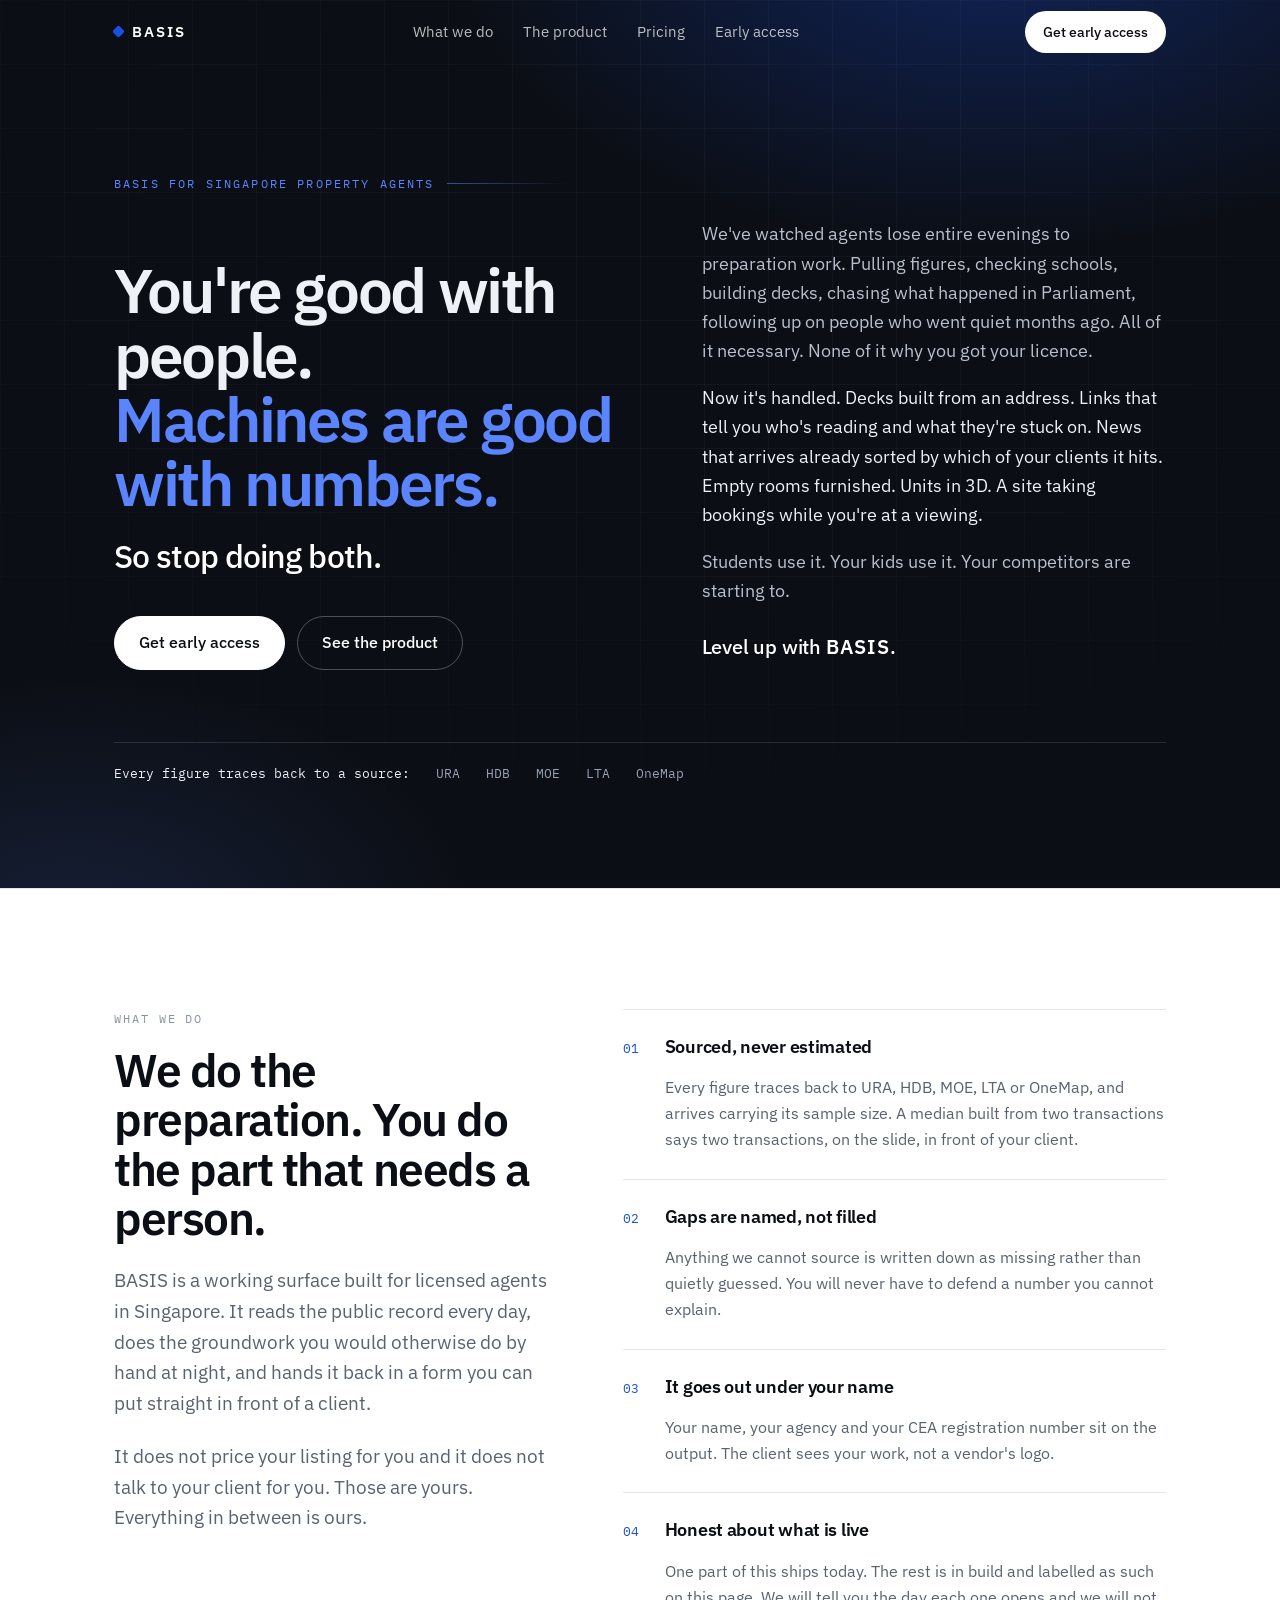
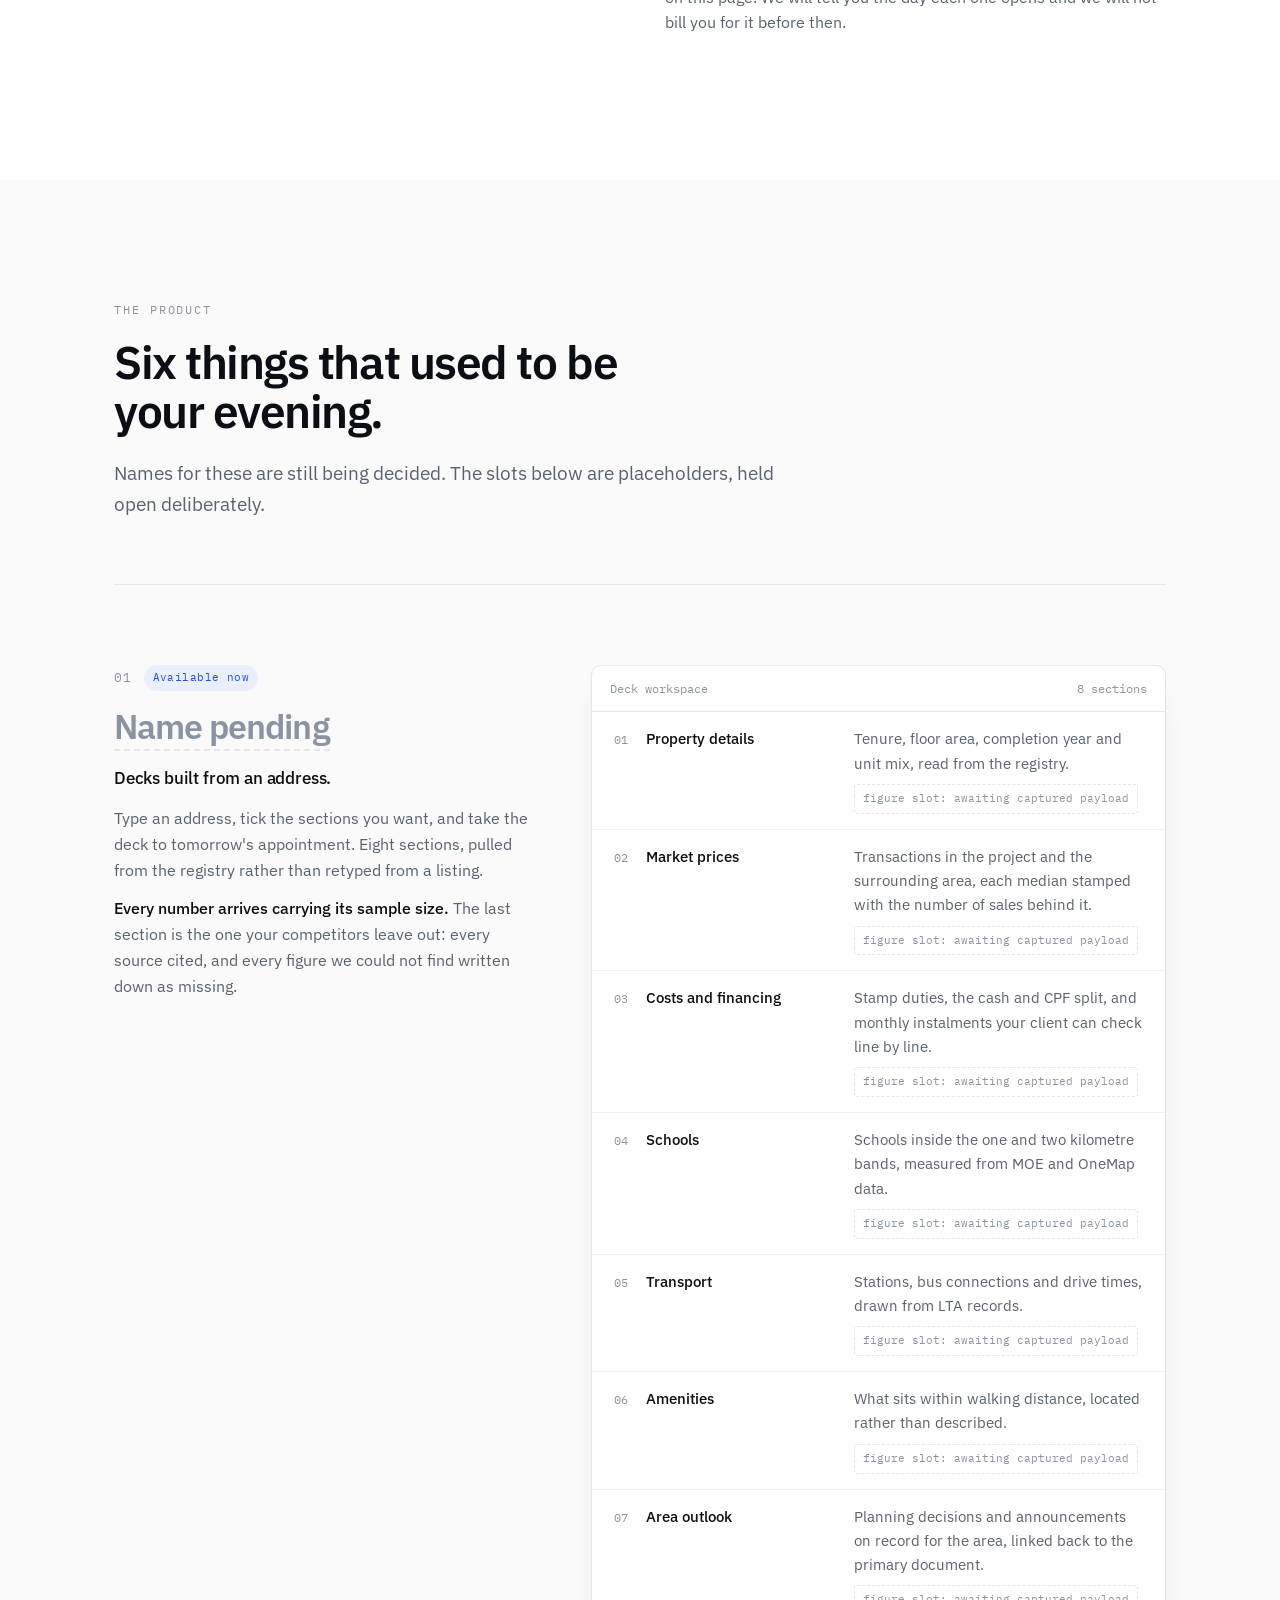
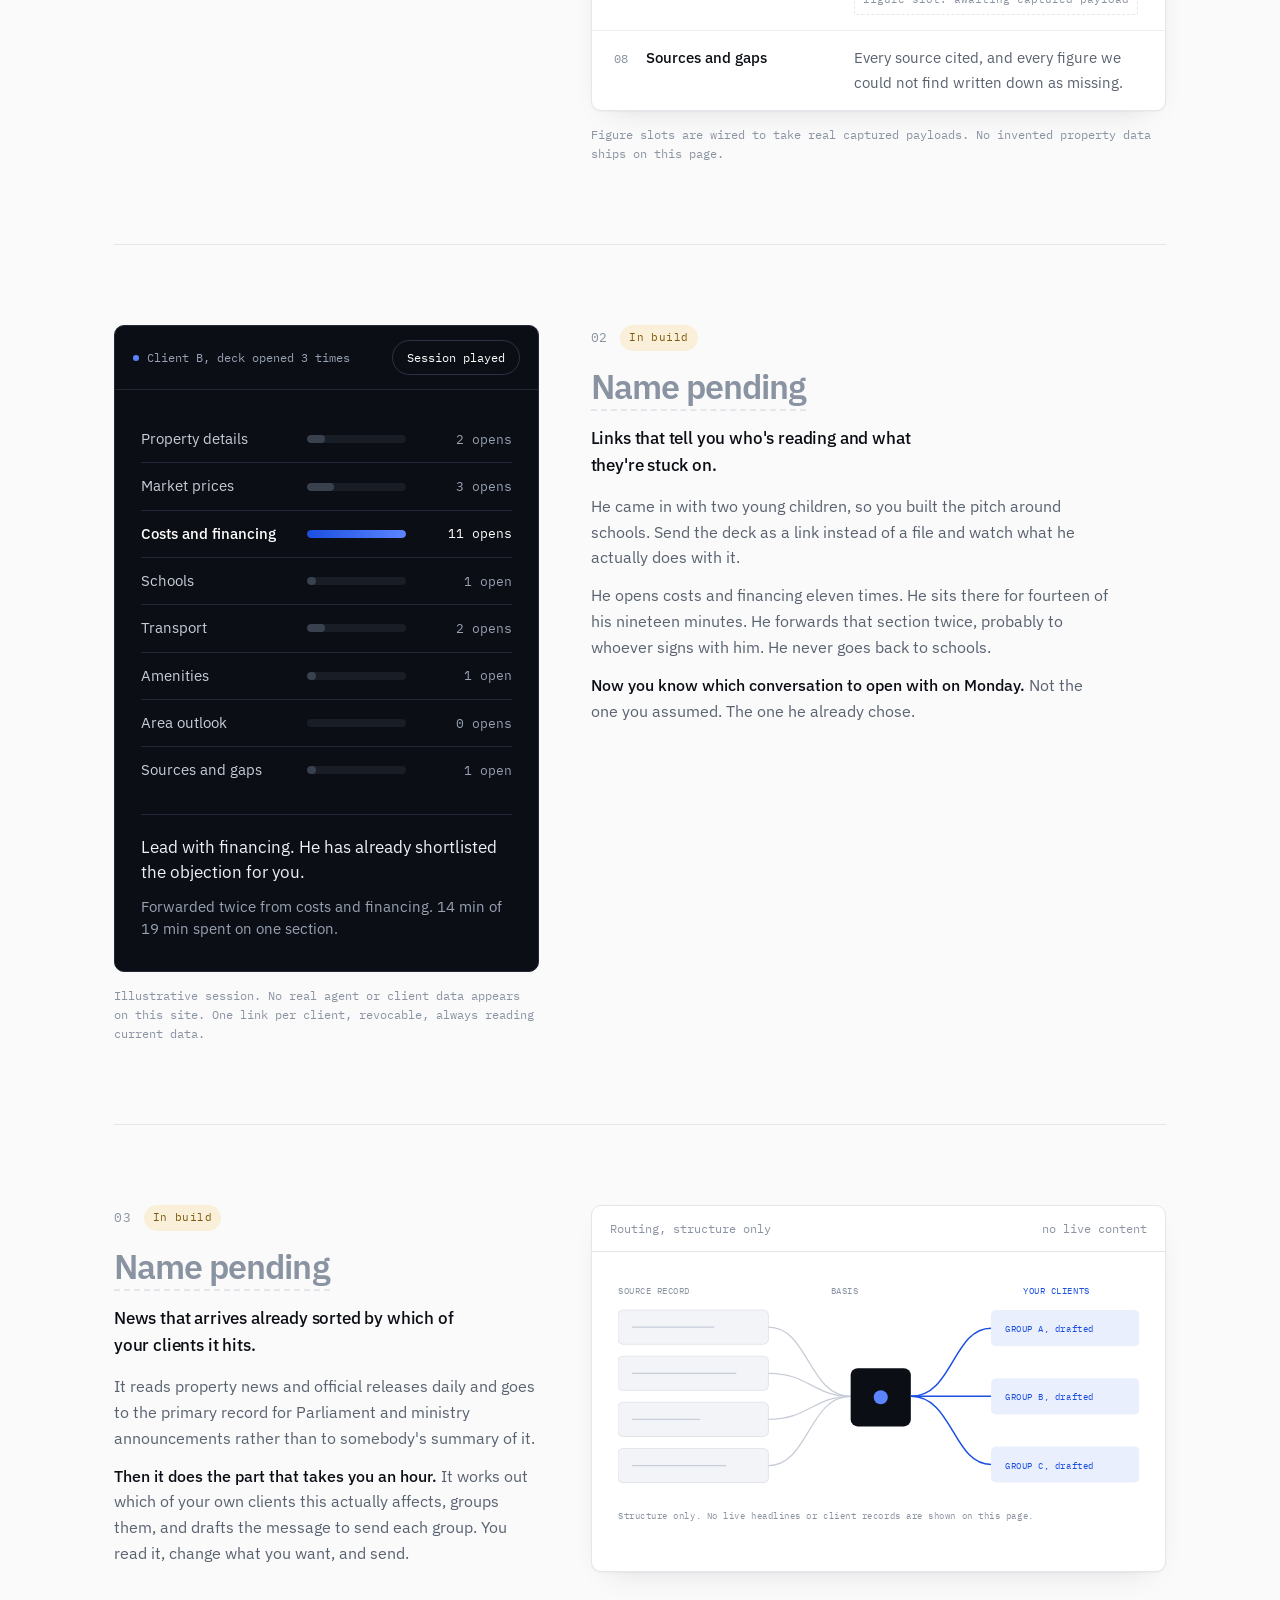
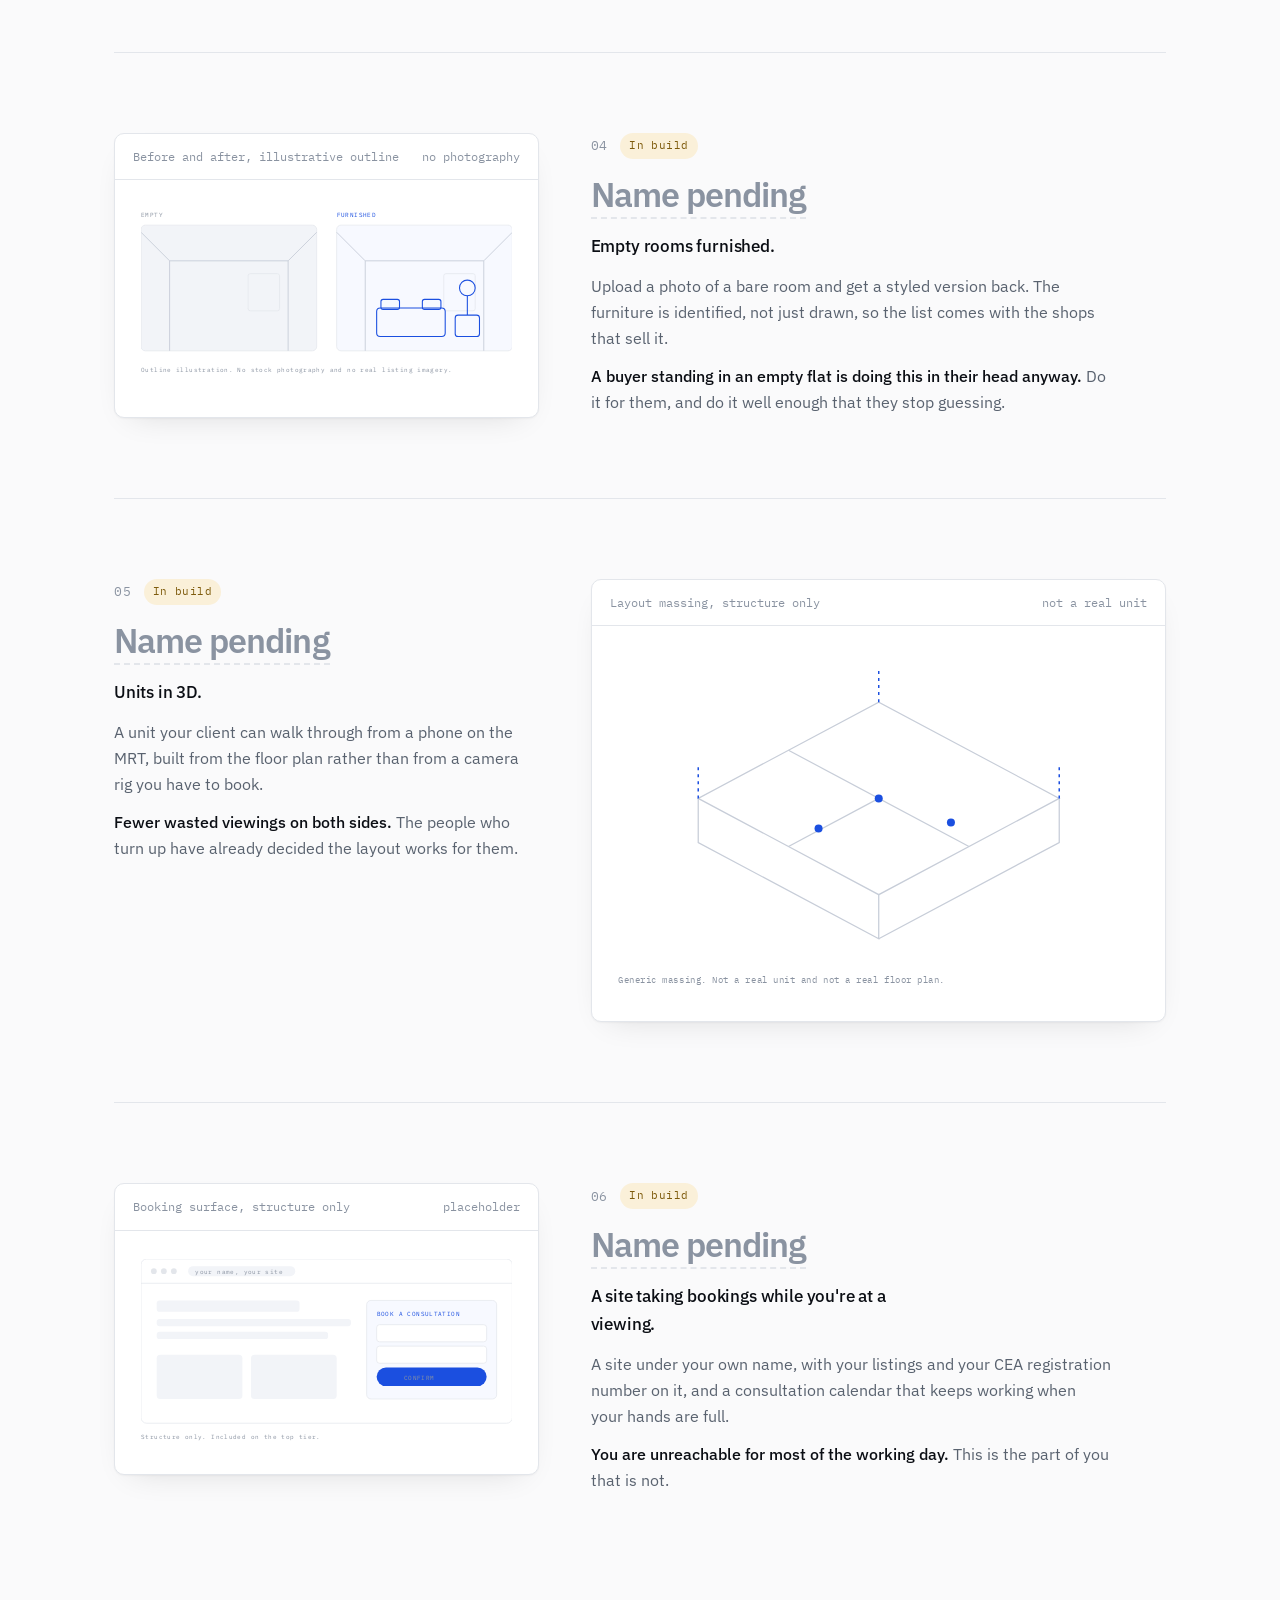
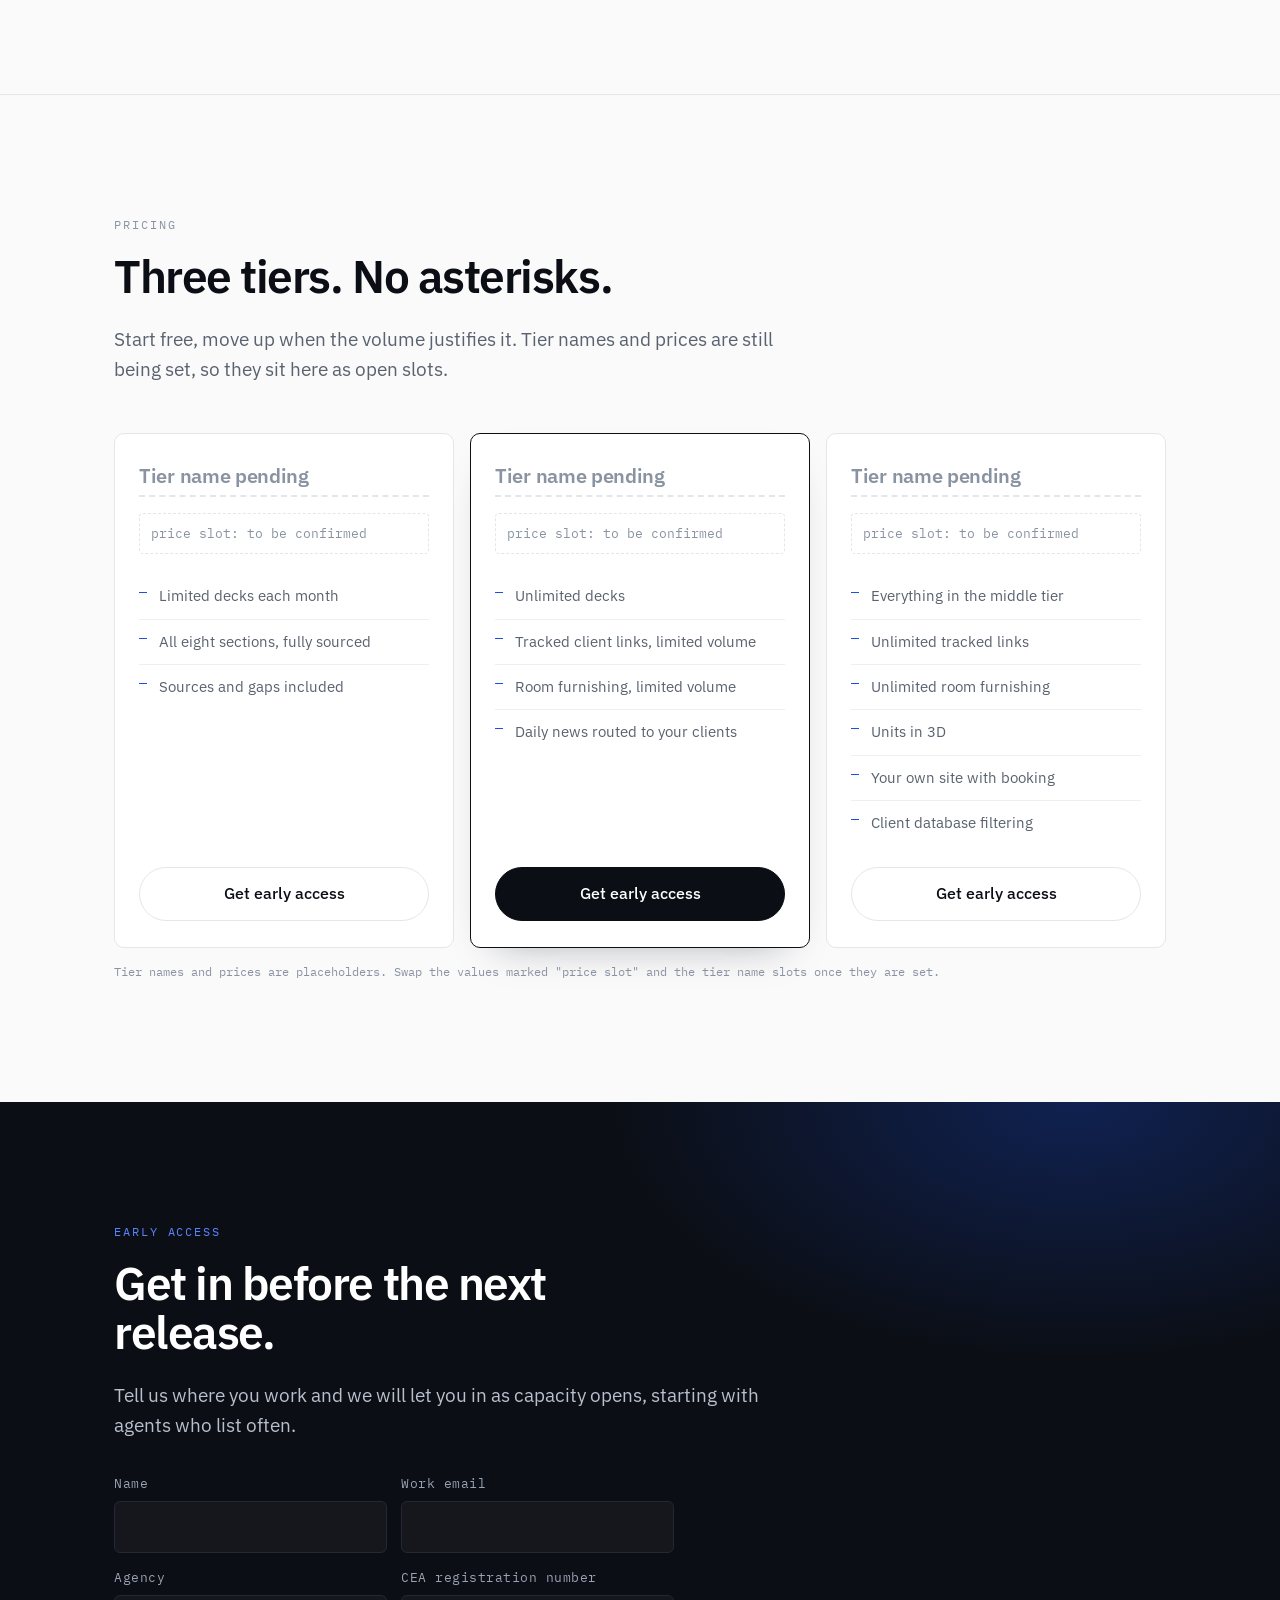
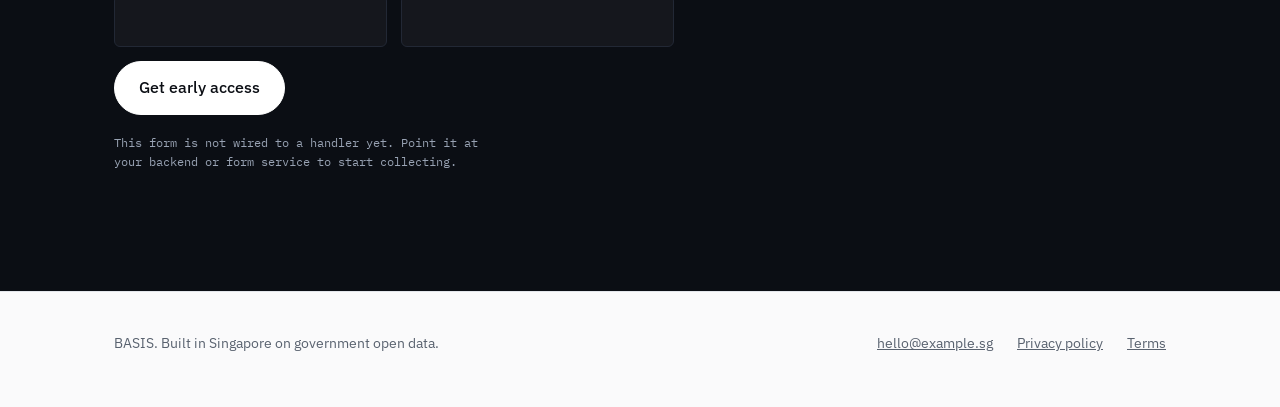
==== index.html @ dba2723b "Rebuild marketing site as BASIS Rename the site to BASIS and drop the feature-length page title, whi" ====
<!DOCTYPE html>
<html lang="en-SG">
<head>
<meta charset="utf-8">
<meta name="viewport" content="width=device-width, initial-scale=1">
<title>BASIS</title>
<meta name="description" content="BASIS handles the preparation work behind property agency in Singapore. Decks built from an address, links that show you what a client reads, news sorted by who it hits.">
<meta property="og:title" content="BASIS">
<meta property="og:description" content="You're good with people. Machines are good with numbers. So stop doing both.">
<meta property="og:type" content="website">
<link rel="preconnect" href="https://fonts.googleapis.com">
<link rel="preconnect" href="https://fonts.gstatic.com" crossorigin>
<link href="https://fonts.googleapis.com/css2?family=IBM+Plex+Mono:wght@400;500&family=IBM+Plex+Sans:wght@400;450;500;600&display=swap" rel="stylesheet">
<style>
:root{
  --paper:#FAFAFB;
  --card:#FFFFFF;
  --ink:#0B0E14;
  --ink-soft:#59626F;
  --ink-faint:#8A93A1;
  --rule:#E3E6EB;
  --rule-soft:#EDEFF3;
  --blue:#1B4FE0;
  --blue-lit:#5B84FF;
  --blue-soft:#EAEFFD;
  --dark:#0B0E14;
  --dark-2:#12161F;
  --dark-rule:#222835;
  --dark-text:#98A2B3;
  --amber:#7E5B0C;
  --amber-soft:#FAF0D9;
  --sans:"IBM Plex Sans",-apple-system,BlinkMacSystemFont,"Segoe UI",sans-serif;
  --mono:"IBM Plex Mono",ui-monospace,"SF Mono",Menlo,monospace;
  --gut:clamp(20px,5vw,64px);
  --wide:1180px;
  --nav-h:64px;
}

*{box-sizing:border-box;}
html{-webkit-text-size-adjust:100%;scroll-behavior:smooth;}
body{
  margin:0;
  background:var(--paper);
  color:var(--ink);
  font-family:var(--sans);
  font-size:17px;
  line-height:1.62;
  -webkit-font-smoothing:antialiased;
  text-rendering:optimizeLegibility;
}
img,svg{max-width:100%;}
a{color:inherit;}
:focus-visible{outline:2px solid var(--blue);outline-offset:3px;border-radius:2px;}
.num{font-family:var(--mono);font-variant-numeric:tabular-nums;font-feature-settings:"tnum" 1;}
.wrap{max-width:var(--wide);margin:0 auto;padding-left:var(--gut);padding-right:var(--gut);}
.sr{position:absolute;width:1px;height:1px;overflow:hidden;clip:rect(0 0 0 0);white-space:nowrap;}

/* ============ nav ============ */
.nav{
  position:fixed;top:0;left:0;right:0;z-index:60;
  height:var(--nav-h);
  transition:background .3s ease,border-color .3s ease,backdrop-filter .3s ease;
  border-bottom:1px solid transparent;
}
.nav-in{display:flex;align-items:center;justify-content:space-between;height:var(--nav-h);gap:20px;}
.mark{
  font-weight:600;letter-spacing:.14em;font-size:.9375rem;
  text-decoration:none;display:inline-flex;align-items:center;gap:9px;
}
.mark i{
  width:9px;height:9px;border-radius:2px;background:var(--blue);
  display:inline-block;transform:rotate(45deg);
}
.nav-links{display:none;gap:30px;font-size:.9375rem;}
.nav-links a{text-decoration:none;opacity:.72;transition:opacity .2s;}
.nav-links a:hover{opacity:1;}
.nav-cta{
  font-size:.875rem;font-weight:500;text-decoration:none;white-space:nowrap;
  padding:9px 17px;border-radius:100px;border:1px solid transparent;
  transition:background .25s,color .25s,border-color .25s;
}
@media(min-width:900px){.nav-links{display:flex;}}

/* nav over the dark banner */
.nav[data-mode="dark"]{color:#fff;}
.nav[data-mode="dark"] .nav-cta{background:#fff;color:var(--dark);}
.nav[data-mode="dark"] .nav-cta:hover{background:var(--blue-lit);color:#fff;}
.nav[data-mode="dark"].stuck{background:rgba(11,14,20,.82);backdrop-filter:saturate(150%) blur(12px);border-bottom-color:var(--dark-rule);}
/* nav over light page */
.nav[data-mode="light"]{
  color:var(--ink);
  background:rgba(250,250,251,.86);
  backdrop-filter:saturate(150%) blur(12px);
  border-bottom-color:var(--rule);
}
.nav[data-mode="light"] .nav-cta{background:var(--ink);color:#fff;}
.nav[data-mode="light"] .nav-cta:hover{background:var(--blue);}

/* ============ banner ============ */
.banner{
  position:relative;overflow:hidden;
  background:var(--dark);color:#EEF1F6;
  padding:calc(var(--nav-h) + clamp(56px,10vw,110px)) 0 clamp(60px,9vw,104px);
  isolation:isolate;
}
.banner::before{
  content:"";position:absolute;inset:0;z-index:-2;
  background:
    radial-gradient(900px 520px at 78% -8%,rgba(27,79,224,.34),transparent 62%),
    radial-gradient(680px 420px at 6% 104%,rgba(91,132,255,.14),transparent 60%);
}
.banner::after{
  content:"";position:absolute;inset:0;z-index:-1;
  background-image:
    linear-gradient(to right,rgba(255,255,255,.035) 1px,transparent 1px),
    linear-gradient(to bottom,rgba(255,255,255,.035) 1px,transparent 1px);
  background-size:64px 64px;
  -webkit-mask-image:radial-gradient(80% 70% at 50% 30%,#000 30%,transparent 100%);
          mask-image:radial-gradient(80% 70% at 50% 30%,#000 30%,transparent 100%);
}
.eyebrow{
  font-family:var(--mono);font-size:.75rem;letter-spacing:.18em;
  text-transform:uppercase;color:var(--blue-lit);margin:0 0 26px;
  display:flex;align-items:center;gap:12px;
}
.eyebrow::after{content:"";height:1px;flex:1;max-width:120px;background:linear-gradient(to right,rgba(91,132,255,.55),transparent);}
@media(max-width:640px){.eyebrow{letter-spacing:.12em;font-size:.6875rem;}.eyebrow::after{display:none;}}

.banner-grid{display:grid;gap:clamp(30px,4.5vw,56px);align-items:end;}
@media(min-width:1000px){
  .banner-grid{grid-template-columns:minmax(0,1.06fr) minmax(0,.94fr);gap:64px;}
}
.banner h1{
  font-size:clamp(2.3rem,5.4vw,3.9rem);
  line-height:1.03;letter-spacing:-.038em;font-weight:600;
  margin:0;max-width:14ch;
}
.banner h1 .b2{display:block;color:var(--blue-lit);}
.stop{
  font-size:clamp(1.375rem,3.1vw,2rem);
  line-height:1.2;letter-spacing:-.028em;font-weight:500;
  margin:22px 0 0;color:#fff;
}
.hook{max-width:56ch;}
@media(min-width:1000px){.hook{padding-bottom:6px;}}
.hook p{
  margin:0 0 18px;color:#B8C0CD;
  font-size:clamp(1rem,1.5vw,1.125rem);line-height:1.62;
}
.hook p:last-child{margin-bottom:0;}
.hook .lift{color:#EEF1F6;}
.hook .close{
  color:#fff;font-weight:500;
  font-size:clamp(1.0625rem,1.8vw,1.25rem);
  letter-spacing:-.01em;margin-top:26px;
}
.hook .close b{font-weight:600;letter-spacing:.06em;}

.banner-actions{display:flex;flex-wrap:wrap;gap:12px;margin-top:clamp(30px,4vw,40px);}
.btn{
  font:inherit;font-size:1rem;font-weight:500;text-decoration:none;
  padding:13px 24px;border-radius:100px;display:inline-block;cursor:pointer;
  border:1px solid var(--ink);background:var(--ink);color:#fff;
  transition:transform .18s ease,background .2s,border-color .2s,color .2s;
}
.btn:hover{transform:translateY(-1px);}
.btn.ghost{background:transparent;color:var(--ink);border-color:var(--rule);}
.btn.ghost:hover{border-color:var(--ink);}
.btn.light{background:#fff;color:var(--dark);border-color:#fff;}
.btn.light:hover{background:var(--blue-lit);border-color:var(--blue-lit);color:#fff;}
.btn.outline-light{background:transparent;color:#fff;border-color:rgba(255,255,255,.28);}
.btn.outline-light:hover{border-color:#fff;}

.sources{
  margin-top:clamp(44px,7vw,72px);padding-top:20px;
  border-top:1px solid rgba(255,255,255,.12);
  display:flex;flex-wrap:wrap;align-items:center;gap:10px 26px;
  font-family:var(--mono);font-size:.8125rem;color:var(--dark-text);
}
.sources b{font-weight:400;color:#EEF1F6;}
.sources span{color:var(--dark-text);}

/* ============ generic section ============ */
.sec{padding:clamp(64px,10vw,120px) 0;border-top:1px solid var(--rule);}
.sec.plain{border-top:0;}
.kicker{
  font-family:var(--mono);font-size:.75rem;letter-spacing:.16em;
  text-transform:uppercase;color:var(--ink-faint);margin:0 0 18px;
}
h2{
  font-size:clamp(1.85rem,4.3vw,2.85rem);
  line-height:1.08;letter-spacing:-.032em;font-weight:600;
  margin:0;max-width:20ch;
}
.lede{font-size:clamp(1.0625rem,1.7vw,1.1875rem);color:var(--ink-soft);max-width:62ch;margin:22px 0 0;}
.lede b{color:var(--ink);font-weight:500;}
.disclaim{font-family:var(--mono);font-size:.75rem;color:var(--ink-faint);margin:14px 0 0;}

.pill{
  font-family:var(--mono);font-size:.6875rem;letter-spacing:.04em;
  padding:4px 9px;border-radius:100px;white-space:nowrap;display:inline-block;
}
.pill.live{background:var(--blue-soft);color:var(--blue);}
.pill.soon{background:var(--amber-soft);color:var(--amber);}

/* ============ what we do ============ */
.what{background:var(--card);border-top:1px solid var(--rule);}
.what-grid{display:grid;gap:clamp(30px,5vw,64px);align-items:start;}
@media(min-width:900px){.what-grid{grid-template-columns:minmax(0,.9fr) minmax(0,1.1fr);}}
.pillars{display:grid;gap:2px;}
.pillar{
  border-top:1px solid var(--rule);padding:22px 0 24px;
  display:grid;gap:8px;grid-template-columns:1fr;
}
@media(min-width:640px){.pillar{grid-template-columns:auto 1fr;gap:8px 26px;align-items:baseline;}}
.pillar-n{font-family:var(--mono);font-size:.8125rem;color:var(--blue);}
.pillar h3{margin:0;font-size:1.125rem;font-weight:600;letter-spacing:-.015em;grid-column:auto;}
@media(min-width:640px){.pillar h3{grid-column:2;}}
.pillar p{margin:6px 0 0;color:var(--ink-soft);font-size:1rem;max-width:56ch;}
@media(min-width:640px){.pillar p{grid-column:2;}}

/* ============ feature layouts ============ */
.layouts{background:var(--paper);}
.layouts-head{margin-bottom:clamp(38px,6vw,64px);}
.feat{
  border-top:1px solid var(--rule);
  padding:clamp(44px,7vw,80px) 0;
  display:grid;gap:clamp(28px,4vw,56px);align-items:start;
}
@media(min-width:960px){
  .feat{grid-template-columns:minmax(0,.85fr) minmax(0,1.15fr);}
  .feat.flip .feat-text{order:2;}
  .feat.flip .feat-vis{order:1;}
}
.feat-text{position:relative;}
@media(min-width:960px){.feat-text{position:sticky;top:calc(var(--nav-h) + 40px);}}
.feat-meta{display:flex;align-items:center;gap:12px;margin-bottom:16px;flex-wrap:wrap;}
.feat-n{font-family:var(--mono);font-size:.8125rem;color:var(--ink-faint);letter-spacing:.06em;}
.feat-name{
  font-size:clamp(1.5rem,3.2vw,2.125rem);
  line-height:1.12;letter-spacing:-.028em;font-weight:600;margin:0;
}
.feat-name[data-name-slot]{
  color:var(--ink-faint);
  border-bottom:2px dashed var(--rule);
  padding-bottom:4px;display:inline-block;
}
.feat-sub{
  margin:14px 0 0;font-size:1.0625rem;font-weight:500;color:var(--ink);
  letter-spacing:-.01em;max-width:34ch;
}
.feat-body{margin:14px 0 0;color:var(--ink-soft);font-size:1rem;max-width:52ch;}
.feat-body + .feat-body{margin-top:12px;}
.feat-body b{color:var(--ink);font-weight:500;}

/* ---- visual shells ---- */
.vis{
  background:var(--card);border:1px solid var(--rule);border-radius:10px;overflow:hidden;
  box-shadow:0 1px 2px rgba(11,14,20,.04),0 12px 32px -18px rgba(11,14,20,.16);
}
.vis-bar{
  padding:13px 18px;border-bottom:1px solid var(--rule);
  font-family:var(--mono);font-size:.75rem;color:var(--ink-faint);
  display:flex;justify-content:space-between;gap:12px;flex-wrap:wrap;align-items:center;
}
.vis-pad{padding:22px 18px 26px;}
@media(min-width:760px){.vis-pad{padding:28px 26px 30px;}}

/* deck outline */
.slot-list{list-style:none;margin:0;padding:0;}
.slot{
  padding:15px 18px;border-bottom:1px solid var(--rule-soft);
  display:grid;grid-template-columns:1fr;gap:5px;
}
@media(min-width:720px){
  .slot{grid-template-columns:auto 19ch 1fr;gap:6px 18px;align-items:baseline;padding:15px 22px;}
}
.slot:last-child{border-bottom:0;}
.slot-n{font-family:var(--mono);font-size:.75rem;color:var(--ink-faint);}
.slot-name{font-weight:500;font-size:.9375rem;}
.slot-desc{color:var(--ink-soft);font-size:.9375rem;margin:0;}
.slot-fig{
  font-family:var(--mono);font-size:.6875rem;color:var(--ink-faint);
  border:1px dashed var(--rule);border-radius:3px;
  padding:5px 8px;margin-top:8px;display:inline-block;
}

/* tracked links dark panel */
.panel{background:var(--dark);color:#E6EAF0;border-radius:10px;overflow:hidden;border:1px solid var(--dark-rule);}
.panel-bar{
  display:flex;align-items:center;justify-content:space-between;gap:14px;
  padding:14px 18px;border-bottom:1px solid var(--dark-rule);
  font-family:var(--mono);font-size:.75rem;color:var(--dark-text);
}
.dot{width:6px;height:6px;border-radius:50%;background:var(--blue-lit);display:inline-block;margin-right:8px;vertical-align:1px;}
.panel-body{padding:20px 18px 24px;}
@media(min-width:760px){.panel-body{padding:26px 26px 30px;}}
.rowset{display:flex;flex-direction:column;}
.row{display:grid;grid-template-columns:1fr;gap:6px;padding:11px 0;border-bottom:1px solid var(--dark-rule);}
@media(min-width:600px){.row{grid-template-columns:15ch 1fr 9ch;align-items:center;gap:16px;}}
.row:last-child{border-bottom:0;}
.row-name{font-size:.9375rem;color:#C6CDD8;}
.track{height:8px;background:#181D26;border-radius:100px;overflow:hidden;}
.fill{display:block;height:100%;width:0;background:#39414F;border-radius:100px;transition:width 1s cubic-bezier(.2,.7,.2,1);}
.row-count{font-family:var(--mono);font-size:.8125rem;color:var(--dark-text);}
@media(min-width:600px){.row-count{text-align:right;}}
.panel.played .fill{width:var(--w);}
.row.key .row-name{color:#fff;font-weight:500;}
.row.key .fill{background:linear-gradient(90deg,var(--blue),var(--blue-lit));}
.row.key .row-count{color:#fff;}
.verdict{
  margin-top:20px;padding-top:20px;border-top:1px solid var(--dark-rule);
  opacity:0;transform:translateY(6px);
  transition:opacity .5s .8s ease,transform .5s .8s ease;
}
.panel.played .verdict{opacity:1;transform:none;}
.verdict p{margin:0;font-size:1.0625rem;line-height:1.5;color:#EDF0F5;max-width:54ch;}
.verdict p + p{margin-top:10px;color:var(--dark-text);font-size:.9375rem;}
.play{
  font:inherit;font-family:var(--mono);font-size:.75rem;
  background:transparent;color:#fff;border:1px solid #2C3444;
  padding:7px 14px;border-radius:100px;cursor:pointer;transition:border-color .2s;
}
.play:hover{border-color:var(--blue-lit);}
.panel.played .play{opacity:.4;}

/* abstract svg visuals */
.figure{display:block;width:100%;height:auto;}
.f-rule{stroke:#E3E6EB;stroke-width:1;}
.f-soft{fill:#F2F4F8;}
.f-line{stroke:#C7CDD8;stroke-width:1.25;fill:none;}
.f-blue{fill:var(--blue);}
.f-blue-line{stroke:var(--blue);stroke-width:1.5;fill:none;}
.f-label{font-family:var(--mono);font-size:9px;fill:#8A93A1;letter-spacing:.06em;}
.f-label.on{fill:var(--blue);}

.dash{
  border:1px dashed var(--rule);border-radius:8px;
  padding:26px 20px;text-align:center;
  font-family:var(--mono);font-size:.75rem;color:var(--ink-faint);
}

/* ============ pricing ============ */
.tiers{display:grid;gap:16px;margin-top:clamp(34px,5vw,48px);}
@media(min-width:900px){.tiers{grid-template-columns:repeat(3,1fr);}}
.tier{
  background:var(--card);border:1px solid var(--rule);border-radius:10px;
  padding:26px 24px;display:flex;flex-direction:column;
}
.tier.feature{border-color:var(--ink);box-shadow:0 18px 40px -26px rgba(11,14,20,.4);}
.tier h3{margin:0;font-size:1.25rem;font-weight:600;letter-spacing:-.015em;}
.tier h3[data-name-slot]{color:var(--ink-faint);border-bottom:2px dashed var(--rule);padding-bottom:3px;display:inline-block;}
.price{
  font-family:var(--mono);font-size:.8125rem;color:var(--ink-faint);
  border:1px dashed var(--rule);border-radius:4px;
  padding:9px 11px;margin:16px 0 20px;
}
.tier ul{list-style:none;margin:0;padding:0;flex:1;}
.tier li{
  font-size:.9375rem;padding:10px 0 10px 20px;position:relative;
  border-top:1px solid var(--rule-soft);color:var(--ink-soft);
}
.tier li:first-child{border-top:0;}
.tier li::before{content:"";position:absolute;left:0;top:18px;width:8px;height:1px;background:var(--blue);}
.tier .btn{margin-top:22px;text-align:center;}

/* ============ waitlist ============ */
.signup{background:var(--dark);color:#EEF1F6;border-top:0;position:relative;overflow:hidden;}
.signup::before{
  content:"";position:absolute;inset:0;
  background:radial-gradient(760px 420px at 84% 0%,rgba(27,79,224,.3),transparent 62%);
}
.signup .wrap{position:relative;}
.signup .kicker{color:var(--blue-lit);}
.signup h2{color:#fff;}
.signup .lede{color:#B8C0CD;}
.form{display:grid;gap:14px;margin-top:32px;max-width:560px;}
@media(min-width:620px){.form{grid-template-columns:1fr 1fr;}}
.field{display:flex;flex-direction:column;gap:7px;}
.field.full{grid-column:1/-1;}
label{font-size:.8125rem;color:var(--dark-text);font-family:var(--mono);letter-spacing:.04em;}
input{
  font:inherit;font-size:1rem;padding:12px 13px;
  border:1px solid var(--dark-rule);border-radius:6px;
  background:rgba(255,255,255,.04);color:#fff;min-height:46px;
  transition:border-color .2s,background .2s;
}
input::placeholder{color:#5C6675;}
input:focus{border-color:var(--blue-lit);background:rgba(255,255,255,.07);}
.form .btn{grid-column:1/-1;justify-self:start;}
.formnote{font-family:var(--mono);font-size:.75rem;color:var(--dark-text);margin:18px 0 0;max-width:56ch;line-height:1.6;}

/* ============ footer ============ */
footer{border-top:1px solid var(--rule);padding:40px 0 52px;font-size:.875rem;color:var(--ink-soft);}
.foot{display:flex;flex-wrap:wrap;gap:16px 28px;justify-content:space-between;align-items:center;}
.foot a{color:var(--ink-soft);}
.foot nav{display:flex;flex-wrap:wrap;gap:14px 24px;}

/* ============ reveal ============ */
.rv{opacity:0;transform:translateY(14px);transition:opacity .7s cubic-bezier(.2,.7,.2,1),transform .7s cubic-bezier(.2,.7,.2,1);}
.rv.in{opacity:1;transform:none;}

@media(prefers-reduced-motion:reduce){
  html{scroll-behavior:auto;}
  .fill,.verdict,.rv,.btn{transition:none;}
  .rv{opacity:1;transform:none;}
}
</style>
</head>
<body>

<header class="nav" id="nav" data-mode="dark">
  <div class="wrap nav-in">
    <a class="mark" href="#top"><i></i>BASIS</a>
    <nav class="nav-links">
      <a href="#what">What we do</a>
      <a href="#layouts">The product</a>
      <a href="#pricing">Pricing</a>
      <a href="#waitlist">Early access</a>
    </nav>
    <a class="nav-cta" href="#waitlist">Get early access</a>
  </div>
</header>

<main id="top">

  <!-- ============ BANNER ============ -->
  <section class="banner">
    <div class="wrap">
      <p class="eyebrow">BASIS for Singapore property agents</p>

      <div class="banner-grid">
        <div>
          <h1>You're good with people.<span class="b2">Machines are good with numbers.</span></h1>
          <p class="stop">So stop doing both.</p>
          <div class="banner-actions">
            <a class="btn light" href="#waitlist">Get early access</a>
            <a class="btn outline-light" href="#layouts">See the product</a>
          </div>
        </div>

        <div class="hook">
          <p>We've watched agents lose entire evenings to preparation work. Pulling figures, checking schools, building decks, chasing what happened in Parliament, following up on people who went quiet months ago. All of it necessary. None of it why you got your licence.</p>
          <p class="lift">Now it's handled. Decks built from an address. Links that tell you who's reading and what they're stuck on. News that arrives already sorted by which of your clients it hits. Empty rooms furnished. Units in 3D. A site taking bookings while you're at a viewing.</p>
          <p>Students use it. Your kids use it. Your competitors are starting to.</p>
          <p class="close">Level up with <b>BASIS</b>.</p>
        </div>
      </div>

      <div class="sources">
        <b>Every figure traces back to a source:</b>
        <span>URA</span><span>HDB</span><span>MOE</span><span>LTA</span><span>OneMap</span>
      </div>
    </div>
  </section>

  <!-- ============ WHAT WE DO ============ -->
  <section class="sec what" id="what">
    <div class="wrap what-grid">
      <div class="rv">
        <p class="kicker">What we do</p>
        <h2>We do the preparation. You do the part that needs a person.</h2>
        <p class="lede">BASIS is a working surface built for licensed agents in Singapore. It reads the public record every day, does the groundwork you would otherwise do by hand at night, and hands it back in a form you can put straight in front of a client.</p>
        <p class="lede">It does not price your listing for you and it does not talk to your client for you. Those are yours. Everything in between is ours.</p>
      </div>

      <div class="pillars rv">
        <div class="pillar">
          <span class="pillar-n">01</span>
          <h3>Sourced, never estimated</h3>
          <p>Every figure traces back to URA, HDB, MOE, LTA or OneMap, and arrives carrying its sample size. A median built from two transactions says two transactions, on the slide, in front of your client.</p>
        </div>
        <div class="pillar">
          <span class="pillar-n">02</span>
          <h3>Gaps are named, not filled</h3>
          <p>Anything we cannot source is written down as missing rather than quietly guessed. You will never have to defend a number you cannot explain.</p>
        </div>
        <div class="pillar">
          <span class="pillar-n">03</span>
          <h3>It goes out under your name</h3>
          <p>Your name, your agency and your CEA registration number sit on the output. The client sees your work, not a vendor's logo.</p>
        </div>
        <div class="pillar">
          <span class="pillar-n">04</span>
          <h3>Honest about what is live</h3>
          <p>One part of this ships today. The rest is in build and labelled as such on this page. We will tell you the day each one opens and we will not bill you for it before then.</p>
        </div>
      </div>
    </div>
  </section>

  <!-- ============ LAYOUTS / FEATURES ============ -->
  <section class="sec layouts plain" id="layouts">
    <div class="wrap">
      <div class="layouts-head rv">
        <p class="kicker">The product</p>
        <h2>Six things that used to be your evening.</h2>
        <p class="lede">Names for these are still being decided. The slots below are placeholders, held open deliberately.</p>
      </div>
    </div>

    <!-- 01 -->
    <div class="wrap">
      <article class="feat rv">
        <div class="feat-text">
          <div class="feat-meta">
            <span class="feat-n">01</span>
            <span class="pill live">Available now</span>
          </div>
          <h3 class="feat-name" data-name-slot>Name pending</h3>
          <p class="feat-sub">Decks built from an address.</p>
          <p class="feat-body">Type an address, tick the sections you want, and take the deck to tomorrow's appointment. Eight sections, pulled from the registry rather than retyped from a listing.</p>
          <p class="feat-body"><b>Every number arrives carrying its sample size.</b> The last section is the one your competitors leave out: every source cited, and every figure we could not find written down as missing.</p>
        </div>
        <div class="feat-vis">
          <div class="vis">
            <div class="vis-bar">
              <span>Deck workspace</span>
              <span>8 sections</span>
            </div>
            <ol class="slot-list">
              <li class="slot"><span class="slot-n">01</span><span class="slot-name">Property details</span><p class="slot-desc">Tenure, floor area, completion year and unit mix, read from the registry.<span class="slot-fig">figure slot: awaiting captured payload</span></p></li>
              <li class="slot"><span class="slot-n">02</span><span class="slot-name">Market prices</span><p class="slot-desc">Transactions in the project and the surrounding area, each median stamped with the number of sales behind it.<span class="slot-fig">figure slot: awaiting captured payload</span></p></li>
              <li class="slot"><span class="slot-n">03</span><span class="slot-name">Costs and financing</span><p class="slot-desc">Stamp duties, the cash and CPF split, and monthly instalments your client can check line by line.<span class="slot-fig">figure slot: awaiting captured payload</span></p></li>
              <li class="slot"><span class="slot-n">04</span><span class="slot-name">Schools</span><p class="slot-desc">Schools inside the one and two kilometre bands, measured from MOE and OneMap data.<span class="slot-fig">figure slot: awaiting captured payload</span></p></li>
              <li class="slot"><span class="slot-n">05</span><span class="slot-name">Transport</span><p class="slot-desc">Stations, bus connections and drive times, drawn from LTA records.<span class="slot-fig">figure slot: awaiting captured payload</span></p></li>
              <li class="slot"><span class="slot-n">06</span><span class="slot-name">Amenities</span><p class="slot-desc">What sits within walking distance, located rather than described.<span class="slot-fig">figure slot: awaiting captured payload</span></p></li>
              <li class="slot"><span class="slot-n">07</span><span class="slot-name">Area outlook</span><p class="slot-desc">Planning decisions and announcements on record for the area, linked back to the primary document.<span class="slot-fig">figure slot: awaiting captured payload</span></p></li>
              <li class="slot"><span class="slot-n">08</span><span class="slot-name">Sources and gaps</span><p class="slot-desc">Every source cited, and every figure we could not find written down as missing.</p></li>
            </ol>
          </div>
          <p class="disclaim">Figure slots are wired to take real captured payloads. No invented property data ships on this page.</p>
        </div>
      </article>
    </div>

    <!-- 02 -->
    <div class="wrap">
      <article class="feat flip rv">
        <div class="feat-text">
          <div class="feat-meta">
            <span class="feat-n">02</span>
            <span class="pill soon">In build</span>
          </div>
          <h3 class="feat-name" data-name-slot>Name pending</h3>
          <p class="feat-sub">Links that tell you who's reading and what they're stuck on.</p>
          <p class="feat-body">He came in with two young children, so you built the pitch around schools. Send the deck as a link instead of a file and watch what he actually does with it.</p>
          <p class="feat-body">He opens costs and financing eleven times. He sits there for fourteen of his nineteen minutes. He forwards that section twice, probably to whoever signs with him. He never goes back to schools.</p>
          <p class="feat-body"><b>Now you know which conversation to open with on Monday.</b> Not the one you assumed. The one he already chose.</p>
        </div>
        <div class="feat-vis">
          <div class="panel" id="panel">
            <div class="panel-bar">
              <span><span class="dot"></span>Client B, deck opened 3 times</span>
              <button class="play" id="play" type="button">Play the session</button>
            </div>
            <div class="panel-body">
              <div class="rowset">
                <div class="row"><span class="row-name">Property details</span><span class="track"><i class="fill" style="--w:18%"></i></span><span class="row-count">2 opens</span></div>
                <div class="row"><span class="row-name">Market prices</span><span class="track"><i class="fill" style="--w:27%"></i></span><span class="row-count">3 opens</span></div>
                <div class="row key"><span class="row-name">Costs and financing</span><span class="track"><i class="fill" style="--w:100%"></i></span><span class="row-count">11 opens</span></div>
                <div class="row"><span class="row-name">Schools</span><span class="track"><i class="fill" style="--w:9%"></i></span><span class="row-count">1 open</span></div>
                <div class="row"><span class="row-name">Transport</span><span class="track"><i class="fill" style="--w:18%"></i></span><span class="row-count">2 opens</span></div>
                <div class="row"><span class="row-name">Amenities</span><span class="track"><i class="fill" style="--w:9%"></i></span><span class="row-count">1 open</span></div>
                <div class="row"><span class="row-name">Area outlook</span><span class="track"><i class="fill" style="--w:0%"></i></span><span class="row-count">0 opens</span></div>
                <div class="row"><span class="row-name">Sources and gaps</span><span class="track"><i class="fill" style="--w:9%"></i></span><span class="row-count">1 open</span></div>
              </div>
              <div class="verdict">
                <p>Lead with financing. He has already shortlisted the objection for you.</p>
                <p>Forwarded twice from costs and financing. 14 min of 19 min spent on one section.</p>
              </div>
            </div>
          </div>
          <p class="disclaim">Illustrative session. No real agent or client data appears on this site. One link per client, revocable, always reading current data.</p>
        </div>
      </article>
    </div>

    <!-- 03 -->
    <div class="wrap">
      <article class="feat rv">
        <div class="feat-text">
          <div class="feat-meta">
            <span class="feat-n">03</span>
            <span class="pill soon">In build</span>
          </div>
          <h3 class="feat-name" data-name-slot>Name pending</h3>
          <p class="feat-sub">News that arrives already sorted by which of your clients it hits.</p>
          <p class="feat-body">It reads property news and official releases daily and goes to the primary record for Parliament and ministry announcements rather than to somebody's summary of it.</p>
          <p class="feat-body"><b>Then it does the part that takes you an hour.</b> It works out which of your own clients this actually affects, groups them, and drafts the message to send each group. You read it, change what you want, and send.</p>
        </div>
        <div class="feat-vis">
          <div class="vis">
            <div class="vis-bar"><span>Routing, structure only</span><span>no live content</span></div>
            <div class="vis-pad">
              <svg class="figure" viewBox="0 0 520 260" role="img" aria-label="Diagram: incoming announcements are routed into client groups">
                <text class="f-label" x="0" y="14">SOURCE RECORD</text>
                <text class="f-label" x="212" y="14">BASIS</text>
                <text class="f-label on" x="404" y="14">YOUR CLIENTS</text>

                <rect class="f-soft" x="0" y="30" width="150" height="34" rx="5"/>
                <rect x="0" y="30" width="150" height="34" rx="5" class="f-rule" fill="none"/>
                <rect class="f-soft" x="0" y="76" width="150" height="34" rx="5"/>
                <rect x="0" y="76" width="150" height="34" rx="5" class="f-rule" fill="none"/>
                <rect class="f-soft" x="0" y="122" width="150" height="34" rx="5"/>
                <rect x="0" y="122" width="150" height="34" rx="5" class="f-rule" fill="none"/>
                <rect class="f-soft" x="0" y="168" width="150" height="34" rx="5"/>
                <rect x="0" y="168" width="150" height="34" rx="5" class="f-rule" fill="none"/>
                <line class="f-line" x1="14" y1="47" x2="96" y2="47"/>
                <line class="f-line" x1="14" y1="93" x2="118" y2="93"/>
                <line class="f-line" x1="14" y1="139" x2="82" y2="139"/>
                <line class="f-line" x1="14" y1="185" x2="108" y2="185"/>

                <path class="f-line" d="M150 47 C 190 47, 190 116, 232 116"/>
                <path class="f-line" d="M150 93 C 190 93, 195 116, 232 116"/>
                <path class="f-line" d="M150 139 C 190 139, 195 116, 232 116"/>
                <path class="f-line" d="M150 185 C 190 185, 190 116, 232 116"/>

                <rect x="232" y="88" width="60" height="58" rx="7" fill="#0B0E14"/>
                <circle cx="262" cy="117" r="7" fill="#5B84FF"/>

                <path class="f-blue-line" d="M292 116 C 334 116, 334 48, 372 48"/>
                <path class="f-blue-line" d="M292 116 C 334 116, 334 116, 372 116"/>
                <path class="f-blue-line" d="M292 116 C 334 116, 334 184, 372 184"/>

                <rect x="372" y="30" width="148" height="36" rx="5" fill="#EAEFFD"/>
                <text class="f-label on" x="386" y="52">GROUP A, drafted</text>
                <rect x="372" y="98" width="148" height="36" rx="5" fill="#EAEFFD"/>
                <text class="f-label on" x="386" y="120">GROUP B, drafted</text>
                <rect x="372" y="166" width="148" height="36" rx="5" fill="#EAEFFD"/>
                <text class="f-label on" x="386" y="188">GROUP C, drafted</text>

                <text class="f-label" x="0" y="238">Structure only. No live headlines or client records are shown on this page.</text>
              </svg>
            </div>
          </div>
        </div>
      </article>
    </div>

    <!-- 04 -->
    <div class="wrap">
      <article class="feat flip rv">
        <div class="feat-text">
          <div class="feat-meta">
            <span class="feat-n">04</span>
            <span class="pill soon">In build</span>
          </div>
          <h3 class="feat-name" data-name-slot>Name pending</h3>
          <p class="feat-sub">Empty rooms furnished.</p>
          <p class="feat-body">Upload a photo of a bare room and get a styled version back. The furniture is identified, not just drawn, so the list comes with the shops that sell it.</p>
          <p class="feat-body"><b>A buyer standing in an empty flat is doing this in their head anyway.</b> Do it for them, and do it well enough that they stop guessing.</p>
        </div>
        <div class="feat-vis">
          <div class="vis">
            <div class="vis-bar"><span>Before and after, illustrative outline</span><span>no photography</span></div>
            <div class="vis-pad">
              <svg class="figure" viewBox="0 0 520 250" role="img" aria-label="Diagram: an empty room outline beside the same room with furniture outlined">
                <text class="f-label" x="0" y="12">EMPTY</text>
                <rect class="f-soft" x="0" y="24" width="246" height="176" rx="6"/>
                <rect x="0" y="24" width="246" height="176" rx="6" class="f-rule" fill="none"/>
                <path class="f-line" d="M40 200 L40 74 L206 74 L206 200"/>
                <path class="f-line" d="M40 74 L0 34 M206 74 L246 34"/>
                <rect class="f-rule" fill="none" x="150" y="92" width="44" height="52" rx="3"/>

                <text class="f-label on" x="274" y="12">FURNISHED</text>
                <rect x="274" y="24" width="246" height="176" rx="6" fill="#F7F9FF"/>
                <rect x="274" y="24" width="246" height="176" rx="6" class="f-rule" fill="none"/>
                <path class="f-line" d="M314 200 L314 74 L480 74 L480 200"/>
                <path class="f-line" d="M314 74 L274 34 M480 74 L520 34"/>
                <rect class="f-rule" fill="none" x="424" y="92" width="44" height="52" rx="3"/>
                <rect class="f-blue-line" x="330" y="140" width="96" height="40" rx="5"/>
                <rect class="f-blue-line" x="336" y="128" width="26" height="14" rx="3"/>
                <rect class="f-blue-line" x="394" y="128" width="26" height="14" rx="3"/>
                <rect class="f-blue-line" x="440" y="150" width="34" height="30" rx="4"/>
                <circle cx="457" cy="112" r="11" class="f-blue-line"/>
                <line class="f-blue-line" x1="457" y1="123" x2="457" y2="150"/>

                <text class="f-label" x="0" y="230">Outline illustration. No stock photography and no real listing imagery.</text>
              </svg>
            </div>
          </div>
        </div>
      </article>
    </div>

    <!-- 05 -->
    <div class="wrap">
      <article class="feat rv">
        <div class="feat-text">
          <div class="feat-meta">
            <span class="feat-n">05</span>
            <span class="pill soon">In build</span>
          </div>
          <h3 class="feat-name" data-name-slot>Name pending</h3>
          <p class="feat-sub">Units in 3D.</p>
          <p class="feat-body">A unit your client can walk through from a phone on the MRT, built from the floor plan rather than from a camera rig you have to book.</p>
          <p class="feat-body"><b>Fewer wasted viewings on both sides.</b> The people who turn up have already decided the layout works for them.</p>
        </div>
        <div class="feat-vis">
          <div class="vis">
            <div class="vis-bar"><span>Layout massing, structure only</span><span>not a real unit</span></div>
            <div class="vis-pad">
              <svg class="figure" viewBox="0 0 520 336" role="img" aria-label="Diagram: an isometric wireframe of a generic unit layout">
                <g transform="translate(80,48)">
                  <path class="f-line" d="M0 96 L180 0 L360 96 L180 192 Z"/>
                  <path class="f-line" d="M0 96 L0 140 L180 236 L180 192"/>
                  <path class="f-line" d="M360 96 L360 140 L180 236"/>
                  <path class="f-line" d="M90 48 L270 144"/>
                  <path class="f-line" d="M180 96 L90 144"/>
                  <path class="f-blue-line" d="M180 0 L180 -34 M0 96 L0 62 M360 96 L360 62" stroke-dasharray="3 4"/>
                  <circle class="f-blue" cx="180" cy="96" r="4"/>
                  <circle class="f-blue" cx="120" cy="126" r="4"/>
                  <circle class="f-blue" cx="252" cy="120" r="4"/>
                </g>
                <text class="f-label" x="0" y="328">Generic massing. Not a real unit and not a real floor plan.</text>
              </svg>
            </div>
          </div>
        </div>
      </article>
    </div>

    <!-- 06 -->
    <div class="wrap">
      <article class="feat flip rv">
        <div class="feat-text">
          <div class="feat-meta">
            <span class="feat-n">06</span>
            <span class="pill soon">In build</span>
          </div>
          <h3 class="feat-name" data-name-slot>Name pending</h3>
          <p class="feat-sub">A site taking bookings while you're at a viewing.</p>
          <p class="feat-body">A site under your own name, with your listings and your CEA registration number on it, and a consultation calendar that keeps working when your hands are full.</p>
          <p class="feat-body"><b>You are unreachable for most of the working day.</b> This is the part of you that is not.</p>
        </div>
        <div class="feat-vis">
          <div class="vis">
            <div class="vis-bar"><span>Booking surface, structure only</span><span>placeholder</span></div>
            <div class="vis-pad">
              <svg class="figure" viewBox="0 0 520 260" role="img" aria-label="Diagram: a website frame with a booking column">
                <rect x="0" y="0" width="520" height="230" rx="8" class="f-rule" fill="#FFFFFF"/>
                <line class="f-rule" x1="0" y1="34" x2="520" y2="34"/>
                <circle cx="18" cy="17" r="4" fill="#E3E6EB"/><circle cx="32" cy="17" r="4" fill="#E3E6EB"/><circle cx="46" cy="17" r="4" fill="#E3E6EB"/>
                <rect x="66" y="10" width="150" height="14" rx="7" fill="#F2F4F8"/>
                <text class="f-label" x="76" y="21">your name, your site</text>

                <rect class="f-soft" x="22" y="58" width="200" height="16" rx="4"/>
                <rect class="f-soft" x="22" y="84" width="272" height="10" rx="4"/>
                <rect class="f-soft" x="22" y="102" width="240" height="10" rx="4"/>
                <rect class="f-soft" x="22" y="134" width="120" height="62" rx="5"/>
                <rect class="f-soft" x="154" y="134" width="120" height="62" rx="5"/>

                <rect x="316" y="58" width="182" height="138" rx="6" fill="#F7F9FF"/>
                <rect x="316" y="58" width="182" height="138" rx="6" class="f-rule" fill="none"/>
                <text class="f-label on" x="330" y="80">BOOK A CONSULTATION</text>
                <rect x="330" y="92" width="154" height="24" rx="4" fill="#FFFFFF" class="f-rule"/>
                <rect x="330" y="122" width="154" height="24" rx="4" fill="#FFFFFF" class="f-rule"/>
                <rect x="330" y="152" width="154" height="26" rx="13" fill="#1B4FE0"/>
                <text class="f-label" x="368" y="169" fill="#FFFFFF">CONFIRM</text>

                <text class="f-label" x="0" y="252">Structure only. Included on the top tier.</text>
              </svg>
            </div>
          </div>
        </div>
      </article>
    </div>
  </section>

  <!-- ============ PRICING ============ -->
  <section class="sec" id="pricing">
    <div class="wrap">
      <div class="rv">
        <p class="kicker">Pricing</p>
        <h2>Three tiers. No asterisks.</h2>
        <p class="lede">Start free, move up when the volume justifies it. Tier names and prices are still being set, so they sit here as open slots.</p>
      </div>

      <div class="tiers rv">
        <div class="tier">
          <h3 data-name-slot>Tier name pending</h3>
          <p class="price">price slot: to be confirmed</p>
          <ul>
            <li>Limited decks each month</li>
            <li>All eight sections, fully sourced</li>
            <li>Sources and gaps included</li>
          </ul>
          <a class="btn ghost" href="#waitlist">Get early access</a>
        </div>
        <div class="tier feature">
          <h3 data-name-slot>Tier name pending</h3>
          <p class="price">price slot: to be confirmed</p>
          <ul>
            <li>Unlimited decks</li>
            <li>Tracked client links, limited volume</li>
            <li>Room furnishing, limited volume</li>
            <li>Daily news routed to your clients</li>
          </ul>
          <a class="btn" href="#waitlist">Get early access</a>
        </div>
        <div class="tier">
          <h3 data-name-slot>Tier name pending</h3>
          <p class="price">price slot: to be confirmed</p>
          <ul>
            <li>Everything in the middle tier</li>
            <li>Unlimited tracked links</li>
            <li>Unlimited room furnishing</li>
            <li>Units in 3D</li>
            <li>Your own site with booking</li>
            <li>Client database filtering</li>
          </ul>
          <a class="btn ghost" href="#waitlist">Get early access</a>
        </div>
      </div>
      <p class="disclaim">Tier names and prices are placeholders. Swap the values marked "price slot" and the tier name slots once they are set.</p>
    </div>
  </section>

  <!-- ============ WAITLIST ============ -->
  <section class="sec signup" id="waitlist">
    <div class="wrap">
      <p class="kicker">Early access</p>
      <h2>Get in before the next release.</h2>
      <p class="lede">Tell us where you work and we will let you in as capacity opens, starting with agents who list often.</p>

      <form class="form" id="waitlistForm">
        <div class="field">
          <label for="name">Name</label>
          <input id="name" name="name" type="text" autocomplete="name" required>
        </div>
        <div class="field">
          <label for="email">Work email</label>
          <input id="email" name="email" type="email" autocomplete="email" required>
        </div>
        <div class="field">
          <label for="agency">Agency</label>
          <input id="agency" name="agency" type="text" autocomplete="organization">
        </div>
        <div class="field">
          <label for="cea">CEA registration number</label>
          <input id="cea" name="cea" type="text" inputmode="latin">
        </div>
        <button class="btn light" type="submit">Get early access</button>
      </form>
      <p class="formnote" id="formnote">This form is not wired to a handler yet. Point it at your backend or form service to start collecting.</p>
    </div>
  </section>

</main>

<footer>
  <div class="wrap foot">
    <span>BASIS. Built in Singapore on government open data.</span>
    <nav>
      <a href="mailto:hello@example.sg">hello@example.sg</a>
      <a href="/privacy">Privacy policy</a>
      <a href="/terms">Terms</a>
    </nav>
  </div>
</footer>

<script>
(function(){
  var reduce = window.matchMedia('(prefers-reduced-motion: reduce)').matches;

  /* nav: dark over the banner, light once past it */
  var nav = document.getElementById('nav');
  var banner = document.querySelector('.banner');
  function paintNav(){
    var y = window.scrollY || window.pageYOffset;
    var edge = banner.offsetHeight - 72;
    nav.dataset.mode = y > edge ? 'light' : 'dark';
    nav.classList.toggle('stuck', y > 8);
  }
  paintNav();
  window.addEventListener('scroll', paintNav, {passive:true});
  window.addEventListener('resize', paintNav);

  /* reveal on scroll */
  var items = document.querySelectorAll('.rv');
  if (reduce || !('IntersectionObserver' in window)) {
    items.forEach(function(el){ el.classList.add('in'); });
  } else {
    var rio = new IntersectionObserver(function(entries){
      entries.forEach(function(e){
        if (e.isIntersecting) { e.target.classList.add('in'); rio.unobserve(e.target); }
      });
    }, {threshold:.12, rootMargin:'0px 0px -8% 0px'});
    items.forEach(function(el){ rio.observe(el); });
  }

  /* tracked links session playback */
  var panel = document.getElementById('panel');
  var play  = document.getElementById('play');
  function run(){
    panel.classList.add('played');
    play.textContent = 'Session played';
    play.setAttribute('aria-disabled','true');
  }
  play.addEventListener('click', run);
  if (reduce) { run(); }
  else if ('IntersectionObserver' in window) {
    var io = new IntersectionObserver(function(entries){
      entries.forEach(function(e){
        if (e.isIntersecting) { run(); io.disconnect(); }
      });
    }, {threshold:.35});
    io.observe(panel);
  }

  document.getElementById('waitlistForm').addEventListener('submit', function(e){
    e.preventDefault();
    document.getElementById('formnote').textContent =
      'No handler connected yet. Point this form at your backend or form service to start collecting.';
  });
})();
</script>
</body>
</html>
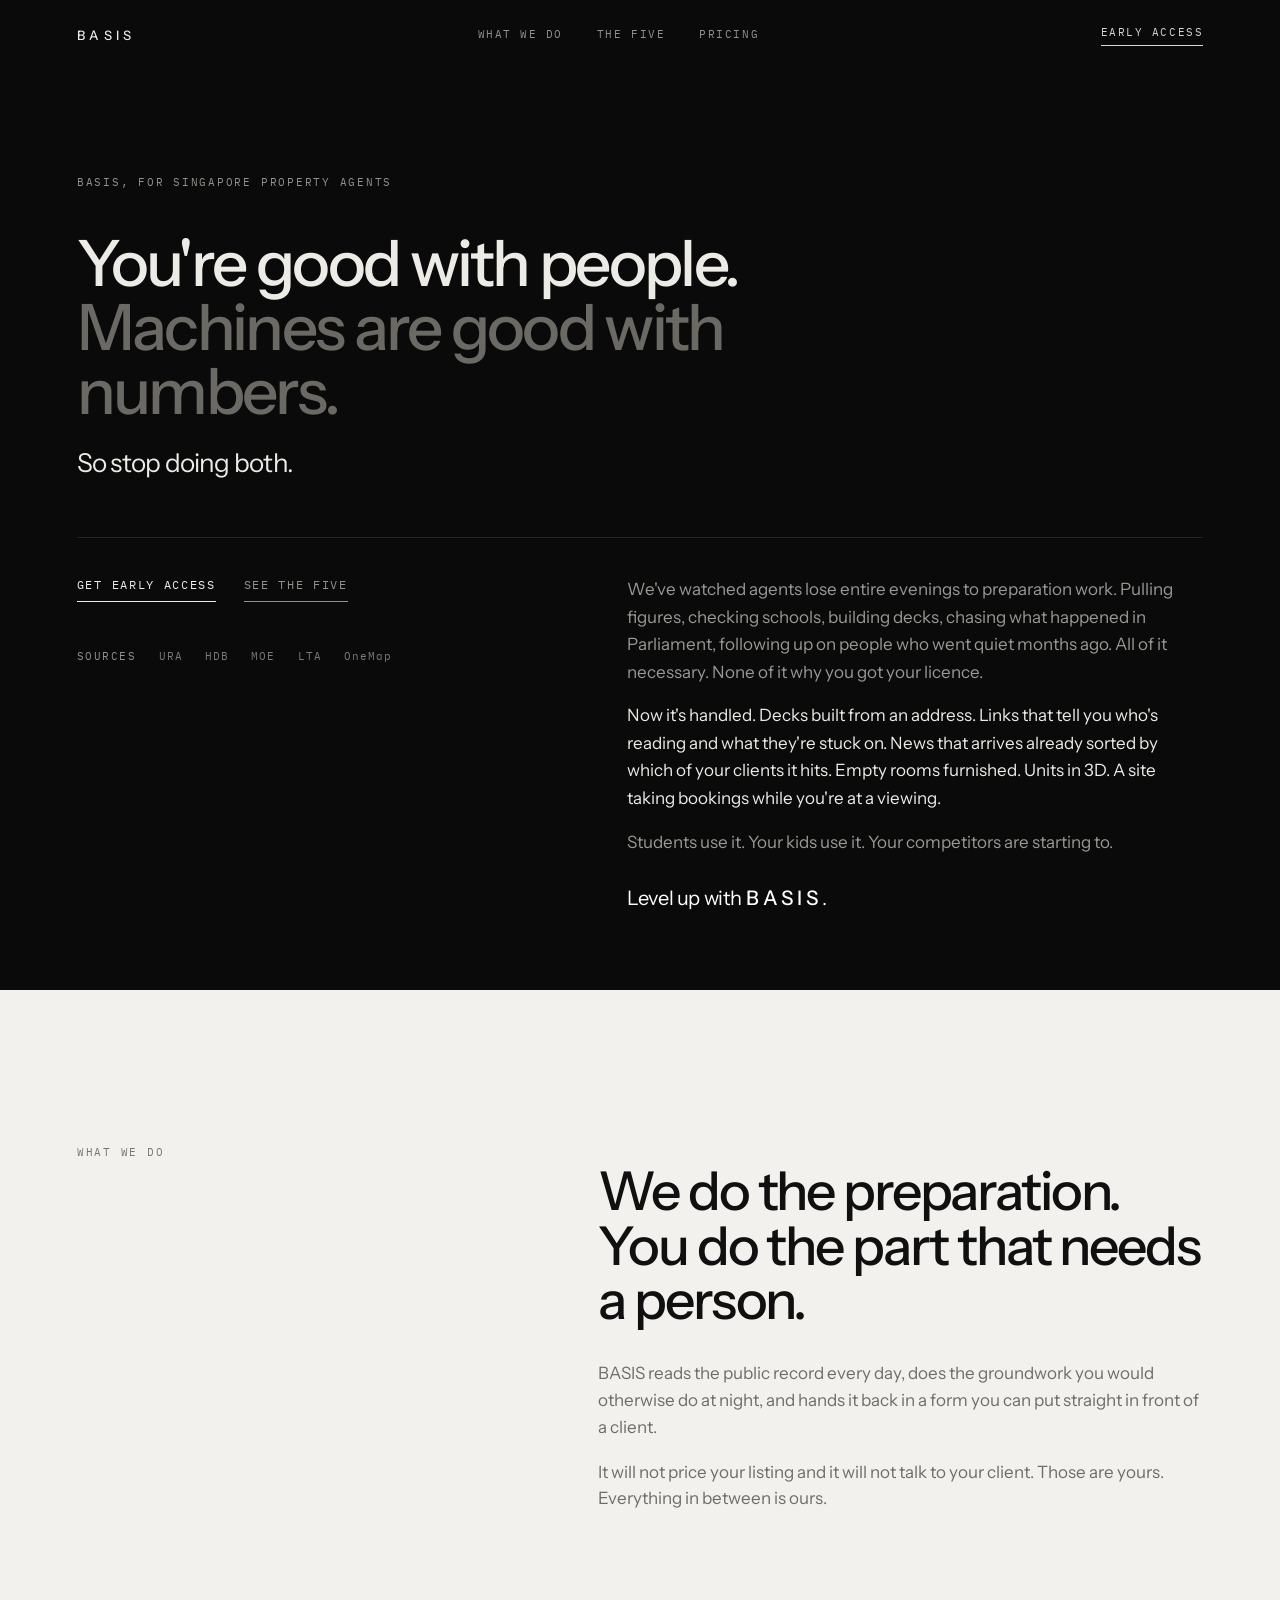
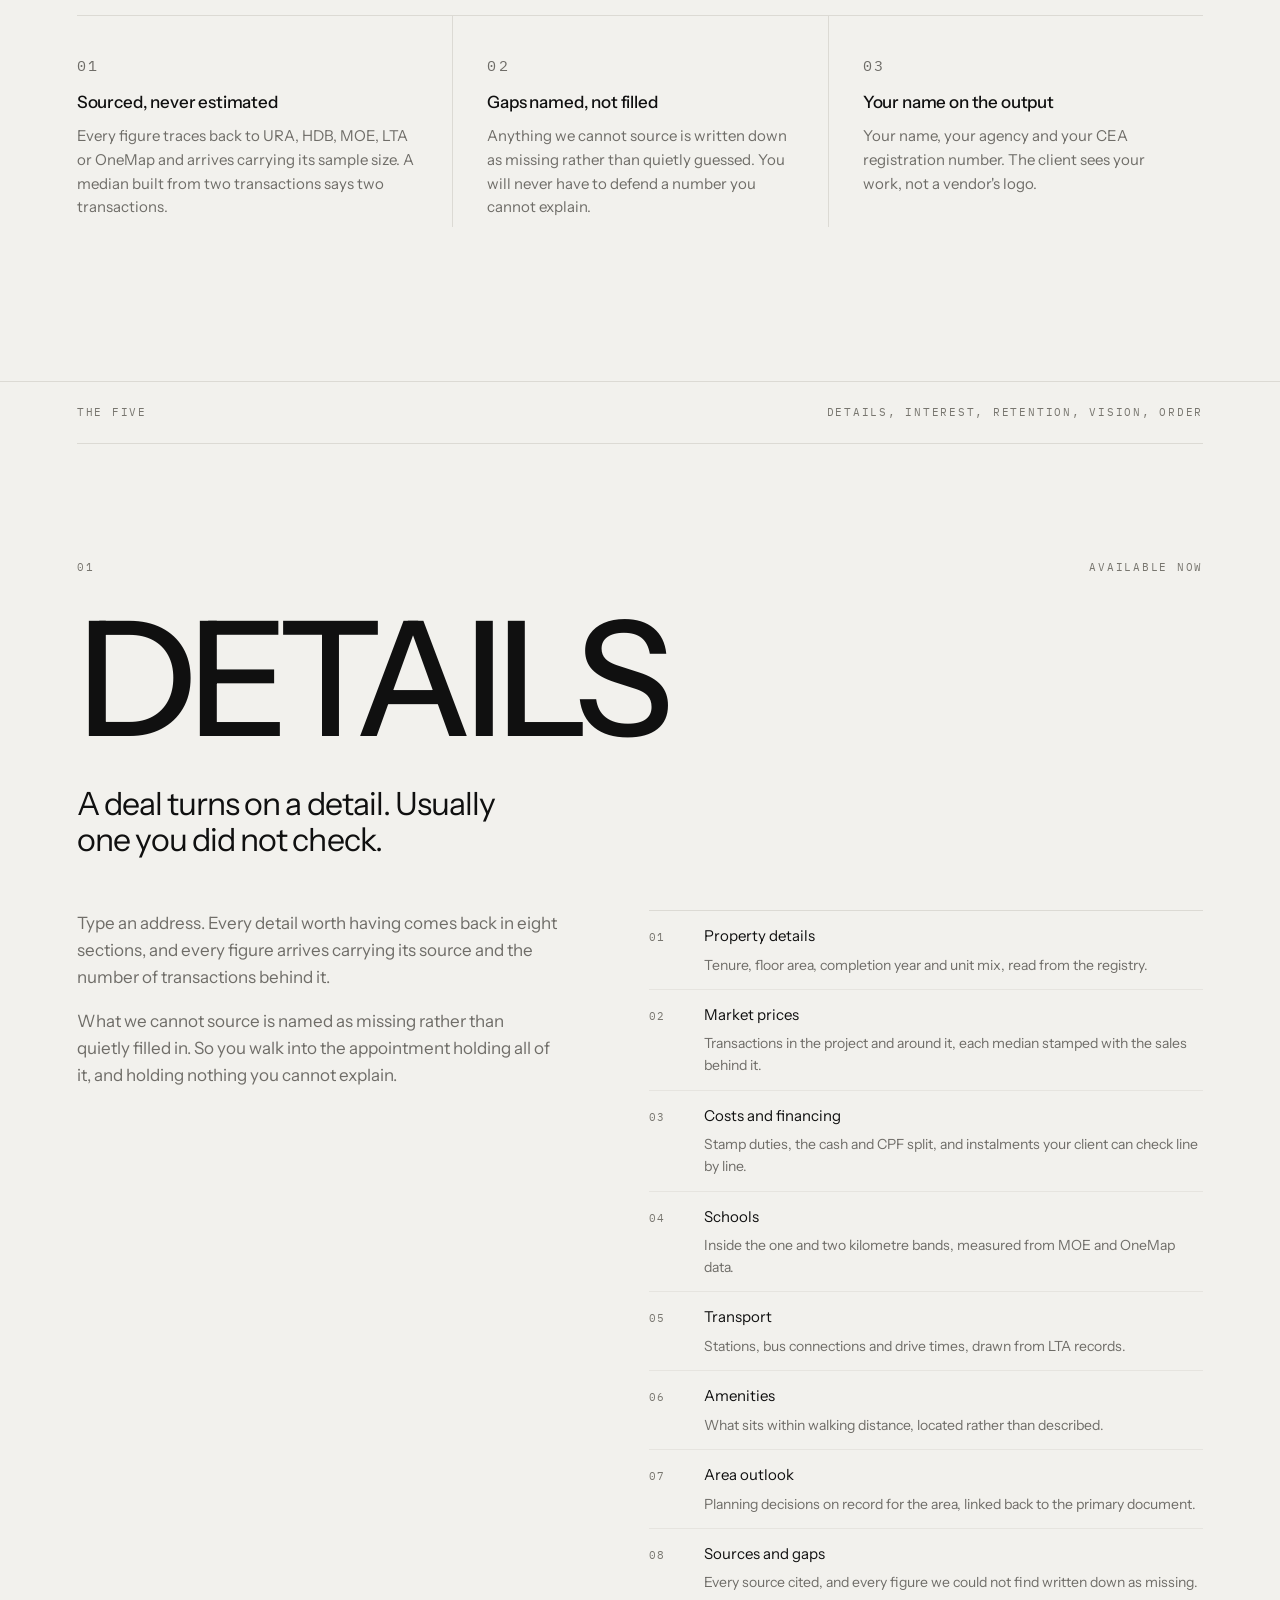
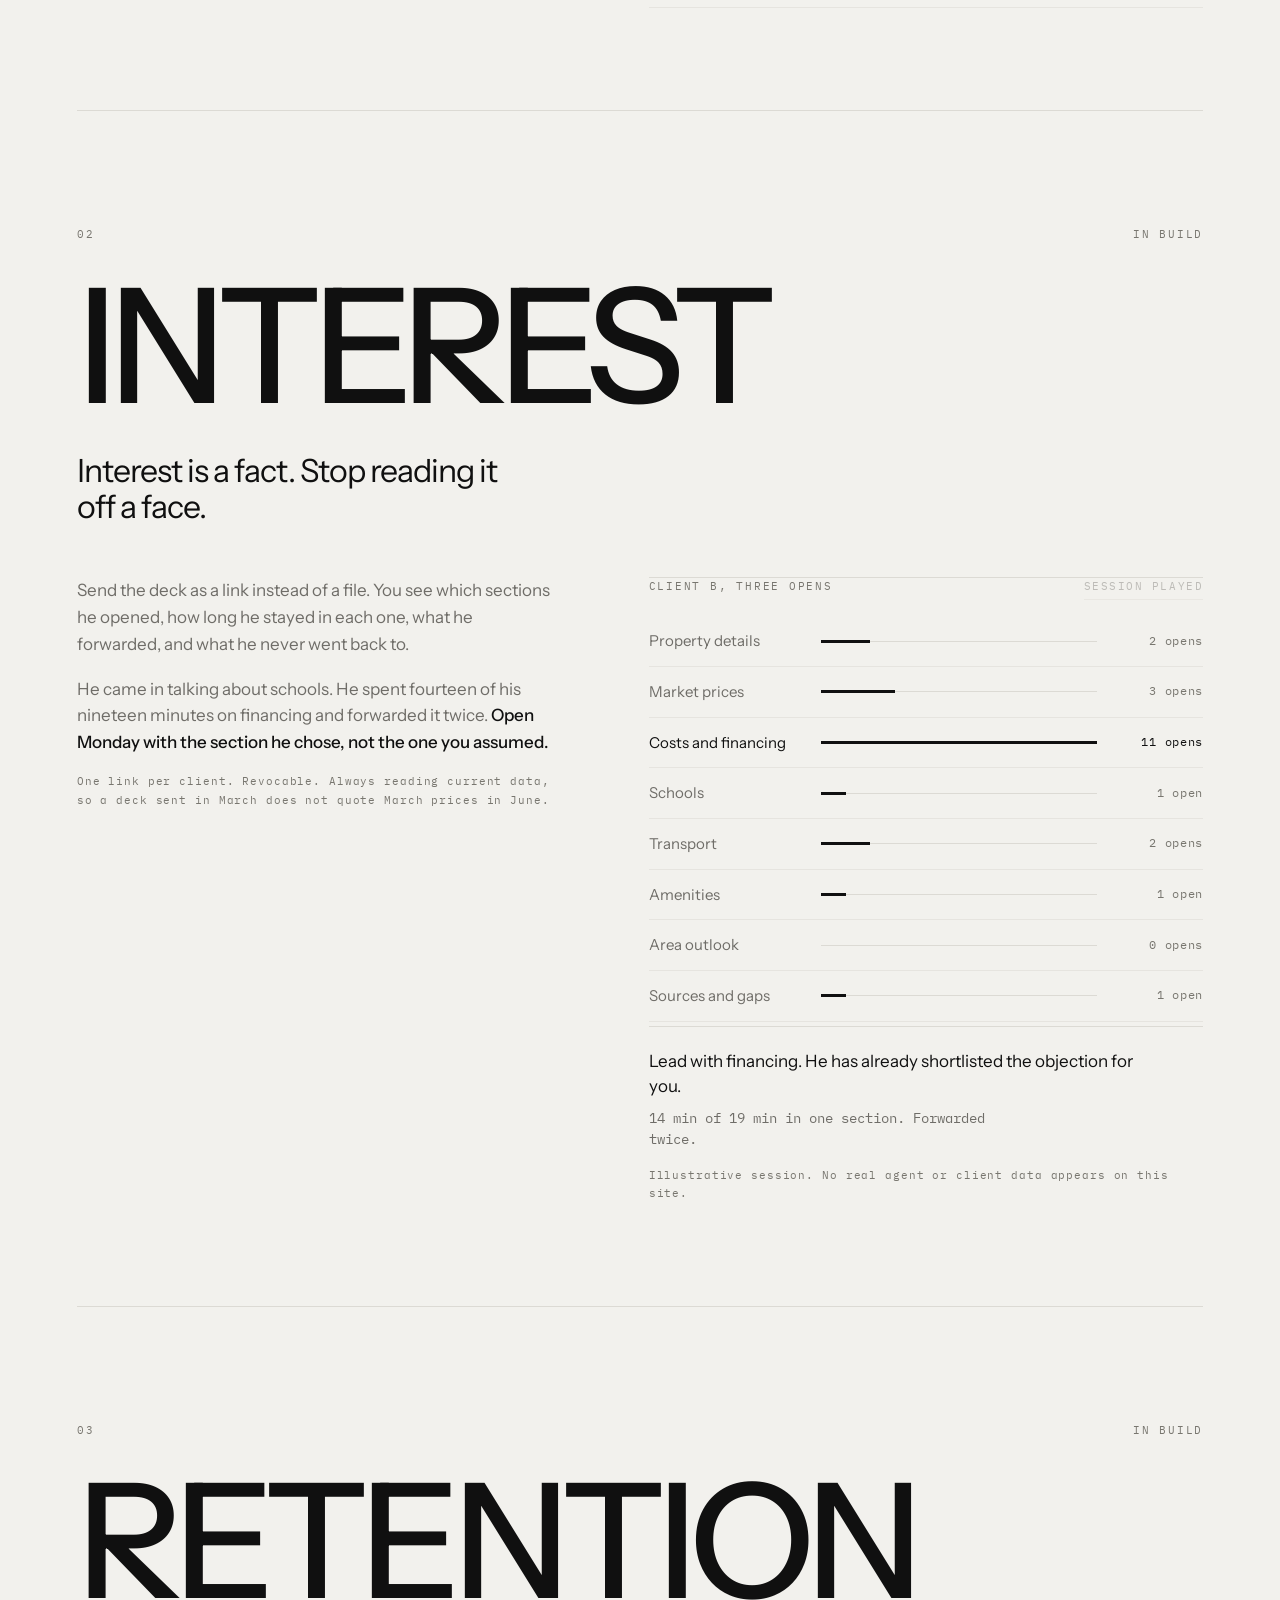
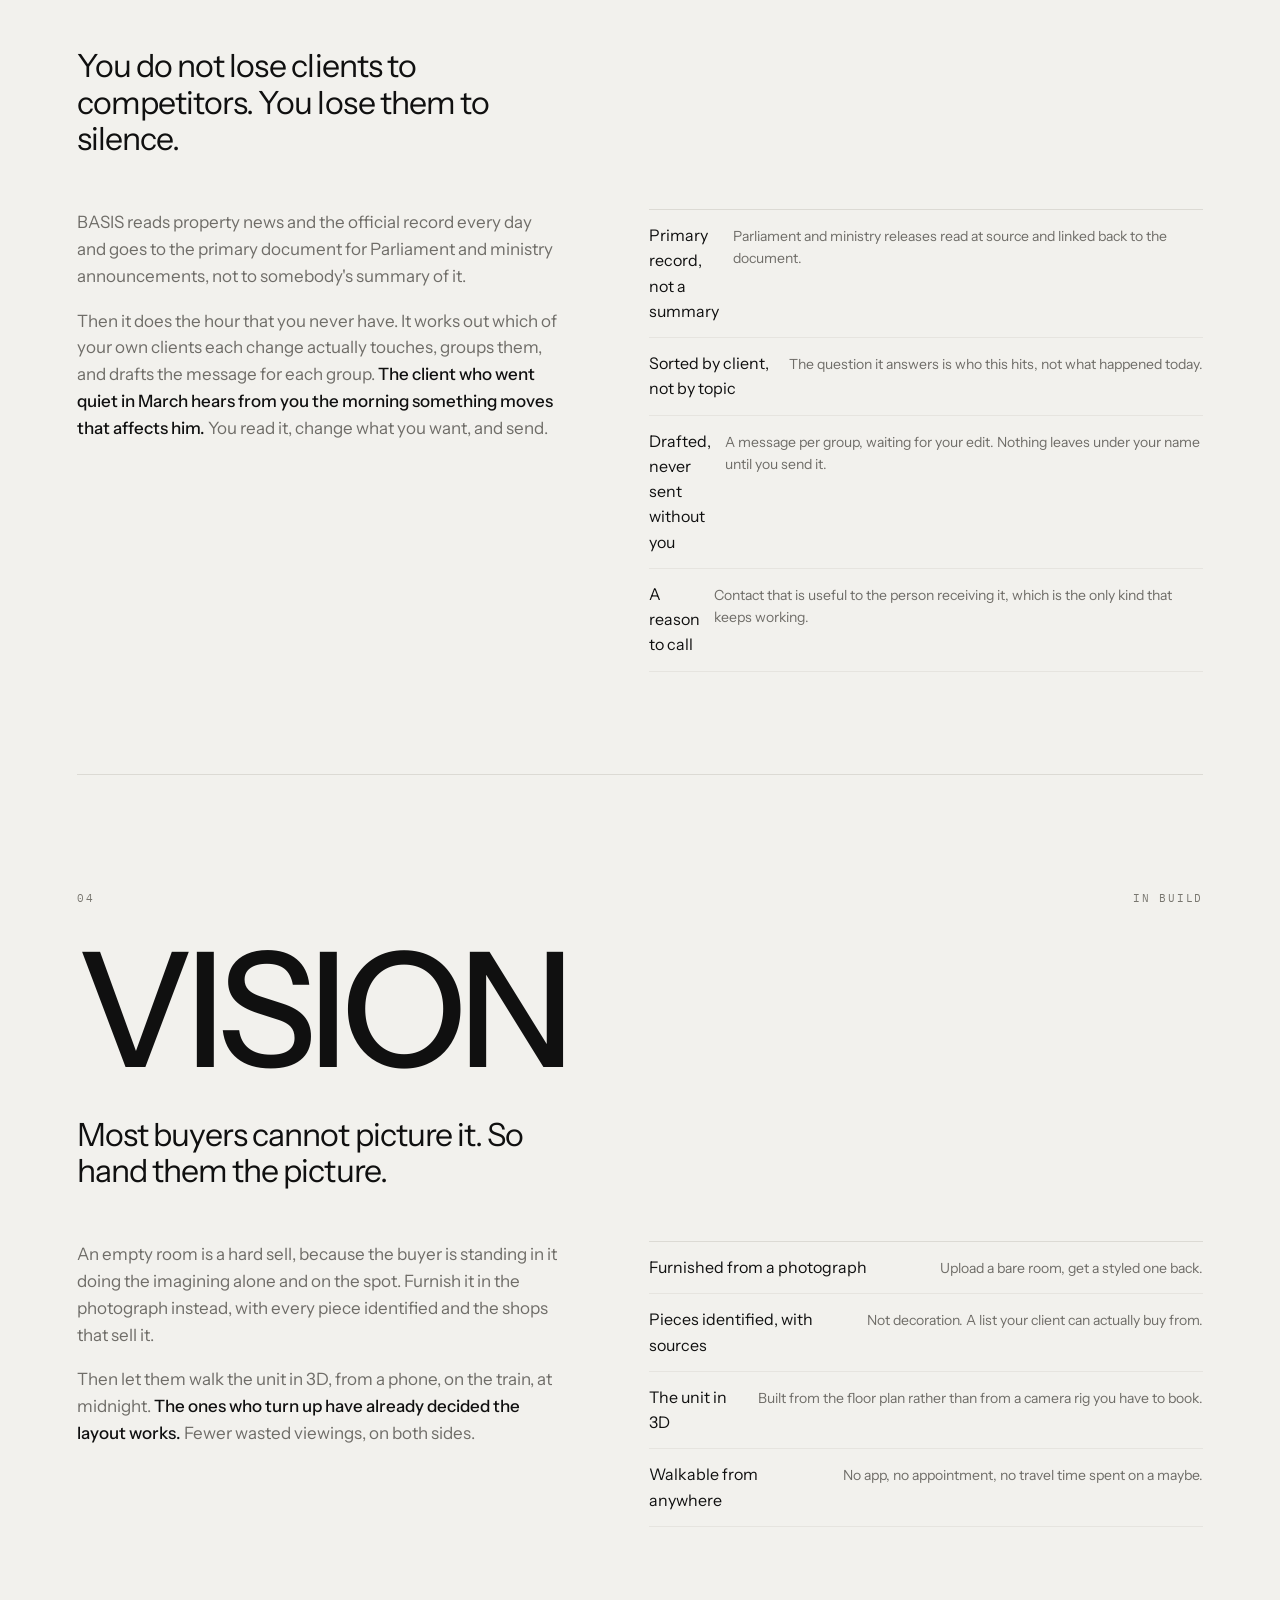
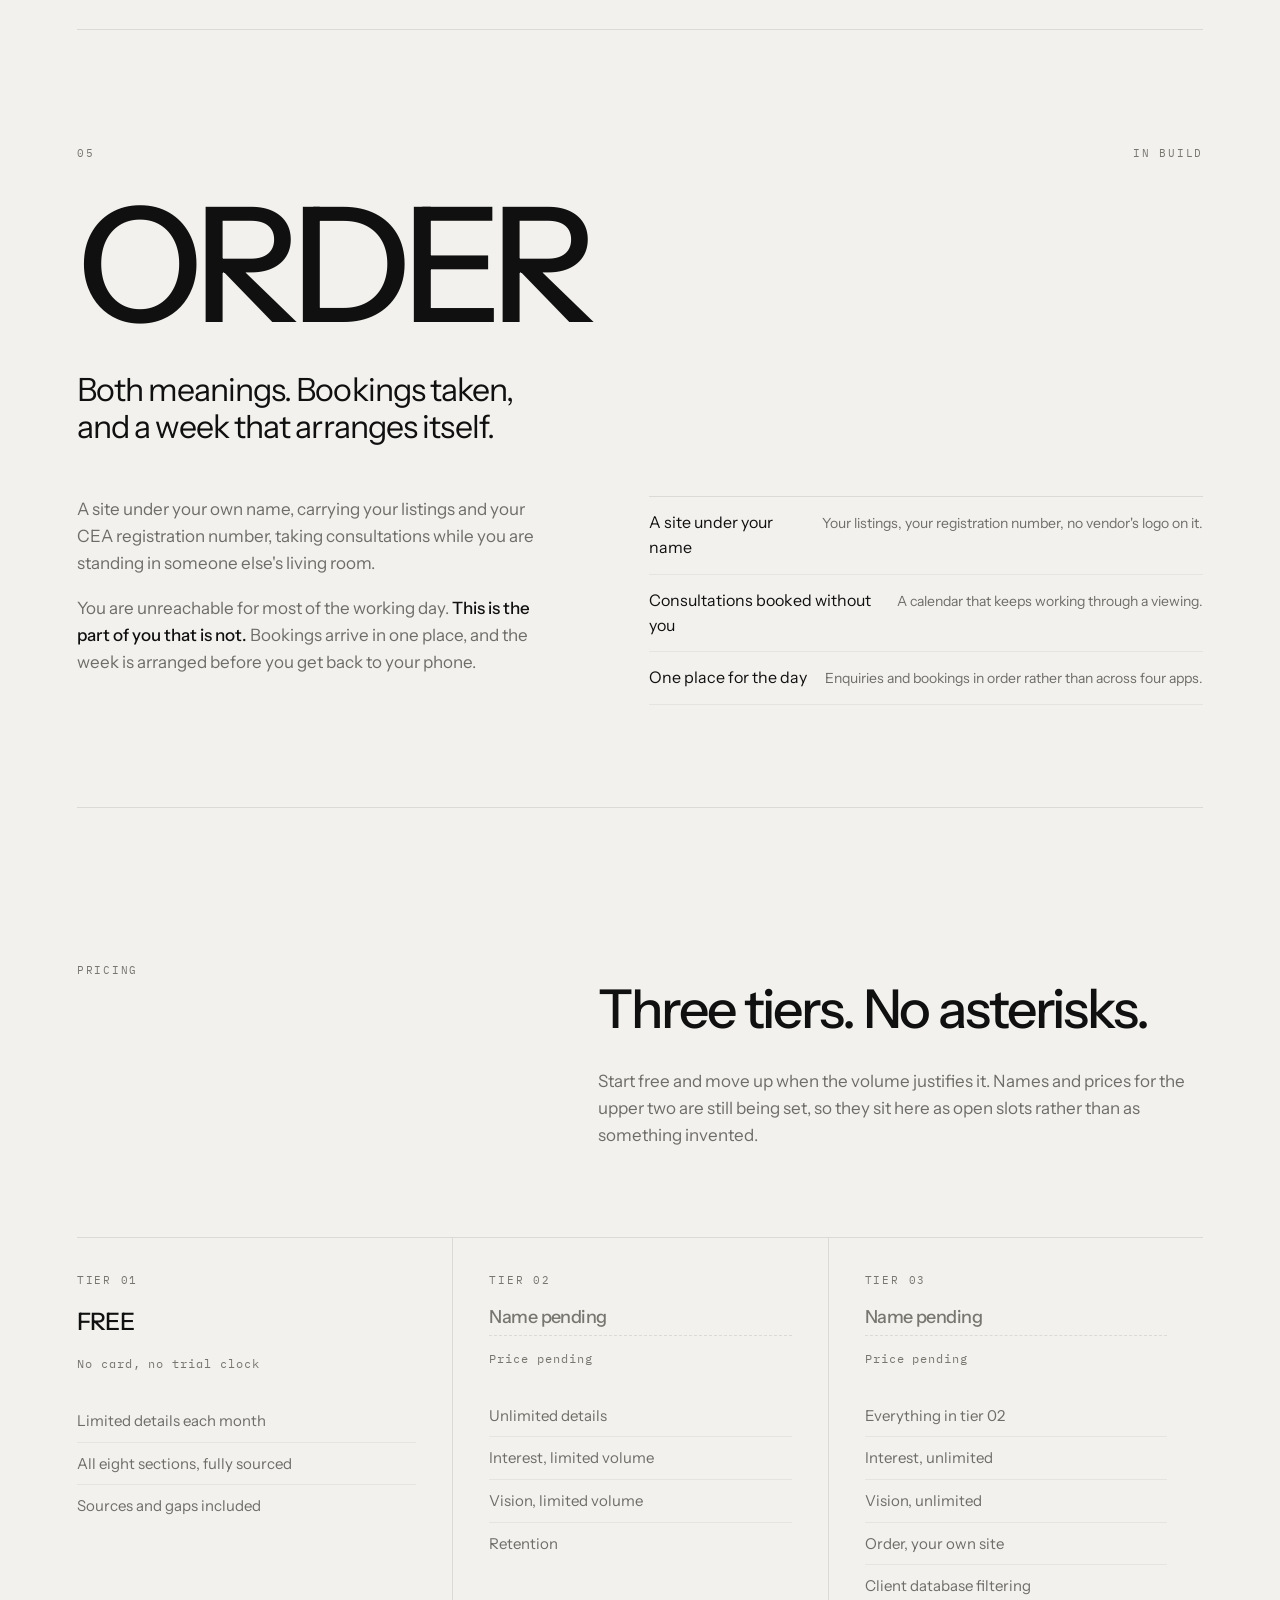
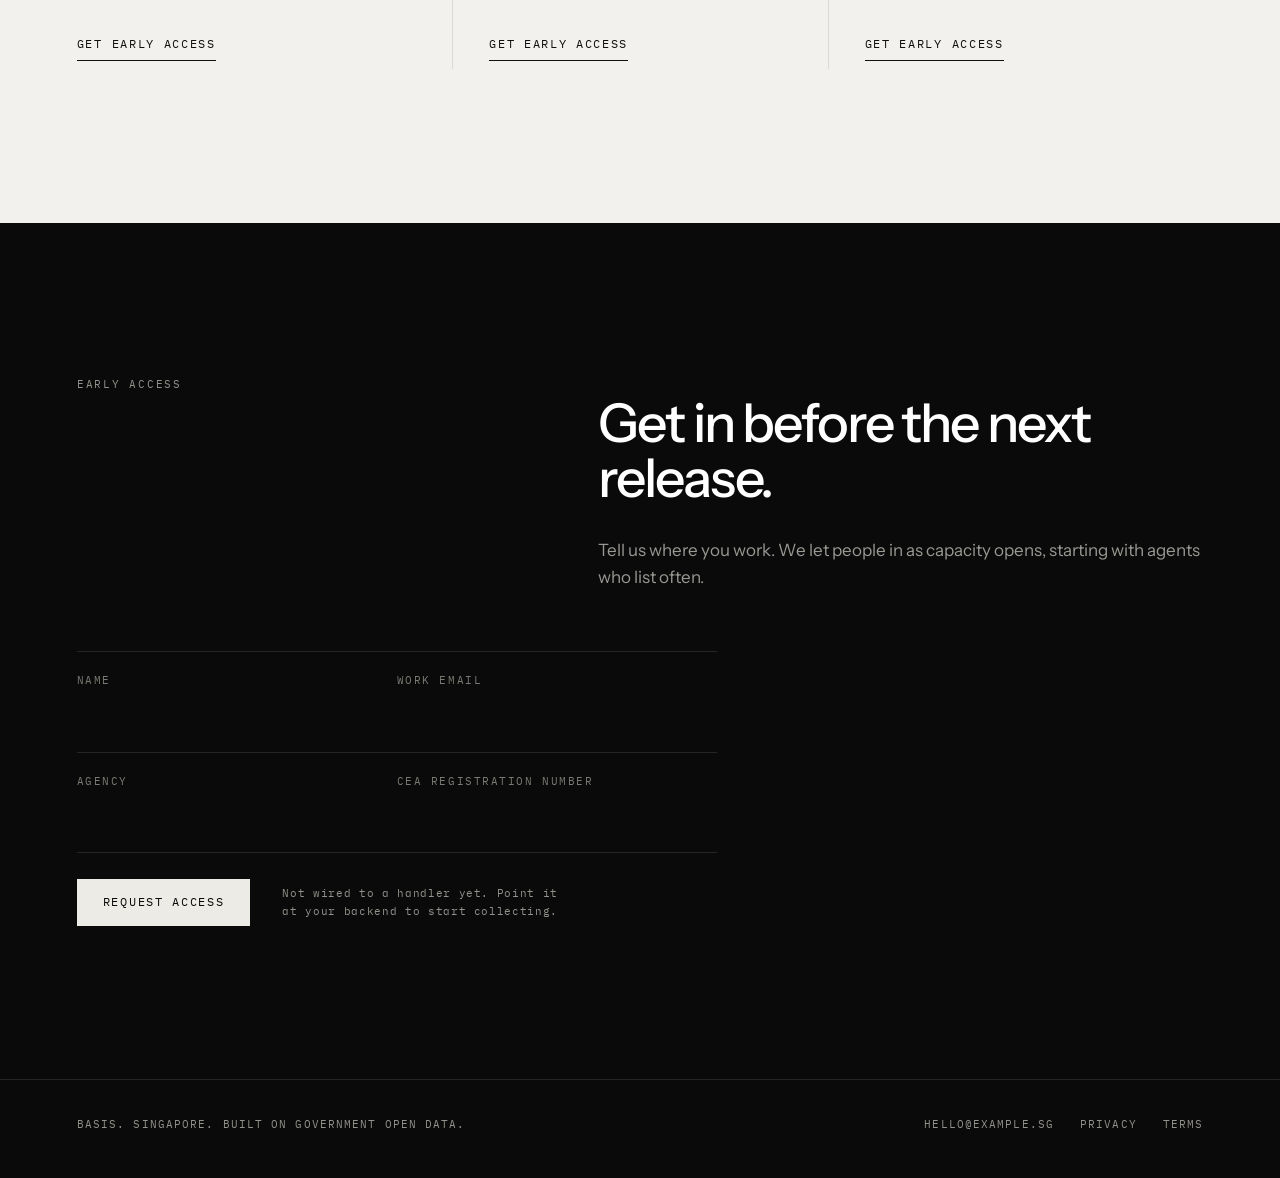
==== commit 2607ef71: "Name the five features and rebuild the page as minimalist Replace the six placeholder feature slots " ====
--- a/index.html
+++ b/index.html
@@ -4,405 +4,291 @@
 <meta charset="utf-8">
 <meta name="viewport" content="width=device-width, initial-scale=1">
 <title>BASIS</title>
-<meta name="description" content="BASIS handles the preparation work behind property agency in Singapore. Decks built from an address, links that show you what a client reads, news sorted by who it hits.">
+<meta name="description" content="BASIS handles the preparation behind property agency in Singapore. Details, interest, retention, vision, order.">
 <meta property="og:title" content="BASIS">
 <meta property="og:description" content="You're good with people. Machines are good with numbers. So stop doing both.">
 <meta property="og:type" content="website">
 <link rel="preconnect" href="https://fonts.googleapis.com">
 <link rel="preconnect" href="https://fonts.gstatic.com" crossorigin>
-<link href="https://fonts.googleapis.com/css2?family=IBM+Plex+Mono:wght@400;500&family=IBM+Plex+Sans:wght@400;450;500;600&display=swap" rel="stylesheet">
+<link href="https://fonts.googleapis.com/css2?family=IBM+Plex+Mono:wght@400&family=Instrument+Sans:wght@400;500;600&display=swap" rel="stylesheet">
 <style>
 :root{
-  --paper:#FAFAFB;
-  --card:#FFFFFF;
-  --ink:#0B0E14;
-  --ink-soft:#59626F;
-  --ink-faint:#8A93A1;
-  --rule:#E3E6EB;
-  --rule-soft:#EDEFF3;
-  --blue:#1B4FE0;
-  --blue-lit:#5B84FF;
-  --blue-soft:#EAEFFD;
-  --dark:#0B0E14;
-  --dark-2:#12161F;
-  --dark-rule:#222835;
-  --dark-text:#98A2B3;
-  --amber:#7E5B0C;
-  --amber-soft:#FAF0D9;
-  --sans:"IBM Plex Sans",-apple-system,BlinkMacSystemFont,"Segoe UI",sans-serif;
+  --paper:#F2F1ED;
+  --white:#FBFBFA;
+  --ink:#101010;
+  --ink-deep:#0A0A0A;
+  --muted:#6F6D68;
+  --faint:#78766F;
+  --rule:#DCDAD4;
+  --rule-soft:#E6E4DF;
+  --on-ink:#EDEBE6;
+  --on-ink-muted:#93918B;
+  --on-ink-rule:#262626;
+
+  --sans:"Instrument Sans",-apple-system,BlinkMacSystemFont,"Segoe UI",Helvetica,Arial,sans-serif;
   --mono:"IBM Plex Mono",ui-monospace,"SF Mono",Menlo,monospace;
-  --gut:clamp(20px,5vw,64px);
-  --wide:1180px;
-  --nav-h:64px;
+
+  --gut:clamp(22px,6vw,88px);
+  --wide:1340px;
+  --nav-h:70px;
 }
 
 *{box-sizing:border-box;}
 html{-webkit-text-size-adjust:100%;scroll-behavior:smooth;}
 body{
-  margin:0;
-  background:var(--paper);
-  color:var(--ink);
-  font-family:var(--sans);
-  font-size:17px;
-  line-height:1.62;
-  -webkit-font-smoothing:antialiased;
-  text-rendering:optimizeLegibility;
-}
+  margin:0;background:var(--paper);color:var(--ink);
+  font-family:var(--sans);font-size:17px;line-height:1.58;
+  -webkit-font-smoothing:antialiased;text-rendering:optimizeLegibility;
+  font-feature-settings:"ss01" 1;
+}
+a{color:inherit;}
 img,svg{max-width:100%;}
-a{color:inherit;}
-:focus-visible{outline:2px solid var(--blue);outline-offset:3px;border-radius:2px;}
-.num{font-family:var(--mono);font-variant-numeric:tabular-nums;font-feature-settings:"tnum" 1;}
+:focus-visible{outline:1px solid currentColor;outline-offset:4px;}
 .wrap{max-width:var(--wide);margin:0 auto;padding-left:var(--gut);padding-right:var(--gut);}
+.mono{font-family:var(--mono);font-variant-numeric:tabular-nums;}
 .sr{position:absolute;width:1px;height:1px;overflow:hidden;clip:rect(0 0 0 0);white-space:nowrap;}
 
-/* ============ nav ============ */
+.label{
+  font-family:var(--mono);font-size:.6875rem;letter-spacing:.16em;
+  text-transform:uppercase;color:var(--faint);margin:0;
+}
+
+/* ---------------- nav ---------------- */
 .nav{
-  position:fixed;top:0;left:0;right:0;z-index:60;
-  height:var(--nav-h);
-  transition:background .3s ease,border-color .3s ease,backdrop-filter .3s ease;
+  position:fixed;top:0;left:0;right:0;z-index:70;height:var(--nav-h);
+  transition:background .35s ease,color .35s ease,border-color .35s ease;
   border-bottom:1px solid transparent;
 }
-.nav-in{display:flex;align-items:center;justify-content:space-between;height:var(--nav-h);gap:20px;}
+.nav-in{display:flex;align-items:center;justify-content:space-between;height:var(--nav-h);gap:24px;}
 .mark{
-  font-weight:600;letter-spacing:.14em;font-size:.9375rem;
-  text-decoration:none;display:inline-flex;align-items:center;gap:9px;
-}
-.mark i{
-  width:9px;height:9px;border-radius:2px;background:var(--blue);
-  display:inline-block;transform:rotate(45deg);
-}
-.nav-links{display:none;gap:30px;font-size:.9375rem;}
-.nav-links a{text-decoration:none;opacity:.72;transition:opacity .2s;}
+  font-size:.8125rem;font-weight:500;letter-spacing:.34em;
+  text-decoration:none;text-transform:uppercase;
+}
+.nav-links{display:none;gap:34px;font-family:var(--mono);font-size:.6875rem;letter-spacing:.14em;text-transform:uppercase;}
+.nav-links a{text-decoration:none;opacity:.6;transition:opacity .25s;}
 .nav-links a:hover{opacity:1;}
 .nav-cta{
-  font-size:.875rem;font-weight:500;text-decoration:none;white-space:nowrap;
-  padding:9px 17px;border-radius:100px;border:1px solid transparent;
-  transition:background .25s,color .25s,border-color .25s;
-}
-@media(min-width:900px){.nav-links{display:flex;}}
-
-/* nav over the dark banner */
-.nav[data-mode="dark"]{color:#fff;}
-.nav[data-mode="dark"] .nav-cta{background:#fff;color:var(--dark);}
-.nav[data-mode="dark"] .nav-cta:hover{background:var(--blue-lit);color:#fff;}
-.nav[data-mode="dark"].stuck{background:rgba(11,14,20,.82);backdrop-filter:saturate(150%) blur(12px);border-bottom-color:var(--dark-rule);}
-/* nav over light page */
-.nav[data-mode="light"]{
-  color:var(--ink);
-  background:rgba(250,250,251,.86);
-  backdrop-filter:saturate(150%) blur(12px);
-  border-bottom-color:var(--rule);
-}
-.nav[data-mode="light"] .nav-cta{background:var(--ink);color:#fff;}
-.nav[data-mode="light"] .nav-cta:hover{background:var(--blue);}
-
-/* ============ banner ============ */
+  font-family:var(--mono);font-size:.6875rem;letter-spacing:.14em;text-transform:uppercase;
+  text-decoration:none;padding-bottom:4px;border-bottom:1px solid currentColor;white-space:nowrap;
+  opacity:.9;transition:opacity .25s;
+}
+.nav-cta:hover{opacity:1;}
+@media(min-width:940px){.nav-links{display:flex;}}
+.nav[data-mode="dark"]{color:var(--on-ink);}
+.nav[data-mode="dark"].stuck{background:rgba(10,10,10,.9);backdrop-filter:blur(14px);border-bottom-color:var(--on-ink-rule);}
+.nav[data-mode="light"]{color:var(--ink);background:rgba(242,241,237,.9);backdrop-filter:blur(14px);border-bottom-color:var(--rule);}
+
+/* ---------------- banner ---------------- */
 .banner{
-  position:relative;overflow:hidden;
-  background:var(--dark);color:#EEF1F6;
-  padding:calc(var(--nav-h) + clamp(56px,10vw,110px)) 0 clamp(60px,9vw,104px);
-  isolation:isolate;
-}
-.banner::before{
-  content:"";position:absolute;inset:0;z-index:-2;
-  background:
-    radial-gradient(900px 520px at 78% -8%,rgba(27,79,224,.34),transparent 62%),
-    radial-gradient(680px 420px at 6% 104%,rgba(91,132,255,.14),transparent 60%);
-}
-.banner::after{
-  content:"";position:absolute;inset:0;z-index:-1;
-  background-image:
-    linear-gradient(to right,rgba(255,255,255,.035) 1px,transparent 1px),
-    linear-gradient(to bottom,rgba(255,255,255,.035) 1px,transparent 1px);
-  background-size:64px 64px;
-  -webkit-mask-image:radial-gradient(80% 70% at 50% 30%,#000 30%,transparent 100%);
-          mask-image:radial-gradient(80% 70% at 50% 30%,#000 30%,transparent 100%);
-}
-.eyebrow{
-  font-family:var(--mono);font-size:.75rem;letter-spacing:.18em;
-  text-transform:uppercase;color:var(--blue-lit);margin:0 0 26px;
-  display:flex;align-items:center;gap:12px;
-}
-.eyebrow::after{content:"";height:1px;flex:1;max-width:120px;background:linear-gradient(to right,rgba(91,132,255,.55),transparent);}
-@media(max-width:640px){.eyebrow{letter-spacing:.12em;font-size:.6875rem;}.eyebrow::after{display:none;}}
-
-.banner-grid{display:grid;gap:clamp(30px,4.5vw,56px);align-items:end;}
-@media(min-width:1000px){
-  .banner-grid{grid-template-columns:minmax(0,1.06fr) minmax(0,.94fr);gap:64px;}
-}
-.banner h1{
-  font-size:clamp(2.3rem,5.4vw,3.9rem);
-  line-height:1.03;letter-spacing:-.038em;font-weight:600;
-  margin:0;max-width:14ch;
-}
-.banner h1 .b2{display:block;color:var(--blue-lit);}
+  background:var(--ink-deep);color:var(--on-ink);
+  padding:calc(var(--nav-h) + clamp(58px,9vw,104px)) 0 clamp(48px,7vw,76px);
+  min-height:min(100svh,960px);display:flex;align-items:center;
+}
+.banner-in{width:100%;}
+.banner .label{color:var(--on-ink-muted);}
+h1{
+  font-size:clamp(2.2rem,5vw,4.4rem);
+  line-height:1;letter-spacing:-.042em;font-weight:500;
+  margin:clamp(24px,3.4vw,40px) 0 0;max-width:19ch;
+}
+h1 .dim{color:#6A6964;}
 .stop{
-  font-size:clamp(1.375rem,3.1vw,2rem);
-  line-height:1.2;letter-spacing:-.028em;font-weight:500;
-  margin:22px 0 0;color:#fff;
-}
-.hook{max-width:56ch;}
-@media(min-width:1000px){.hook{padding-bottom:6px;}}
-.hook p{
-  margin:0 0 18px;color:#B8C0CD;
-  font-size:clamp(1rem,1.5vw,1.125rem);line-height:1.62;
-}
+  font-size:clamp(1.1875rem,2.2vw,1.625rem);
+  line-height:1.15;letter-spacing:-.03em;font-weight:400;
+  margin:clamp(18px,2.4vw,26px) 0 0;color:var(--on-ink);
+}
+.banner-grid{
+  display:grid;gap:clamp(34px,5vw,60px);
+  margin-top:clamp(38px,4.6vw,58px);
+  padding-top:clamp(28px,3.4vw,38px);
+  border-top:1px solid var(--on-ink-rule);
+}
+@media(min-width:900px){.banner-grid{grid-template-columns:minmax(0,1fr) minmax(0,1.25fr);gap:clamp(48px,7vw,110px);}}
+.hook p{margin:0 0 16px;color:#9A9893;font-size:1.0625rem;line-height:1.62;max-width:58ch;}
 .hook p:last-child{margin-bottom:0;}
-.hook .lift{color:#EEF1F6;}
+.hook .lift{color:var(--on-ink);}
 .hook .close{
-  color:#fff;font-weight:500;
-  font-size:clamp(1.0625rem,1.8vw,1.25rem);
-  letter-spacing:-.01em;margin-top:26px;
-}
-.hook .close b{font-weight:600;letter-spacing:.06em;}
-
-.banner-actions{display:flex;flex-wrap:wrap;gap:12px;margin-top:clamp(30px,4vw,40px);}
-.btn{
-  font:inherit;font-size:1rem;font-weight:500;text-decoration:none;
-  padding:13px 24px;border-radius:100px;display:inline-block;cursor:pointer;
-  border:1px solid var(--ink);background:var(--ink);color:#fff;
-  transition:transform .18s ease,background .2s,border-color .2s,color .2s;
-}
-.btn:hover{transform:translateY(-1px);}
-.btn.ghost{background:transparent;color:var(--ink);border-color:var(--rule);}
-.btn.ghost:hover{border-color:var(--ink);}
-.btn.light{background:#fff;color:var(--dark);border-color:#fff;}
-.btn.light:hover{background:var(--blue-lit);border-color:var(--blue-lit);color:#fff;}
-.btn.outline-light{background:transparent;color:#fff;border-color:rgba(255,255,255,.28);}
-.btn.outline-light:hover{border-color:#fff;}
-
-.sources{
-  margin-top:clamp(44px,7vw,72px);padding-top:20px;
-  border-top:1px solid rgba(255,255,255,.12);
-  display:flex;flex-wrap:wrap;align-items:center;gap:10px 26px;
-  font-family:var(--mono);font-size:.8125rem;color:var(--dark-text);
-}
-.sources b{font-weight:400;color:#EEF1F6;}
-.sources span{color:var(--dark-text);}
-
-/* ============ generic section ============ */
-.sec{padding:clamp(64px,10vw,120px) 0;border-top:1px solid var(--rule);}
-.sec.plain{border-top:0;}
-.kicker{
-  font-family:var(--mono);font-size:.75rem;letter-spacing:.16em;
-  text-transform:uppercase;color:var(--ink-faint);margin:0 0 18px;
-}
+  margin-top:26px;color:#fff;font-size:1.25rem;letter-spacing:-.02em;
+}
+.hook .close b{font-weight:500;letter-spacing:.2em;}
+.banner-side{display:flex;flex-direction:column;gap:clamp(30px,4vw,46px);}
+.acts{display:flex;flex-wrap:wrap;gap:10px 28px;align-items:center;}
+.link-cta{
+  font-family:var(--mono);font-size:.75rem;letter-spacing:.14em;text-transform:uppercase;
+  text-decoration:none;padding-bottom:6px;border-bottom:1px solid currentColor;
+  transition:opacity .25s;
+}
+.link-cta.quiet{color:var(--on-ink-muted);}
+.link-cta:hover{opacity:.65;}
+.src{
+  display:flex;flex-wrap:wrap;gap:8px 22px;
+  font-family:var(--mono);font-size:.6875rem;letter-spacing:.1em;color:#7C7A74;
+}
+.src b{font-weight:400;color:var(--on-ink-muted);letter-spacing:.14em;text-transform:uppercase;}
+
+/* ---------------- sections ---------------- */
+.sec{padding:clamp(78px,12vw,168px) 0;}
+.sec-head{display:grid;gap:clamp(26px,4vw,52px);}
+@media(min-width:900px){.sec-head{grid-template-columns:minmax(0,1fr) minmax(0,1.4fr);gap:clamp(48px,7vw,110px);}}
 h2{
-  font-size:clamp(1.85rem,4.3vw,2.85rem);
-  line-height:1.08;letter-spacing:-.032em;font-weight:600;
-  margin:0;max-width:20ch;
-}
-.lede{font-size:clamp(1.0625rem,1.7vw,1.1875rem);color:var(--ink-soft);max-width:62ch;margin:22px 0 0;}
-.lede b{color:var(--ink);font-weight:500;}
-.disclaim{font-family:var(--mono);font-size:.75rem;color:var(--ink-faint);margin:14px 0 0;}
-
-.pill{
-  font-family:var(--mono);font-size:.6875rem;letter-spacing:.04em;
-  padding:4px 9px;border-radius:100px;white-space:nowrap;display:inline-block;
-}
-.pill.live{background:var(--blue-soft);color:var(--blue);}
-.pill.soon{background:var(--amber-soft);color:var(--amber);}
-
-/* ============ what we do ============ */
-.what{background:var(--card);border-top:1px solid var(--rule);}
-.what-grid{display:grid;gap:clamp(30px,5vw,64px);align-items:start;}
-@media(min-width:900px){.what-grid{grid-template-columns:minmax(0,.9fr) minmax(0,1.1fr);}}
-.pillars{display:grid;gap:2px;}
-.pillar{
-  border-top:1px solid var(--rule);padding:22px 0 24px;
-  display:grid;gap:8px;grid-template-columns:1fr;
-}
-@media(min-width:640px){.pillar{grid-template-columns:auto 1fr;gap:8px 26px;align-items:baseline;}}
-.pillar-n{font-family:var(--mono);font-size:.8125rem;color:var(--blue);}
-.pillar h3{margin:0;font-size:1.125rem;font-weight:600;letter-spacing:-.015em;grid-column:auto;}
-@media(min-width:640px){.pillar h3{grid-column:2;}}
-.pillar p{margin:6px 0 0;color:var(--ink-soft);font-size:1rem;max-width:56ch;}
-@media(min-width:640px){.pillar p{grid-column:2;}}
-
-/* ============ feature layouts ============ */
-.layouts{background:var(--paper);}
-.layouts-head{margin-bottom:clamp(38px,6vw,64px);}
-.feat{
-  border-top:1px solid var(--rule);
-  padding:clamp(44px,7vw,80px) 0;
-  display:grid;gap:clamp(28px,4vw,56px);align-items:start;
-}
-@media(min-width:960px){
-  .feat{grid-template-columns:minmax(0,.85fr) minmax(0,1.15fr);}
-  .feat.flip .feat-text{order:2;}
-  .feat.flip .feat-vis{order:1;}
-}
-.feat-text{position:relative;}
-@media(min-width:960px){.feat-text{position:sticky;top:calc(var(--nav-h) + 40px);}}
-.feat-meta{display:flex;align-items:center;gap:12px;margin-bottom:16px;flex-wrap:wrap;}
-.feat-n{font-family:var(--mono);font-size:.8125rem;color:var(--ink-faint);letter-spacing:.06em;}
-.feat-name{
-  font-size:clamp(1.5rem,3.2vw,2.125rem);
-  line-height:1.12;letter-spacing:-.028em;font-weight:600;margin:0;
-}
-.feat-name[data-name-slot]{
-  color:var(--ink-faint);
-  border-bottom:2px dashed var(--rule);
-  padding-bottom:4px;display:inline-block;
-}
-.feat-sub{
-  margin:14px 0 0;font-size:1.0625rem;font-weight:500;color:var(--ink);
-  letter-spacing:-.01em;max-width:34ch;
-}
-.feat-body{margin:14px 0 0;color:var(--ink-soft);font-size:1rem;max-width:52ch;}
-.feat-body + .feat-body{margin-top:12px;}
-.feat-body b{color:var(--ink);font-weight:500;}
-
-/* ---- visual shells ---- */
-.vis{
-  background:var(--card);border:1px solid var(--rule);border-radius:10px;overflow:hidden;
-  box-shadow:0 1px 2px rgba(11,14,20,.04),0 12px 32px -18px rgba(11,14,20,.16);
-}
-.vis-bar{
-  padding:13px 18px;border-bottom:1px solid var(--rule);
-  font-family:var(--mono);font-size:.75rem;color:var(--ink-faint);
-  display:flex;justify-content:space-between;gap:12px;flex-wrap:wrap;align-items:center;
-}
-.vis-pad{padding:22px 18px 26px;}
-@media(min-width:760px){.vis-pad{padding:28px 26px 30px;}}
-
-/* deck outline */
-.slot-list{list-style:none;margin:0;padding:0;}
-.slot{
-  padding:15px 18px;border-bottom:1px solid var(--rule-soft);
-  display:grid;grid-template-columns:1fr;gap:5px;
-}
-@media(min-width:720px){
-  .slot{grid-template-columns:auto 19ch 1fr;gap:6px 18px;align-items:baseline;padding:15px 22px;}
-}
-.slot:last-child{border-bottom:0;}
-.slot-n{font-family:var(--mono);font-size:.75rem;color:var(--ink-faint);}
-.slot-name{font-weight:500;font-size:.9375rem;}
-.slot-desc{color:var(--ink-soft);font-size:.9375rem;margin:0;}
-.slot-fig{
-  font-family:var(--mono);font-size:.6875rem;color:var(--ink-faint);
-  border:1px dashed var(--rule);border-radius:3px;
-  padding:5px 8px;margin-top:8px;display:inline-block;
-}
-
-/* tracked links dark panel */
-.panel{background:var(--dark);color:#E6EAF0;border-radius:10px;overflow:hidden;border:1px solid var(--dark-rule);}
-.panel-bar{
-  display:flex;align-items:center;justify-content:space-between;gap:14px;
-  padding:14px 18px;border-bottom:1px solid var(--dark-rule);
-  font-family:var(--mono);font-size:.75rem;color:var(--dark-text);
-}
-.dot{width:6px;height:6px;border-radius:50%;background:var(--blue-lit);display:inline-block;margin-right:8px;vertical-align:1px;}
-.panel-body{padding:20px 18px 24px;}
-@media(min-width:760px){.panel-body{padding:26px 26px 30px;}}
-.rowset{display:flex;flex-direction:column;}
-.row{display:grid;grid-template-columns:1fr;gap:6px;padding:11px 0;border-bottom:1px solid var(--dark-rule);}
-@media(min-width:600px){.row{grid-template-columns:15ch 1fr 9ch;align-items:center;gap:16px;}}
-.row:last-child{border-bottom:0;}
-.row-name{font-size:.9375rem;color:#C6CDD8;}
-.track{height:8px;background:#181D26;border-radius:100px;overflow:hidden;}
-.fill{display:block;height:100%;width:0;background:#39414F;border-radius:100px;transition:width 1s cubic-bezier(.2,.7,.2,1);}
-.row-count{font-family:var(--mono);font-size:.8125rem;color:var(--dark-text);}
-@media(min-width:600px){.row-count{text-align:right;}}
-.panel.played .fill{width:var(--w);}
-.row.key .row-name{color:#fff;font-weight:500;}
-.row.key .fill{background:linear-gradient(90deg,var(--blue),var(--blue-lit));}
-.row.key .row-count{color:#fff;}
+  font-size:clamp(1.9rem,4.4vw,3.35rem);
+  line-height:1.02;letter-spacing:-.04em;font-weight:500;
+  margin:20px 0 0;max-width:18ch;
+}
+.body{font-size:1.0625rem;color:var(--muted);max-width:58ch;margin:0;}
+.body + .body{margin-top:18px;}
+.body b{color:var(--ink);font-weight:500;}
+
+.tenets{
+  margin-top:clamp(56px,8vw,104px);
+  display:grid;gap:0;border-top:1px solid var(--rule);
+}
+@media(min-width:820px){.tenets{grid-template-columns:repeat(3,1fr);}}
+.tenet{padding:26px 0 30px;border-bottom:1px solid var(--rule);}
+@media(min-width:820px){
+  .tenet{border-bottom:0;padding:30px 34px 8px 0;}
+  .tenet + .tenet{border-left:1px solid var(--rule);padding-left:34px;}
+}
+.tenet h3{margin:12px 0 0;font-size:1.0625rem;font-weight:500;letter-spacing:-.01em;}
+.tenet p{margin:8px 0 0;color:var(--muted);font-size:.9375rem;max-width:40ch;}
+
+/* ---------------- index ---------------- */
+.index{border-top:1px solid var(--rule);}
+.index-bar{
+  display:flex;justify-content:space-between;gap:20px;flex-wrap:wrap;
+  padding:22px 0;border-bottom:1px solid var(--rule);
+}
+
+/* ---------------- entries ---------------- */
+.entry{padding:clamp(60px,9vw,120px) 0 clamp(52px,8vw,104px);border-bottom:1px solid var(--rule);}
+.entry-top{display:flex;justify-content:space-between;align-items:baseline;gap:20px;}
+.entry-name{
+  font-size:clamp(3rem,12.5vw,10.5rem);
+  line-height:.86;letter-spacing:-.055em;font-weight:500;
+  margin:clamp(18px,2.6vw,34px) 0 0;text-transform:uppercase;
+}
+.entry-line{
+  font-size:clamp(1.25rem,2.7vw,2rem);
+  line-height:1.14;letter-spacing:-.03em;font-weight:400;
+  margin:clamp(22px,3vw,40px) 0 0;max-width:22ch;
+}
+.entry-grid{
+  display:grid;gap:clamp(30px,4vw,56px);
+  margin-top:clamp(30px,4vw,54px);
+}
+@media(min-width:900px){.entry-grid{grid-template-columns:minmax(0,1fr) minmax(0,1.15fr);gap:clamp(48px,7vw,110px);}}
+
+.spec{list-style:none;margin:0;padding:0;border-top:1px solid var(--rule);}
+.spec li{
+  display:grid;grid-template-columns:2.6rem 1fr;gap:6px 14px;align-items:baseline;
+  padding:13px 0;border-bottom:1px solid var(--rule-soft);
+}
+.spec .n{font-family:var(--mono);font-size:.6875rem;color:var(--faint);letter-spacing:.1em;}
+.spec .t{font-size:.9375rem;}
+.spec .d{grid-column:2;color:var(--muted);font-size:.875rem;margin:0;}
+.spec .fig{
+  grid-column:2;font-family:var(--mono);font-size:.75rem;color:var(--ink);
+  font-variant-numeric:tabular-nums;
+}
+.spec .fig:empty{display:none;}
+.spec.plain li{grid-template-columns:1fr;}
+.spec.plain .t{font-size:1rem;}
+
+/* readout */
+.readout{border-top:1px solid var(--rule);}
+.rrow{
+  display:grid;grid-template-columns:1fr;gap:7px;
+  padding:13px 0;border-bottom:1px solid var(--rule-soft);
+}
+@media(min-width:560px){.rrow{grid-template-columns:14ch 1fr 8ch;gap:18px;align-items:center;}}
+.rname{font-size:.9375rem;color:var(--muted);}
+.rtrack{height:1px;background:var(--rule);position:relative;}
+.rfill{
+  position:absolute;left:0;top:-1px;height:3px;width:0;background:var(--ink);
+  transition:width 1.1s cubic-bezier(.22,.75,.2,1);
+}
+.rcount{font-family:var(--mono);font-size:.75rem;color:var(--faint);letter-spacing:.06em;}
+@media(min-width:560px){.rcount{text-align:right;}}
+.readout.played .rfill{width:var(--w);}
+.rrow.key .rname{color:var(--ink);}
+.rrow.key .rcount{color:var(--ink);}
+.rrow:last-of-type{border-bottom:0;}
 .verdict{
-  margin-top:20px;padding-top:20px;border-top:1px solid var(--dark-rule);
-  opacity:0;transform:translateY(6px);
-  transition:opacity .5s .8s ease,transform .5s .8s ease;
-}
-.panel.played .verdict{opacity:1;transform:none;}
-.verdict p{margin:0;font-size:1.0625rem;line-height:1.5;color:#EDF0F5;max-width:54ch;}
-.verdict p + p{margin-top:10px;color:var(--dark-text);font-size:.9375rem;}
+  border-top:1px solid var(--rule);margin-top:4px;padding-top:22px;
+  opacity:0;transform:translateY(5px);
+  transition:opacity .6s .85s ease,transform .6s .85s ease;
+}
+.readout.played .verdict{opacity:1;transform:none;}
+.verdict p{margin:0;font-size:1.0625rem;line-height:1.5;max-width:44ch;}
+.verdict .sub{margin-top:8px;color:var(--muted);font-size:.875rem;font-family:var(--mono);}
+.note{font-family:var(--mono);font-size:.6875rem;letter-spacing:.08em;color:var(--faint);margin:16px 0 0;line-height:1.7;}
 .play{
-  font:inherit;font-family:var(--mono);font-size:.75rem;
-  background:transparent;color:#fff;border:1px solid #2C3444;
-  padding:7px 14px;border-radius:100px;cursor:pointer;transition:border-color .2s;
-}
-.play:hover{border-color:var(--blue-lit);}
-.panel.played .play{opacity:.4;}
-
-/* abstract svg visuals */
-.figure{display:block;width:100%;height:auto;}
-.f-rule{stroke:#E3E6EB;stroke-width:1;}
-.f-soft{fill:#F2F4F8;}
-.f-line{stroke:#C7CDD8;stroke-width:1.25;fill:none;}
-.f-blue{fill:var(--blue);}
-.f-blue-line{stroke:var(--blue);stroke-width:1.5;fill:none;}
-.f-label{font-family:var(--mono);font-size:9px;fill:#8A93A1;letter-spacing:.06em;}
-.f-label.on{fill:var(--blue);}
-
-.dash{
-  border:1px dashed var(--rule);border-radius:8px;
-  padding:26px 20px;text-align:center;
-  font-family:var(--mono);font-size:.75rem;color:var(--ink-faint);
-}
-
-/* ============ pricing ============ */
-.tiers{display:grid;gap:16px;margin-top:clamp(34px,5vw,48px);}
-@media(min-width:900px){.tiers{grid-template-columns:repeat(3,1fr);}}
-.tier{
-  background:var(--card);border:1px solid var(--rule);border-radius:10px;
-  padding:26px 24px;display:flex;flex-direction:column;
-}
-.tier.feature{border-color:var(--ink);box-shadow:0 18px 40px -26px rgba(11,14,20,.4);}
-.tier h3{margin:0;font-size:1.25rem;font-weight:600;letter-spacing:-.015em;}
-.tier h3[data-name-slot]{color:var(--ink-faint);border-bottom:2px dashed var(--rule);padding-bottom:3px;display:inline-block;}
-.price{
-  font-family:var(--mono);font-size:.8125rem;color:var(--ink-faint);
-  border:1px dashed var(--rule);border-radius:4px;
-  padding:9px 11px;margin:16px 0 20px;
-}
+  font:inherit;font-family:var(--mono);font-size:.6875rem;letter-spacing:.14em;text-transform:uppercase;
+  background:none;border:0;border-bottom:1px solid var(--rule);color:var(--muted);
+  padding:0 0 4px;cursor:pointer;transition:color .25s,border-color .25s;
+}
+.play:hover{color:var(--ink);border-color:var(--ink);}
+.readout.played .play{opacity:.4;}
+
+/* ---------------- pricing ---------------- */
+.tiers{display:grid;gap:0;border-top:1px solid var(--rule);margin-top:clamp(48px,7vw,88px);}
+@media(min-width:880px){.tiers{grid-template-columns:repeat(3,1fr);}}
+.tier{padding:32px 0 36px;border-bottom:1px solid var(--rule);display:flex;flex-direction:column;}
+@media(min-width:880px){
+  .tier{border-bottom:0;padding:34px 36px 8px 0;}
+  .tier + .tier{border-left:1px solid var(--rule);padding-left:36px;}
+}
+.tier h3{margin:14px 0 0;font-size:1.5rem;font-weight:500;letter-spacing:-.03em;text-transform:uppercase;}
+.tier h3[data-slot]{color:var(--faint);text-transform:none;font-size:1.125rem;border-bottom:1px dashed var(--rule);display:inline-block;padding-bottom:3px;}
+.price{font-family:var(--mono);font-size:.75rem;letter-spacing:.08em;color:var(--faint);margin:14px 0 26px;}
 .tier ul{list-style:none;margin:0;padding:0;flex:1;}
-.tier li{
-  font-size:.9375rem;padding:10px 0 10px 20px;position:relative;
-  border-top:1px solid var(--rule-soft);color:var(--ink-soft);
-}
+.tier li{font-size:.9375rem;color:var(--muted);padding:9px 0;border-top:1px solid var(--rule-soft);}
 .tier li:first-child{border-top:0;}
-.tier li::before{content:"";position:absolute;left:0;top:18px;width:8px;height:1px;background:var(--blue);}
-.tier .btn{margin-top:22px;text-align:center;}
-
-/* ============ waitlist ============ */
-.signup{background:var(--dark);color:#EEF1F6;border-top:0;position:relative;overflow:hidden;}
-.signup::before{
-  content:"";position:absolute;inset:0;
-  background:radial-gradient(760px 420px at 84% 0%,rgba(27,79,224,.3),transparent 62%);
-}
-.signup .wrap{position:relative;}
-.signup .kicker{color:var(--blue-lit);}
-.signup h2{color:#fff;}
-.signup .lede{color:#B8C0CD;}
-.form{display:grid;gap:14px;margin-top:32px;max-width:560px;}
+.tier .link-cta{margin-top:28px;align-self:flex-start;color:var(--ink);}
+
+/* ---------------- close ---------------- */
+.close-sec{background:var(--ink-deep);color:var(--on-ink);}
+.close-sec .label{color:var(--on-ink-muted);}
+.close-sec h2{color:#fff;}
+.close-sec .body{color:#9A9893;}
+.form{display:grid;gap:0;margin-top:clamp(38px,5vw,60px);max-width:640px;border-top:1px solid var(--on-ink-rule);}
 @media(min-width:620px){.form{grid-template-columns:1fr 1fr;}}
-.field{display:flex;flex-direction:column;gap:7px;}
-.field.full{grid-column:1/-1;}
-label{font-size:.8125rem;color:var(--dark-text);font-family:var(--mono);letter-spacing:.04em;}
+.field{display:flex;flex-direction:column;gap:8px;padding:20px 0 22px;border-bottom:1px solid var(--on-ink-rule);}
+@media(min-width:620px){.field:nth-child(odd){padding-right:32px;}}
+label{font-family:var(--mono);font-size:.6875rem;letter-spacing:.14em;text-transform:uppercase;color:#7C7A74;}
 input{
-  font:inherit;font-size:1rem;padding:12px 13px;
-  border:1px solid var(--dark-rule);border-radius:6px;
-  background:rgba(255,255,255,.04);color:#fff;min-height:46px;
-  transition:border-color .2s,background .2s;
-}
-input::placeholder{color:#5C6675;}
-input:focus{border-color:var(--blue-lit);background:rgba(255,255,255,.07);}
-.form .btn{grid-column:1/-1;justify-self:start;}
-.formnote{font-family:var(--mono);font-size:.75rem;color:var(--dark-text);margin:18px 0 0;max-width:56ch;line-height:1.6;}
-
-/* ============ footer ============ */
-footer{border-top:1px solid var(--rule);padding:40px 0 52px;font-size:.875rem;color:var(--ink-soft);}
-.foot{display:flex;flex-wrap:wrap;gap:16px 28px;justify-content:space-between;align-items:center;}
-.foot a{color:var(--ink-soft);}
-.foot nav{display:flex;flex-wrap:wrap;gap:14px 24px;}
-
-/* ============ reveal ============ */
-.rv{opacity:0;transform:translateY(14px);transition:opacity .7s cubic-bezier(.2,.7,.2,1),transform .7s cubic-bezier(.2,.7,.2,1);}
+  font:inherit;font-size:1.0625rem;padding:0;border:0;background:transparent;
+  color:#fff;min-height:32px;
+}
+input::placeholder{color:#5A5954;}
+input:focus{outline:0;}
+.field:focus-within label{color:var(--on-ink-muted);}
+.form-foot{grid-column:1/-1;padding-top:26px;display:flex;flex-wrap:wrap;gap:18px 32px;align-items:center;}
+.submit{
+  font:inherit;font-family:var(--mono);font-size:.75rem;letter-spacing:.14em;text-transform:uppercase;
+  background:var(--on-ink);color:var(--ink-deep);border:0;
+  padding:14px 26px;cursor:pointer;transition:opacity .25s;
+}
+.submit:hover{opacity:.8;}
+.formnote{font-family:var(--mono);font-size:.6875rem;letter-spacing:.06em;color:#93918B;margin:0;max-width:40ch;line-height:1.7;}
+
+/* ---------------- footer ---------------- */
+footer{background:var(--ink-deep);color:#93918B;padding:0 0 44px;}
+.foot{
+  display:flex;flex-wrap:wrap;gap:14px 32px;justify-content:space-between;align-items:center;
+  padding-top:36px;border-top:1px solid var(--on-ink-rule);
+  font-family:var(--mono);font-size:.6875rem;letter-spacing:.1em;text-transform:uppercase;
+}
+.foot a{text-decoration:none;}
+.foot a:hover{color:var(--on-ink);}
+.foot nav{display:flex;flex-wrap:wrap;gap:12px 26px;}
+
+/* ---------------- motion ---------------- */
+.rv{opacity:0;transform:translateY(16px);transition:opacity .9s cubic-bezier(.2,.7,.2,1),transform .9s cubic-bezier(.2,.7,.2,1);}
 .rv.in{opacity:1;transform:none;}
-
 @media(prefers-reduced-motion:reduce){
   html{scroll-behavior:auto;}
-  .fill,.verdict,.rv,.btn{transition:none;}
+  .rv,.rfill,.verdict{transition:none;}
   .rv{opacity:1;transform:none;}
 }
 </style>
@@ -411,14 +297,13 @@
 
 <header class="nav" id="nav" data-mode="dark">
   <div class="wrap nav-in">
-    <a class="mark" href="#top"><i></i>BASIS</a>
+    <a class="mark" href="#top">Basis</a>
     <nav class="nav-links">
       <a href="#what">What we do</a>
-      <a href="#layouts">The product</a>
+      <a href="#index">The five</a>
       <a href="#pricing">Pricing</a>
-      <a href="#waitlist">Early access</a>
     </nav>
-    <a class="nav-cta" href="#waitlist">Get early access</a>
+    <a class="nav-cta" href="#access">Early access</a>
   </div>
 </header>
 
@@ -426,16 +311,21 @@
 
   <!-- ============ BANNER ============ -->
   <section class="banner">
-    <div class="wrap">
-      <p class="eyebrow">BASIS for Singapore property agents</p>
+    <div class="wrap banner-in">
+      <p class="label">Basis, for Singapore property agents</p>
+
+      <h1>You're good with people. <span class="dim">Machines are good with numbers.</span></h1>
+      <p class="stop">So stop doing both.</p>
 
       <div class="banner-grid">
-        <div>
-          <h1>You're good with people.<span class="b2">Machines are good with numbers.</span></h1>
-          <p class="stop">So stop doing both.</p>
-          <div class="banner-actions">
-            <a class="btn light" href="#waitlist">Get early access</a>
-            <a class="btn outline-light" href="#layouts">See the product</a>
+        <div class="banner-side">
+          <div class="acts">
+            <a class="link-cta" href="#access">Get early access</a>
+            <a class="link-cta quiet" href="#index">See the five</a>
+          </div>
+          <div class="src">
+            <b>Sources</b>
+            <span>URA</span><span>HDB</span><span>MOE</span><span>LTA</span><span>OneMap</span>
           </div>
         </div>
 
@@ -446,383 +336,244 @@
           <p class="close">Level up with <b>BASIS</b>.</p>
         </div>
       </div>
-
-      <div class="sources">
-        <b>Every figure traces back to a source:</b>
-        <span>URA</span><span>HDB</span><span>MOE</span><span>LTA</span><span>OneMap</span>
+    </div>
+  </section>
+
+  <!-- ============ WHAT WE DO ============ -->
+  <section class="sec" id="what">
+    <div class="wrap">
+      <div class="sec-head rv">
+        <div>
+          <p class="label">What we do</p>
+        </div>
+        <div>
+          <h2>We do the preparation. You do the part that needs a person.</h2>
+          <p class="body" style="margin-top:32px">BASIS reads the public record every day, does the groundwork you would otherwise do at night, and hands it back in a form you can put straight in front of a client.</p>
+          <p class="body">It will not price your listing and it will not talk to your client. Those are yours. Everything in between is ours.</p>
+        </div>
+      </div>
+
+      <div class="tenets rv">
+        <div class="tenet">
+          <p class="label">01</p>
+          <h3>Sourced, never estimated</h3>
+          <p>Every figure traces back to URA, HDB, MOE, LTA or OneMap and arrives carrying its sample size. A median built from two transactions says two transactions.</p>
+        </div>
+        <div class="tenet">
+          <p class="label">02</p>
+          <h3>Gaps named, not filled</h3>
+          <p>Anything we cannot source is written down as missing rather than quietly guessed. You will never have to defend a number you cannot explain.</p>
+        </div>
+        <div class="tenet">
+          <p class="label">03</p>
+          <h3>Your name on the output</h3>
+          <p>Your name, your agency and your CEA registration number. The client sees your work, not a vendor's logo.</p>
+        </div>
       </div>
     </div>
   </section>
 
-  <!-- ============ WHAT WE DO ============ -->
-  <section class="sec what" id="what">
-    <div class="wrap what-grid">
-      <div class="rv">
-        <p class="kicker">What we do</p>
-        <h2>We do the preparation. You do the part that needs a person.</h2>
-        <p class="lede">BASIS is a working surface built for licensed agents in Singapore. It reads the public record every day, does the groundwork you would otherwise do by hand at night, and hands it back in a form you can put straight in front of a client.</p>
-        <p class="lede">It does not price your listing for you and it does not talk to your client for you. Those are yours. Everything in between is ours.</p>
+  <!-- ============ THE FIVE ============ -->
+  <section class="index" id="index">
+    <div class="wrap">
+      <div class="index-bar">
+        <p class="label">The five</p>
+        <p class="label">Details, interest, retention, vision, order</p>
       </div>
 
-      <div class="pillars rv">
-        <div class="pillar">
-          <span class="pillar-n">01</span>
-          <h3>Sourced, never estimated</h3>
-          <p>Every figure traces back to URA, HDB, MOE, LTA or OneMap, and arrives carrying its sample size. A median built from two transactions says two transactions, on the slide, in front of your client.</p>
-        </div>
-        <div class="pillar">
-          <span class="pillar-n">02</span>
-          <h3>Gaps are named, not filled</h3>
-          <p>Anything we cannot source is written down as missing rather than quietly guessed. You will never have to defend a number you cannot explain.</p>
-        </div>
-        <div class="pillar">
-          <span class="pillar-n">03</span>
-          <h3>It goes out under your name</h3>
-          <p>Your name, your agency and your CEA registration number sit on the output. The client sees your work, not a vendor's logo.</p>
-        </div>
-        <div class="pillar">
-          <span class="pillar-n">04</span>
-          <h3>Honest about what is live</h3>
-          <p>One part of this ships today. The rest is in build and labelled as such on this page. We will tell you the day each one opens and we will not bill you for it before then.</p>
+      <!-- 01 DETAILS -->
+      <article class="entry rv">
+        <div class="entry-top">
+          <p class="label">01</p>
+          <p class="label">Available now</p>
+        </div>
+        <h2 class="entry-name">Details</h2>
+        <p class="entry-line">A deal turns on a detail. Usually one you did not check.</p>
+        <div class="entry-grid">
+          <div>
+            <p class="body">Type an address. Every detail worth having comes back in eight sections, and every figure arrives carrying its source and the number of transactions behind it.</p>
+            <p class="body">What we cannot source is named as missing rather than quietly filled in. So you walk into the appointment holding all of it, and holding nothing you cannot explain.</p>
+          </div>
+          <ul class="spec">
+            <li><span class="n">01</span><span class="t">Property details</span><p class="d">Tenure, floor area, completion year and unit mix, read from the registry.</p><span class="fig"></span></li>
+            <li><span class="n">02</span><span class="t">Market prices</span><p class="d">Transactions in the project and around it, each median stamped with the sales behind it.</p><span class="fig"></span></li>
+            <li><span class="n">03</span><span class="t">Costs and financing</span><p class="d">Stamp duties, the cash and CPF split, and instalments your client can check line by line.</p><span class="fig"></span></li>
+            <li><span class="n">04</span><span class="t">Schools</span><p class="d">Inside the one and two kilometre bands, measured from MOE and OneMap data.</p><span class="fig"></span></li>
+            <li><span class="n">05</span><span class="t">Transport</span><p class="d">Stations, bus connections and drive times, drawn from LTA records.</p><span class="fig"></span></li>
+            <li><span class="n">06</span><span class="t">Amenities</span><p class="d">What sits within walking distance, located rather than described.</p><span class="fig"></span></li>
+            <li><span class="n">07</span><span class="t">Area outlook</span><p class="d">Planning decisions on record for the area, linked back to the primary document.</p><span class="fig"></span></li>
+            <li><span class="n">08</span><span class="t">Sources and gaps</span><p class="d">Every source cited, and every figure we could not find written down as missing.</p></li>
+          </ul>
+        </div>
+      </article>
+
+      <!-- 02 INTEREST -->
+      <article class="entry rv">
+        <div class="entry-top">
+          <p class="label">02</p>
+          <p class="label">In build</p>
+        </div>
+        <h2 class="entry-name">Interest</h2>
+        <p class="entry-line">Interest is a fact. Stop reading it off a face.</p>
+        <div class="entry-grid">
+          <div>
+            <p class="body">Send the deck as a link instead of a file. You see which sections he opened, how long he stayed in each one, what he forwarded, and what he never went back to.</p>
+            <p class="body">He came in talking about schools. He spent fourteen of his nineteen minutes on financing and forwarded it twice. <b>Open Monday with the section he chose, not the one you assumed.</b></p>
+            <p class="note">One link per client. Revocable. Always reading current data, so a deck sent in March does not quote March prices in June.</p>
+          </div>
+          <div>
+            <div class="readout" id="readout">
+              <div class="index-bar" style="border-bottom:0;padding:0 0 16px">
+                <p class="label">Client B, three opens</p>
+                <button class="play" id="play" type="button">Play session</button>
+              </div>
+              <div class="rrow"><span class="rname">Property details</span><span class="rtrack"><i class="rfill" style="--w:18%"></i></span><span class="rcount">2 opens</span></div>
+              <div class="rrow"><span class="rname">Market prices</span><span class="rtrack"><i class="rfill" style="--w:27%"></i></span><span class="rcount">3 opens</span></div>
+              <div class="rrow key"><span class="rname">Costs and financing</span><span class="rtrack"><i class="rfill" style="--w:100%"></i></span><span class="rcount">11 opens</span></div>
+              <div class="rrow"><span class="rname">Schools</span><span class="rtrack"><i class="rfill" style="--w:9%"></i></span><span class="rcount">1 open</span></div>
+              <div class="rrow"><span class="rname">Transport</span><span class="rtrack"><i class="rfill" style="--w:18%"></i></span><span class="rcount">2 opens</span></div>
+              <div class="rrow"><span class="rname">Amenities</span><span class="rtrack"><i class="rfill" style="--w:9%"></i></span><span class="rcount">1 open</span></div>
+              <div class="rrow"><span class="rname">Area outlook</span><span class="rtrack"><i class="rfill" style="--w:0%"></i></span><span class="rcount">0 opens</span></div>
+              <div class="rrow"><span class="rname">Sources and gaps</span><span class="rtrack"><i class="rfill" style="--w:9%"></i></span><span class="rcount">1 open</span></div>
+              <div class="verdict">
+                <p>Lead with financing. He has already shortlisted the objection for you.</p>
+                <p class="sub">14 min of 19 min in one section. Forwarded twice.</p>
+              </div>
+            </div>
+            <p class="note">Illustrative session. No real agent or client data appears on this site.</p>
+          </div>
+        </div>
+      </article>
+
+      <!-- 03 RETENTION -->
+      <article class="entry rv">
+        <div class="entry-top">
+          <p class="label">03</p>
+          <p class="label">In build</p>
+        </div>
+        <h2 class="entry-name">Retention</h2>
+        <p class="entry-line">You do not lose clients to competitors. You lose them to silence.</p>
+        <div class="entry-grid">
+          <div>
+            <p class="body">BASIS reads property news and the official record every day and goes to the primary document for Parliament and ministry announcements, not to somebody's summary of it.</p>
+            <p class="body">Then it does the hour that you never have. It works out which of your own clients each change actually touches, groups them, and drafts the message for each group. <b>The client who went quiet in March hears from you the morning something moves that affects him.</b> You read it, change what you want, and send.</p>
+          </div>
+          <ul class="spec plain">
+            <li><span class="t">Primary record, not a summary</span><p class="d">Parliament and ministry releases read at source and linked back to the document.</p></li>
+            <li><span class="t">Sorted by client, not by topic</span><p class="d">The question it answers is who this hits, not what happened today.</p></li>
+            <li><span class="t">Drafted, never sent without you</span><p class="d">A message per group, waiting for your edit. Nothing leaves under your name until you send it.</p></li>
+            <li><span class="t">A reason to call</span><p class="d">Contact that is useful to the person receiving it, which is the only kind that keeps working.</p></li>
+          </ul>
+        </div>
+      </article>
+
+      <!-- 04 VISION -->
+      <article class="entry rv">
+        <div class="entry-top">
+          <p class="label">04</p>
+          <p class="label">In build</p>
+        </div>
+        <h2 class="entry-name">Vision</h2>
+        <p class="entry-line">Most buyers cannot picture it. So hand them the picture.</p>
+        <div class="entry-grid">
+          <div>
+            <p class="body">An empty room is a hard sell, because the buyer is standing in it doing the imagining alone and on the spot. Furnish it in the photograph instead, with every piece identified and the shops that sell it.</p>
+            <p class="body">Then let them walk the unit in 3D, from a phone, on the train, at midnight. <b>The ones who turn up have already decided the layout works.</b> Fewer wasted viewings, on both sides.</p>
+          </div>
+          <ul class="spec plain">
+            <li><span class="t">Furnished from a photograph</span><p class="d">Upload a bare room, get a styled one back.</p></li>
+            <li><span class="t">Pieces identified, with sources</span><p class="d">Not decoration. A list your client can actually buy from.</p></li>
+            <li><span class="t">The unit in 3D</span><p class="d">Built from the floor plan rather than from a camera rig you have to book.</p></li>
+            <li><span class="t">Walkable from anywhere</span><p class="d">No app, no appointment, no travel time spent on a maybe.</p></li>
+          </ul>
+        </div>
+      </article>
+
+      <!-- 05 ORDER -->
+      <article class="entry rv">
+        <div class="entry-top">
+          <p class="label">05</p>
+          <p class="label">In build</p>
+        </div>
+        <h2 class="entry-name">Order</h2>
+        <p class="entry-line">Both meanings. Bookings taken, and a week that arranges itself.</p>
+        <div class="entry-grid">
+          <div>
+            <p class="body">A site under your own name, carrying your listings and your CEA registration number, taking consultations while you are standing in someone else's living room.</p>
+            <p class="body">You are unreachable for most of the working day. <b>This is the part of you that is not.</b> Bookings arrive in one place, and the week is arranged before you get back to your phone.</p>
+          </div>
+          <ul class="spec plain">
+            <li><span class="t">A site under your name</span><p class="d">Your listings, your registration number, no vendor's logo on it.</p></li>
+            <li><span class="t">Consultations booked without you</span><p class="d">A calendar that keeps working through a viewing.</p></li>
+            <li><span class="t">One place for the day</span><p class="d">Enquiries and bookings in order rather than across four apps.</p></li>
+          </ul>
+        </div>
+      </article>
+    </div>
+  </section>
+
+  <!-- ============ PRICING ============ -->
+  <section class="sec" id="pricing">
+    <div class="wrap">
+      <div class="sec-head rv">
+        <div><p class="label">Pricing</p></div>
+        <div>
+          <h2>Three tiers. No asterisks.</h2>
+          <p class="body" style="margin-top:32px">Start free and move up when the volume justifies it. Names and prices for the upper two are still being set, so they sit here as open slots rather than as something invented.</p>
+        </div>
+      </div>
+
+      <div class="tiers rv">
+        <div class="tier">
+          <p class="label">Tier 01</p>
+          <h3>Free</h3>
+          <p class="price">No card, no trial clock</p>
+          <ul>
+            <li>Limited details each month</li>
+            <li>All eight sections, fully sourced</li>
+            <li>Sources and gaps included</li>
+          </ul>
+          <a class="link-cta" href="#access">Get early access</a>
+        </div>
+        <div class="tier">
+          <p class="label">Tier 02</p>
+          <h3 data-slot>Name pending</h3>
+          <p class="price">Price pending</p>
+          <ul>
+            <li>Unlimited details</li>
+            <li>Interest, limited volume</li>
+            <li>Vision, limited volume</li>
+            <li>Retention</li>
+          </ul>
+          <a class="link-cta" href="#access">Get early access</a>
+        </div>
+        <div class="tier">
+          <p class="label">Tier 03</p>
+          <h3 data-slot>Name pending</h3>
+          <p class="price">Price pending</p>
+          <ul>
+            <li>Everything in tier 02</li>
+            <li>Interest, unlimited</li>
+            <li>Vision, unlimited</li>
+            <li>Order, your own site</li>
+            <li>Client database filtering</li>
+          </ul>
+          <a class="link-cta" href="#access">Get early access</a>
         </div>
       </div>
     </div>
   </section>
 
-  <!-- ============ LAYOUTS / FEATURES ============ -->
-  <section class="sec layouts plain" id="layouts">
+  <!-- ============ EARLY ACCESS ============ -->
+  <section class="sec close-sec" id="access">
     <div class="wrap">
-      <div class="layouts-head rv">
-        <p class="kicker">The product</p>
-        <h2>Six things that used to be your evening.</h2>
-        <p class="lede">Names for these are still being decided. The slots below are placeholders, held open deliberately.</p>
+      <div class="sec-head">
+        <div><p class="label">Early access</p></div>
+        <div>
+          <h2>Get in before the next release.</h2>
+          <p class="body" style="margin-top:32px">Tell us where you work. We let people in as capacity opens, starting with agents who list often.</p>
+        </div>
       </div>
-    </div>
-
-    <!-- 01 -->
-    <div class="wrap">
-      <article class="feat rv">
-        <div class="feat-text">
-          <div class="feat-meta">
-            <span class="feat-n">01</span>
-            <span class="pill live">Available now</span>
-          </div>
-          <h3 class="feat-name" data-name-slot>Name pending</h3>
-          <p class="feat-sub">Decks built from an address.</p>
-          <p class="feat-body">Type an address, tick the sections you want, and take the deck to tomorrow's appointment. Eight sections, pulled from the registry rather than retyped from a listing.</p>
-          <p class="feat-body"><b>Every number arrives carrying its sample size.</b> The last section is the one your competitors leave out: every source cited, and every figure we could not find written down as missing.</p>
-        </div>
-        <div class="feat-vis">
-          <div class="vis">
-            <div class="vis-bar">
-              <span>Deck workspace</span>
-              <span>8 sections</span>
-            </div>
-            <ol class="slot-list">
-              <li class="slot"><span class="slot-n">01</span><span class="slot-name">Property details</span><p class="slot-desc">Tenure, floor area, completion year and unit mix, read from the registry.<span class="slot-fig">figure slot: awaiting captured payload</span></p></li>
-              <li class="slot"><span class="slot-n">02</span><span class="slot-name">Market prices</span><p class="slot-desc">Transactions in the project and the surrounding area, each median stamped with the number of sales behind it.<span class="slot-fig">figure slot: awaiting captured payload</span></p></li>
-              <li class="slot"><span class="slot-n">03</span><span class="slot-name">Costs and financing</span><p class="slot-desc">Stamp duties, the cash and CPF split, and monthly instalments your client can check line by line.<span class="slot-fig">figure slot: awaiting captured payload</span></p></li>
-              <li class="slot"><span class="slot-n">04</span><span class="slot-name">Schools</span><p class="slot-desc">Schools inside the one and two kilometre bands, measured from MOE and OneMap data.<span class="slot-fig">figure slot: awaiting captured payload</span></p></li>
-              <li class="slot"><span class="slot-n">05</span><span class="slot-name">Transport</span><p class="slot-desc">Stations, bus connections and drive times, drawn from LTA records.<span class="slot-fig">figure slot: awaiting captured payload</span></p></li>
-              <li class="slot"><span class="slot-n">06</span><span class="slot-name">Amenities</span><p class="slot-desc">What sits within walking distance, located rather than described.<span class="slot-fig">figure slot: awaiting captured payload</span></p></li>
-              <li class="slot"><span class="slot-n">07</span><span class="slot-name">Area outlook</span><p class="slot-desc">Planning decisions and announcements on record for the area, linked back to the primary document.<span class="slot-fig">figure slot: awaiting captured payload</span></p></li>
-              <li class="slot"><span class="slot-n">08</span><span class="slot-name">Sources and gaps</span><p class="slot-desc">Every source cited, and every figure we could not find written down as missing.</p></li>
-            </ol>
-          </div>
-          <p class="disclaim">Figure slots are wired to take real captured payloads. No invented property data ships on this page.</p>
-        </div>
-      </article>
-    </div>
-
-    <!-- 02 -->
-    <div class="wrap">
-      <article class="feat flip rv">
-        <div class="feat-text">
-          <div class="feat-meta">
-            <span class="feat-n">02</span>
-            <span class="pill soon">In build</span>
-          </div>
-          <h3 class="feat-name" data-name-slot>Name pending</h3>
-          <p class="feat-sub">Links that tell you who's reading and what they're stuck on.</p>
-          <p class="feat-body">He came in with two young children, so you built the pitch around schools. Send the deck as a link instead of a file and watch what he actually does with it.</p>
-          <p class="feat-body">He opens costs and financing eleven times. He sits there for fourteen of his nineteen minutes. He forwards that section twice, probably to whoever signs with him. He never goes back to schools.</p>
-          <p class="feat-body"><b>Now you know which conversation to open with on Monday.</b> Not the one you assumed. The one he already chose.</p>
-        </div>
-        <div class="feat-vis">
-          <div class="panel" id="panel">
-            <div class="panel-bar">
-              <span><span class="dot"></span>Client B, deck opened 3 times</span>
-              <button class="play" id="play" type="button">Play the session</button>
-            </div>
-            <div class="panel-body">
-              <div class="rowset">
-                <div class="row"><span class="row-name">Property details</span><span class="track"><i class="fill" style="--w:18%"></i></span><span class="row-count">2 opens</span></div>
-                <div class="row"><span class="row-name">Market prices</span><span class="track"><i class="fill" style="--w:27%"></i></span><span class="row-count">3 opens</span></div>
-                <div class="row key"><span class="row-name">Costs and financing</span><span class="track"><i class="fill" style="--w:100%"></i></span><span class="row-count">11 opens</span></div>
-                <div class="row"><span class="row-name">Schools</span><span class="track"><i class="fill" style="--w:9%"></i></span><span class="row-count">1 open</span></div>
-                <div class="row"><span class="row-name">Transport</span><span class="track"><i class="fill" style="--w:18%"></i></span><span class="row-count">2 opens</span></div>
-                <div class="row"><span class="row-name">Amenities</span><span class="track"><i class="fill" style="--w:9%"></i></span><span class="row-count">1 open</span></div>
-                <div class="row"><span class="row-name">Area outlook</span><span class="track"><i class="fill" style="--w:0%"></i></span><span class="row-count">0 opens</span></div>
-                <div class="row"><span class="row-name">Sources and gaps</span><span class="track"><i class="fill" style="--w:9%"></i></span><span class="row-count">1 open</span></div>
-              </div>
-              <div class="verdict">
-                <p>Lead with financing. He has already shortlisted the objection for you.</p>
-                <p>Forwarded twice from costs and financing. 14 min of 19 min spent on one section.</p>
-              </div>
-            </div>
-          </div>
-          <p class="disclaim">Illustrative session. No real agent or client data appears on this site. One link per client, revocable, always reading current data.</p>
-        </div>
-      </article>
-    </div>
-
-    <!-- 03 -->
-    <div class="wrap">
-      <article class="feat rv">
-        <div class="feat-text">
-          <div class="feat-meta">
-            <span class="feat-n">03</span>
-            <span class="pill soon">In build</span>
-          </div>
-          <h3 class="feat-name" data-name-slot>Name pending</h3>
-          <p class="feat-sub">News that arrives already sorted by which of your clients it hits.</p>
-          <p class="feat-body">It reads property news and official releases daily and goes to the primary record for Parliament and ministry announcements rather than to somebody's summary of it.</p>
-          <p class="feat-body"><b>Then it does the part that takes you an hour.</b> It works out which of your own clients this actually affects, groups them, and drafts the message to send each group. You read it, change what you want, and send.</p>
-        </div>
-        <div class="feat-vis">
-          <div class="vis">
-            <div class="vis-bar"><span>Routing, structure only</span><span>no live content</span></div>
-            <div class="vis-pad">
-              <svg class="figure" viewBox="0 0 520 260" role="img" aria-label="Diagram: incoming announcements are routed into client groups">
-                <text class="f-label" x="0" y="14">SOURCE RECORD</text>
-                <text class="f-label" x="212" y="14">BASIS</text>
-                <text class="f-label on" x="404" y="14">YOUR CLIENTS</text>
-
-                <rect class="f-soft" x="0" y="30" width="150" height="34" rx="5"/>
-                <rect x="0" y="30" width="150" height="34" rx="5" class="f-rule" fill="none"/>
-                <rect class="f-soft" x="0" y="76" width="150" height="34" rx="5"/>
-                <rect x="0" y="76" width="150" height="34" rx="5" class="f-rule" fill="none"/>
-                <rect class="f-soft" x="0" y="122" width="150" height="34" rx="5"/>
-                <rect x="0" y="122" width="150" height="34" rx="5" class="f-rule" fill="none"/>
-                <rect class="f-soft" x="0" y="168" width="150" height="34" rx="5"/>
-                <rect x="0" y="168" width="150" height="34" rx="5" class="f-rule" fill="none"/>
-                <line class="f-line" x1="14" y1="47" x2="96" y2="47"/>
-                <line class="f-line" x1="14" y1="93" x2="118" y2="93"/>
-                <line class="f-line" x1="14" y1="139" x2="82" y2="139"/>
-                <line class="f-line" x1="14" y1="185" x2="108" y2="185"/>
-
-                <path class="f-line" d="M150 47 C 190 47, 190 116, 232 116"/>
-                <path class="f-line" d="M150 93 C 190 93, 195 116, 232 116"/>
-                <path class="f-line" d="M150 139 C 190 139, 195 116, 232 116"/>
-                <path class="f-line" d="M150 185 C 190 185, 190 116, 232 116"/>
-
-                <rect x="232" y="88" width="60" height="58" rx="7" fill="#0B0E14"/>
-                <circle cx="262" cy="117" r="7" fill="#5B84FF"/>
-
-                <path class="f-blue-line" d="M292 116 C 334 116, 334 48, 372 48"/>
-                <path class="f-blue-line" d="M292 116 C 334 116, 334 116, 372 116"/>
-                <path class="f-blue-line" d="M292 116 C 334 116, 334 184, 372 184"/>
-
-                <rect x="372" y="30" width="148" height="36" rx="5" fill="#EAEFFD"/>
-                <text class="f-label on" x="386" y="52">GROUP A, drafted</text>
-                <rect x="372" y="98" width="148" height="36" rx="5" fill="#EAEFFD"/>
-                <text class="f-label on" x="386" y="120">GROUP B, drafted</text>
-                <rect x="372" y="166" width="148" height="36" rx="5" fill="#EAEFFD"/>
-                <text class="f-label on" x="386" y="188">GROUP C, drafted</text>
-
-                <text class="f-label" x="0" y="238">Structure only. No live headlines or client records are shown on this page.</text>
-              </svg>
-            </div>
-          </div>
-        </div>
-      </article>
-    </div>
-
-    <!-- 04 -->
-    <div class="wrap">
-      <article class="feat flip rv">
-        <div class="feat-text">
-          <div class="feat-meta">
-            <span class="feat-n">04</span>
-            <span class="pill soon">In build</span>
-          </div>
-          <h3 class="feat-name" data-name-slot>Name pending</h3>
-          <p class="feat-sub">Empty rooms furnished.</p>
-          <p class="feat-body">Upload a photo of a bare room and get a styled version back. The furniture is identified, not just drawn, so the list comes with the shops that sell it.</p>
-          <p class="feat-body"><b>A buyer standing in an empty flat is doing this in their head anyway.</b> Do it for them, and do it well enough that they stop guessing.</p>
-        </div>
-        <div class="feat-vis">
-          <div class="vis">
-            <div class="vis-bar"><span>Before and after, illustrative outline</span><span>no photography</span></div>
-            <div class="vis-pad">
-              <svg class="figure" viewBox="0 0 520 250" role="img" aria-label="Diagram: an empty room outline beside the same room with furniture outlined">
-                <text class="f-label" x="0" y="12">EMPTY</text>
-                <rect class="f-soft" x="0" y="24" width="246" height="176" rx="6"/>
-                <rect x="0" y="24" width="246" height="176" rx="6" class="f-rule" fill="none"/>
-                <path class="f-line" d="M40 200 L40 74 L206 74 L206 200"/>
-                <path class="f-line" d="M40 74 L0 34 M206 74 L246 34"/>
-                <rect class="f-rule" fill="none" x="150" y="92" width="44" height="52" rx="3"/>
-
-                <text class="f-label on" x="274" y="12">FURNISHED</text>
-                <rect x="274" y="24" width="246" height="176" rx="6" fill="#F7F9FF"/>
-                <rect x="274" y="24" width="246" height="176" rx="6" class="f-rule" fill="none"/>
-                <path class="f-line" d="M314 200 L314 74 L480 74 L480 200"/>
-                <path class="f-line" d="M314 74 L274 34 M480 74 L520 34"/>
-                <rect class="f-rule" fill="none" x="424" y="92" width="44" height="52" rx="3"/>
-                <rect class="f-blue-line" x="330" y="140" width="96" height="40" rx="5"/>
-                <rect class="f-blue-line" x="336" y="128" width="26" height="14" rx="3"/>
-                <rect class="f-blue-line" x="394" y="128" width="26" height="14" rx="3"/>
-                <rect class="f-blue-line" x="440" y="150" width="34" height="30" rx="4"/>
-                <circle cx="457" cy="112" r="11" class="f-blue-line"/>
-                <line class="f-blue-line" x1="457" y1="123" x2="457" y2="150"/>
-
-                <text class="f-label" x="0" y="230">Outline illustration. No stock photography and no real listing imagery.</text>
-              </svg>
-            </div>
-          </div>
-        </div>
-      </article>
-    </div>
-
-    <!-- 05 -->
-    <div class="wrap">
-      <article class="feat rv">
-        <div class="feat-text">
-          <div class="feat-meta">
-            <span class="feat-n">05</span>
-            <span class="pill soon">In build</span>
-          </div>
-          <h3 class="feat-name" data-name-slot>Name pending</h3>
-          <p class="feat-sub">Units in 3D.</p>
-          <p class="feat-body">A unit your client can walk through from a phone on the MRT, built from the floor plan rather than from a camera rig you have to book.</p>
-          <p class="feat-body"><b>Fewer wasted viewings on both sides.</b> The people who turn up have already decided the layout works for them.</p>
-        </div>
-        <div class="feat-vis">
-          <div class="vis">
-            <div class="vis-bar"><span>Layout massing, structure only</span><span>not a real unit</span></div>
-            <div class="vis-pad">
-              <svg class="figure" viewBox="0 0 520 336" role="img" aria-label="Diagram: an isometric wireframe of a generic unit layout">
-                <g transform="translate(80,48)">
-                  <path class="f-line" d="M0 96 L180 0 L360 96 L180 192 Z"/>
-                  <path class="f-line" d="M0 96 L0 140 L180 236 L180 192"/>
-                  <path class="f-line" d="M360 96 L360 140 L180 236"/>
-                  <path class="f-line" d="M90 48 L270 144"/>
-                  <path class="f-line" d="M180 96 L90 144"/>
-                  <path class="f-blue-line" d="M180 0 L180 -34 M0 96 L0 62 M360 96 L360 62" stroke-dasharray="3 4"/>
-                  <circle class="f-blue" cx="180" cy="96" r="4"/>
-                  <circle class="f-blue" cx="120" cy="126" r="4"/>
-                  <circle class="f-blue" cx="252" cy="120" r="4"/>
-                </g>
-                <text class="f-label" x="0" y="328">Generic massing. Not a real unit and not a real floor plan.</text>
-              </svg>
-            </div>
-          </div>
-        </div>
-      </article>
-    </div>
-
-    <!-- 06 -->
-    <div class="wrap">
-      <article class="feat flip rv">
-        <div class="feat-text">
-          <div class="feat-meta">
-            <span class="feat-n">06</span>
-            <span class="pill soon">In build</span>
-          </div>
-          <h3 class="feat-name" data-name-slot>Name pending</h3>
-          <p class="feat-sub">A site taking bookings while you're at a viewing.</p>
-          <p class="feat-body">A site under your own name, with your listings and your CEA registration number on it, and a consultation calendar that keeps working when your hands are full.</p>
-          <p class="feat-body"><b>You are unreachable for most of the working day.</b> This is the part of you that is not.</p>
-        </div>
-        <div class="feat-vis">
-          <div class="vis">
-            <div class="vis-bar"><span>Booking surface, structure only</span><span>placeholder</span></div>
-            <div class="vis-pad">
-              <svg class="figure" viewBox="0 0 520 260" role="img" aria-label="Diagram: a website frame with a booking column">
-                <rect x="0" y="0" width="520" height="230" rx="8" class="f-rule" fill="#FFFFFF"/>
-                <line class="f-rule" x1="0" y1="34" x2="520" y2="34"/>
-                <circle cx="18" cy="17" r="4" fill="#E3E6EB"/><circle cx="32" cy="17" r="4" fill="#E3E6EB"/><circle cx="46" cy="17" r="4" fill="#E3E6EB"/>
-                <rect x="66" y="10" width="150" height="14" rx="7" fill="#F2F4F8"/>
-                <text class="f-label" x="76" y="21">your name, your site</text>
-
-                <rect class="f-soft" x="22" y="58" width="200" height="16" rx="4"/>
-                <rect class="f-soft" x="22" y="84" width="272" height="10" rx="4"/>
-                <rect class="f-soft" x="22" y="102" width="240" height="10" rx="4"/>
-                <rect class="f-soft" x="22" y="134" width="120" height="62" rx="5"/>
-                <rect class="f-soft" x="154" y="134" width="120" height="62" rx="5"/>
-
-                <rect x="316" y="58" width="182" height="138" rx="6" fill="#F7F9FF"/>
-                <rect x="316" y="58" width="182" height="138" rx="6" class="f-rule" fill="none"/>
-                <text class="f-label on" x="330" y="80">BOOK A CONSULTATION</text>
-                <rect x="330" y="92" width="154" height="24" rx="4" fill="#FFFFFF" class="f-rule"/>
-                <rect x="330" y="122" width="154" height="24" rx="4" fill="#FFFFFF" class="f-rule"/>
-                <rect x="330" y="152" width="154" height="26" rx="13" fill="#1B4FE0"/>
-                <text class="f-label" x="368" y="169" fill="#FFFFFF">CONFIRM</text>
-
-                <text class="f-label" x="0" y="252">Structure only. Included on the top tier.</text>
-              </svg>
-            </div>
-          </div>
-        </div>
-      </article>
-    </div>
-  </section>
-
-  <!-- ============ PRICING ============ -->
-  <section class="sec" id="pricing">
-    <div class="wrap">
-      <div class="rv">
-        <p class="kicker">Pricing</p>
-        <h2>Three tiers. No asterisks.</h2>
-        <p class="lede">Start free, move up when the volume justifies it. Tier names and prices are still being set, so they sit here as open slots.</p>
-      </div>
-
-      <div class="tiers rv">
-        <div class="tier">
-          <h3 data-name-slot>Tier name pending</h3>
-          <p class="price">price slot: to be confirmed</p>
-          <ul>
-            <li>Limited decks each month</li>
-            <li>All eight sections, fully sourced</li>
-            <li>Sources and gaps included</li>
-          </ul>
-          <a class="btn ghost" href="#waitlist">Get early access</a>
-        </div>
-        <div class="tier feature">
-          <h3 data-name-slot>Tier name pending</h3>
-          <p class="price">price slot: to be confirmed</p>
-          <ul>
-            <li>Unlimited decks</li>
-            <li>Tracked client links, limited volume</li>
-            <li>Room furnishing, limited volume</li>
-            <li>Daily news routed to your clients</li>
-          </ul>
-          <a class="btn" href="#waitlist">Get early access</a>
-        </div>
-        <div class="tier">
-          <h3 data-name-slot>Tier name pending</h3>
-          <p class="price">price slot: to be confirmed</p>
-          <ul>
-            <li>Everything in the middle tier</li>
-            <li>Unlimited tracked links</li>
-            <li>Unlimited room furnishing</li>
-            <li>Units in 3D</li>
-            <li>Your own site with booking</li>
-            <li>Client database filtering</li>
-          </ul>
-          <a class="btn ghost" href="#waitlist">Get early access</a>
-        </div>
-      </div>
-      <p class="disclaim">Tier names and prices are placeholders. Swap the values marked "price slot" and the tier name slots once they are set.</p>
-    </div>
-  </section>
-
-  <!-- ============ WAITLIST ============ -->
-  <section class="sec signup" id="waitlist">
-    <div class="wrap">
-      <p class="kicker">Early access</p>
-      <h2>Get in before the next release.</h2>
-      <p class="lede">Tell us where you work and we will let you in as capacity opens, starting with agents who list often.</p>
 
       <form class="form" id="waitlistForm">
         <div class="field">
@@ -841,9 +592,11 @@
           <label for="cea">CEA registration number</label>
           <input id="cea" name="cea" type="text" inputmode="latin">
         </div>
-        <button class="btn light" type="submit">Get early access</button>
+        <div class="form-foot">
+          <button class="submit" type="submit">Request access</button>
+          <p class="formnote" id="formnote">Not wired to a handler yet. Point it at your backend to start collecting.</p>
+        </div>
       </form>
-      <p class="formnote" id="formnote">This form is not wired to a handler yet. Point it at your backend or form service to start collecting.</p>
     </div>
   </section>
 
@@ -851,10 +604,10 @@
 
 <footer>
   <div class="wrap foot">
-    <span>BASIS. Built in Singapore on government open data.</span>
+    <span>Basis. Singapore. Built on government open data.</span>
     <nav>
       <a href="mailto:hello@example.sg">hello@example.sg</a>
-      <a href="/privacy">Privacy policy</a>
+      <a href="/privacy">Privacy</a>
       <a href="/terms">Terms</a>
     </nav>
   </div>
@@ -864,20 +617,17 @@
 (function(){
   var reduce = window.matchMedia('(prefers-reduced-motion: reduce)').matches;
 
-  /* nav: dark over the banner, light once past it */
   var nav = document.getElementById('nav');
   var banner = document.querySelector('.banner');
   function paintNav(){
     var y = window.scrollY || window.pageYOffset;
-    var edge = banner.offsetHeight - 72;
-    nav.dataset.mode = y > edge ? 'light' : 'dark';
+    nav.dataset.mode = y > banner.offsetHeight - 80 ? 'light' : 'dark';
     nav.classList.toggle('stuck', y > 8);
   }
   paintNav();
   window.addEventListener('scroll', paintNav, {passive:true});
   window.addEventListener('resize', paintNav);
 
-  /* reveal on scroll */
   var items = document.querySelectorAll('.rv');
   if (reduce || !('IntersectionObserver' in window)) {
     items.forEach(function(el){ el.classList.add('in'); });
@@ -886,15 +636,14 @@
       entries.forEach(function(e){
         if (e.isIntersecting) { e.target.classList.add('in'); rio.unobserve(e.target); }
       });
-    }, {threshold:.12, rootMargin:'0px 0px -8% 0px'});
+    }, {threshold:.08, rootMargin:'0px 0px -6% 0px'});
     items.forEach(function(el){ rio.observe(el); });
   }
 
-  /* tracked links session playback */
-  var panel = document.getElementById('panel');
-  var play  = document.getElementById('play');
+  var readout = document.getElementById('readout');
+  var play = document.getElementById('play');
   function run(){
-    panel.classList.add('played');
+    readout.classList.add('played');
     play.textContent = 'Session played';
     play.setAttribute('aria-disabled','true');
   }
@@ -905,8 +654,8 @@
       entries.forEach(function(e){
         if (e.isIntersecting) { run(); io.disconnect(); }
       });
-    }, {threshold:.35});
-    io.observe(panel);
+    }, {threshold:.3});
+    io.observe(readout);
   }
 
   document.getElementById('waitlistForm').addEventListener('submit', function(e){
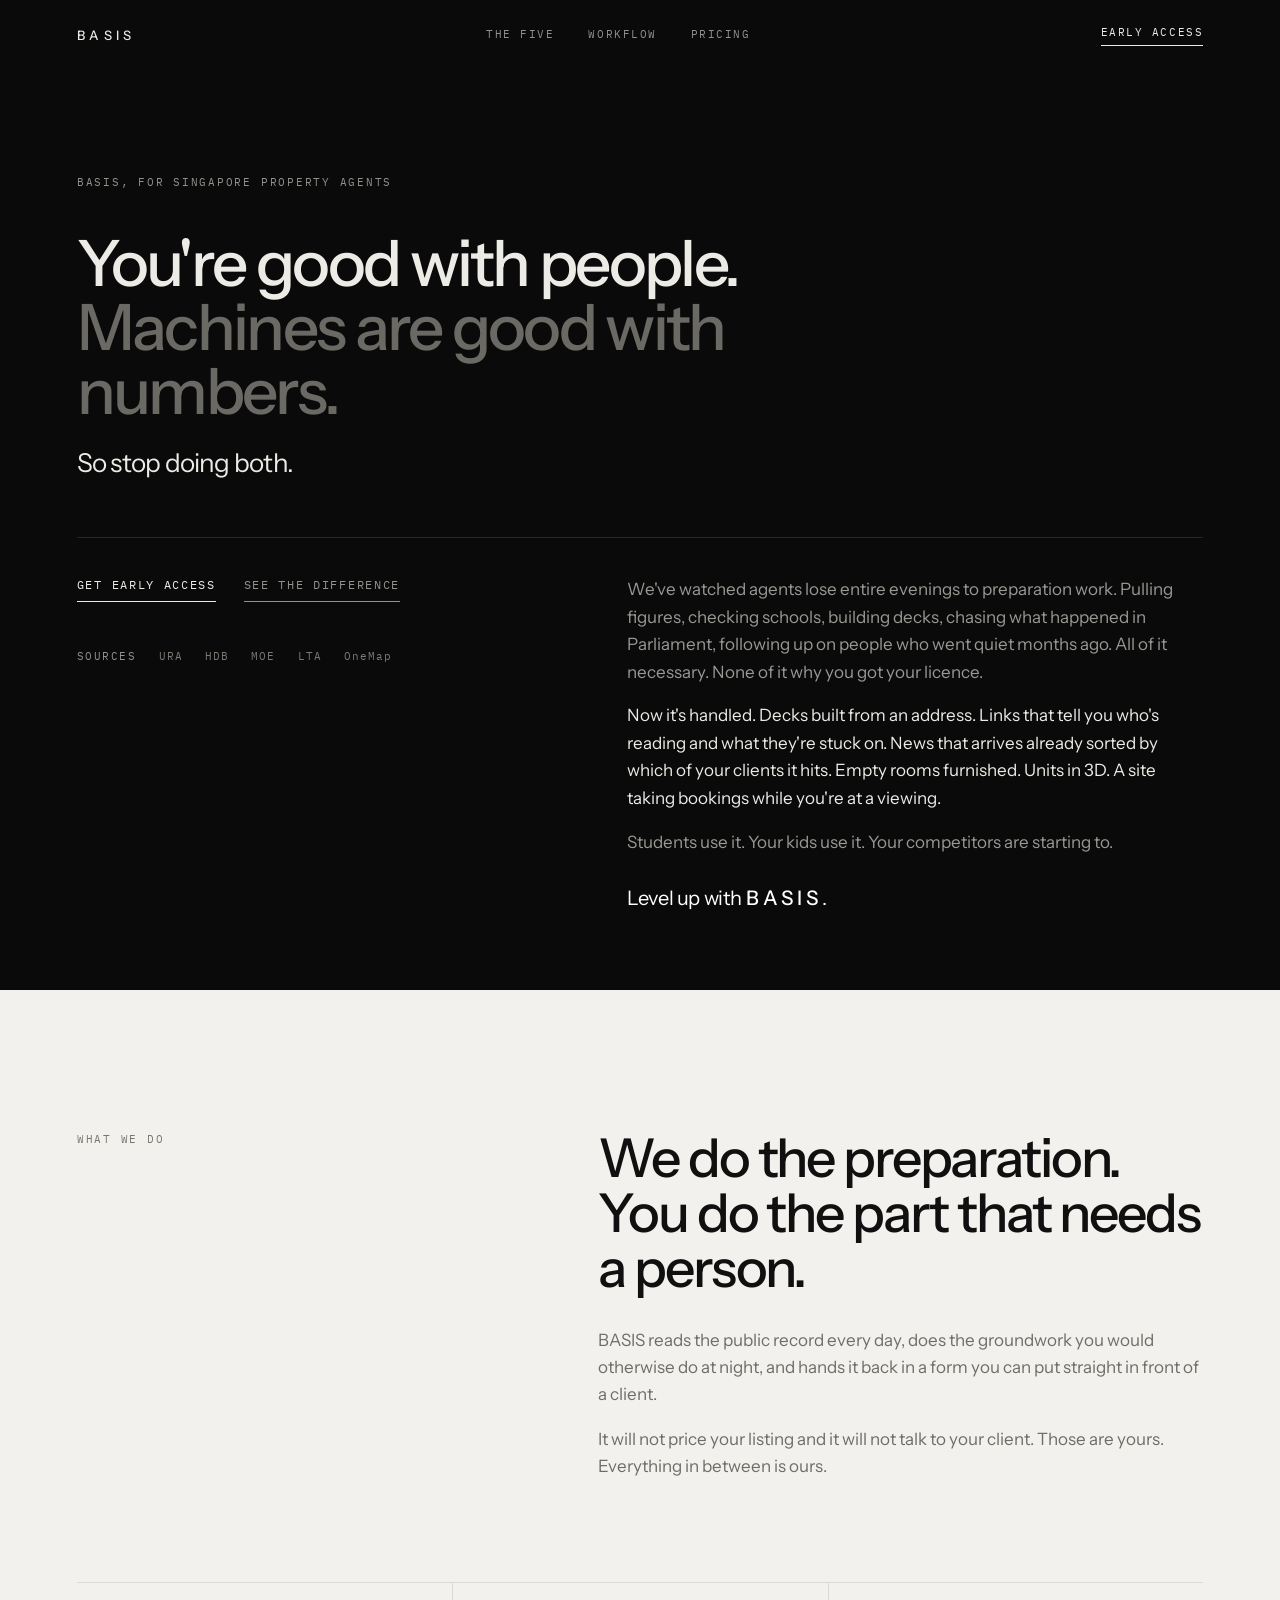
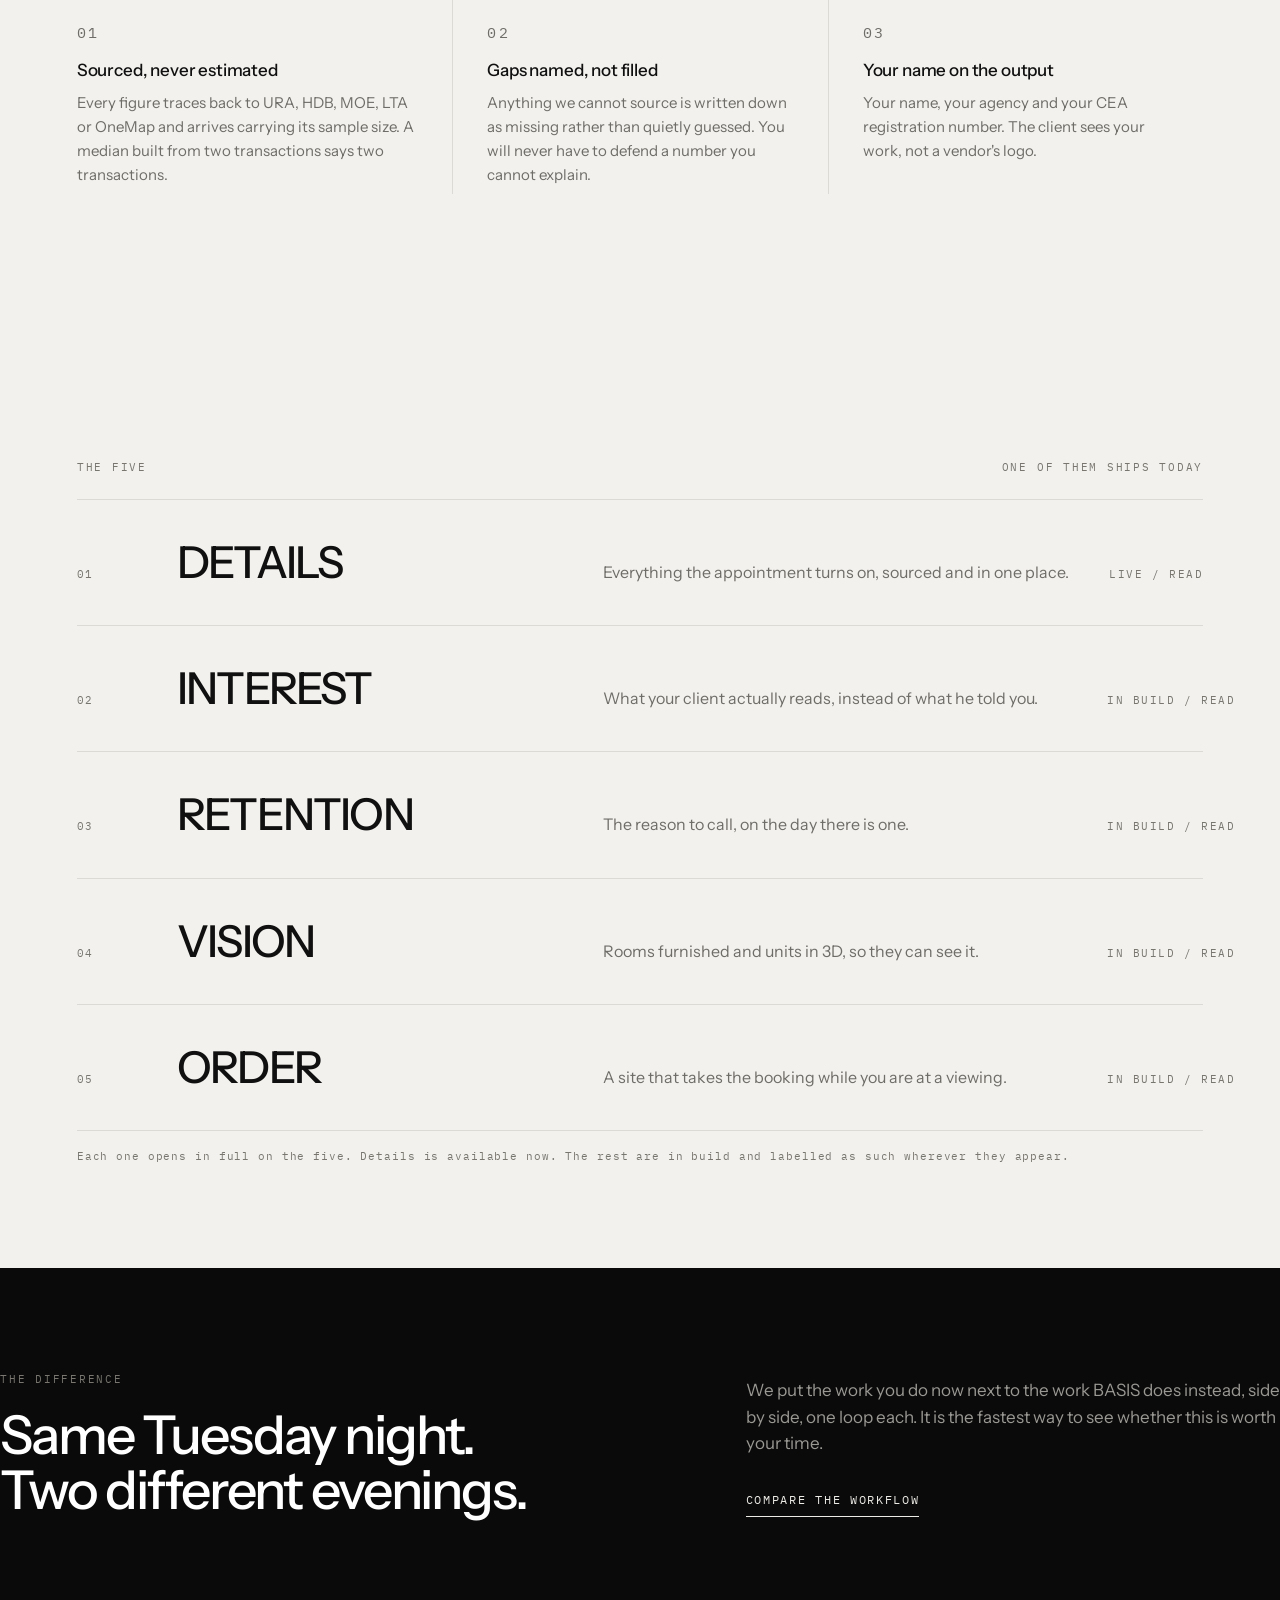
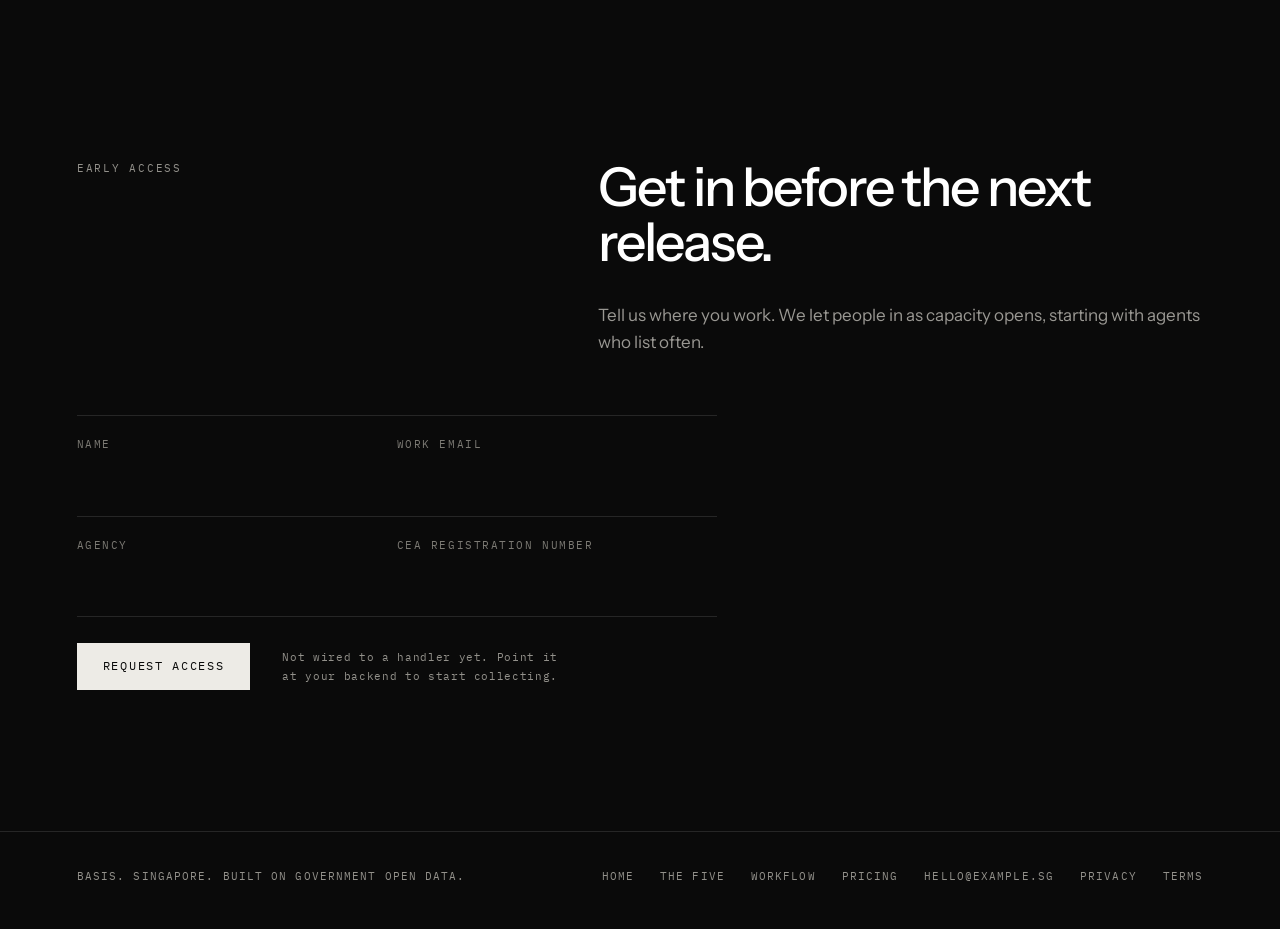
==== commit 66a5612c: "Split into a four page site with an animated workflow comparison Home no longer carries everything. " ====
--- a/index.html
+++ b/index.html
@@ -6,302 +6,21 @@
 <title>BASIS</title>
 <meta name="description" content="BASIS handles the preparation behind property agency in Singapore. Details, interest, retention, vision, order.">
 <meta property="og:title" content="BASIS">
-<meta property="og:description" content="You're good with people. Machines are good with numbers. So stop doing both.">
+<meta property="og:description" content="BASIS handles the preparation behind property agency in Singapore. Details, interest, retention, vision, order.">
 <meta property="og:type" content="website">
 <link rel="preconnect" href="https://fonts.googleapis.com">
 <link rel="preconnect" href="https://fonts.gstatic.com" crossorigin>
 <link href="https://fonts.googleapis.com/css2?family=IBM+Plex+Mono:wght@400&family=Instrument+Sans:wght@400;500;600&display=swap" rel="stylesheet">
-<style>
-:root{
-  --paper:#F2F1ED;
-  --white:#FBFBFA;
-  --ink:#101010;
-  --ink-deep:#0A0A0A;
-  --muted:#6F6D68;
-  --faint:#78766F;
-  --rule:#DCDAD4;
-  --rule-soft:#E6E4DF;
-  --on-ink:#EDEBE6;
-  --on-ink-muted:#93918B;
-  --on-ink-rule:#262626;
-
-  --sans:"Instrument Sans",-apple-system,BlinkMacSystemFont,"Segoe UI",Helvetica,Arial,sans-serif;
-  --mono:"IBM Plex Mono",ui-monospace,"SF Mono",Menlo,monospace;
-
-  --gut:clamp(22px,6vw,88px);
-  --wide:1340px;
-  --nav-h:70px;
-}
-
-*{box-sizing:border-box;}
-html{-webkit-text-size-adjust:100%;scroll-behavior:smooth;}
-body{
-  margin:0;background:var(--paper);color:var(--ink);
-  font-family:var(--sans);font-size:17px;line-height:1.58;
-  -webkit-font-smoothing:antialiased;text-rendering:optimizeLegibility;
-  font-feature-settings:"ss01" 1;
-}
-a{color:inherit;}
-img,svg{max-width:100%;}
-:focus-visible{outline:1px solid currentColor;outline-offset:4px;}
-.wrap{max-width:var(--wide);margin:0 auto;padding-left:var(--gut);padding-right:var(--gut);}
-.mono{font-family:var(--mono);font-variant-numeric:tabular-nums;}
-.sr{position:absolute;width:1px;height:1px;overflow:hidden;clip:rect(0 0 0 0);white-space:nowrap;}
-
-.label{
-  font-family:var(--mono);font-size:.6875rem;letter-spacing:.16em;
-  text-transform:uppercase;color:var(--faint);margin:0;
-}
-
-/* ---------------- nav ---------------- */
-.nav{
-  position:fixed;top:0;left:0;right:0;z-index:70;height:var(--nav-h);
-  transition:background .35s ease,color .35s ease,border-color .35s ease;
-  border-bottom:1px solid transparent;
-}
-.nav-in{display:flex;align-items:center;justify-content:space-between;height:var(--nav-h);gap:24px;}
-.mark{
-  font-size:.8125rem;font-weight:500;letter-spacing:.34em;
-  text-decoration:none;text-transform:uppercase;
-}
-.nav-links{display:none;gap:34px;font-family:var(--mono);font-size:.6875rem;letter-spacing:.14em;text-transform:uppercase;}
-.nav-links a{text-decoration:none;opacity:.6;transition:opacity .25s;}
-.nav-links a:hover{opacity:1;}
-.nav-cta{
-  font-family:var(--mono);font-size:.6875rem;letter-spacing:.14em;text-transform:uppercase;
-  text-decoration:none;padding-bottom:4px;border-bottom:1px solid currentColor;white-space:nowrap;
-  opacity:.9;transition:opacity .25s;
-}
-.nav-cta:hover{opacity:1;}
-@media(min-width:940px){.nav-links{display:flex;}}
-.nav[data-mode="dark"]{color:var(--on-ink);}
-.nav[data-mode="dark"].stuck{background:rgba(10,10,10,.9);backdrop-filter:blur(14px);border-bottom-color:var(--on-ink-rule);}
-.nav[data-mode="light"]{color:var(--ink);background:rgba(242,241,237,.9);backdrop-filter:blur(14px);border-bottom-color:var(--rule);}
-
-/* ---------------- banner ---------------- */
-.banner{
-  background:var(--ink-deep);color:var(--on-ink);
-  padding:calc(var(--nav-h) + clamp(58px,9vw,104px)) 0 clamp(48px,7vw,76px);
-  min-height:min(100svh,960px);display:flex;align-items:center;
-}
-.banner-in{width:100%;}
-.banner .label{color:var(--on-ink-muted);}
-h1{
-  font-size:clamp(2.2rem,5vw,4.4rem);
-  line-height:1;letter-spacing:-.042em;font-weight:500;
-  margin:clamp(24px,3.4vw,40px) 0 0;max-width:19ch;
-}
-h1 .dim{color:#6A6964;}
-.stop{
-  font-size:clamp(1.1875rem,2.2vw,1.625rem);
-  line-height:1.15;letter-spacing:-.03em;font-weight:400;
-  margin:clamp(18px,2.4vw,26px) 0 0;color:var(--on-ink);
-}
-.banner-grid{
-  display:grid;gap:clamp(34px,5vw,60px);
-  margin-top:clamp(38px,4.6vw,58px);
-  padding-top:clamp(28px,3.4vw,38px);
-  border-top:1px solid var(--on-ink-rule);
-}
-@media(min-width:900px){.banner-grid{grid-template-columns:minmax(0,1fr) minmax(0,1.25fr);gap:clamp(48px,7vw,110px);}}
-.hook p{margin:0 0 16px;color:#9A9893;font-size:1.0625rem;line-height:1.62;max-width:58ch;}
-.hook p:last-child{margin-bottom:0;}
-.hook .lift{color:var(--on-ink);}
-.hook .close{
-  margin-top:26px;color:#fff;font-size:1.25rem;letter-spacing:-.02em;
-}
-.hook .close b{font-weight:500;letter-spacing:.2em;}
-.banner-side{display:flex;flex-direction:column;gap:clamp(30px,4vw,46px);}
-.acts{display:flex;flex-wrap:wrap;gap:10px 28px;align-items:center;}
-.link-cta{
-  font-family:var(--mono);font-size:.75rem;letter-spacing:.14em;text-transform:uppercase;
-  text-decoration:none;padding-bottom:6px;border-bottom:1px solid currentColor;
-  transition:opacity .25s;
-}
-.link-cta.quiet{color:var(--on-ink-muted);}
-.link-cta:hover{opacity:.65;}
-.src{
-  display:flex;flex-wrap:wrap;gap:8px 22px;
-  font-family:var(--mono);font-size:.6875rem;letter-spacing:.1em;color:#7C7A74;
-}
-.src b{font-weight:400;color:var(--on-ink-muted);letter-spacing:.14em;text-transform:uppercase;}
-
-/* ---------------- sections ---------------- */
-.sec{padding:clamp(78px,12vw,168px) 0;}
-.sec-head{display:grid;gap:clamp(26px,4vw,52px);}
-@media(min-width:900px){.sec-head{grid-template-columns:minmax(0,1fr) minmax(0,1.4fr);gap:clamp(48px,7vw,110px);}}
-h2{
-  font-size:clamp(1.9rem,4.4vw,3.35rem);
-  line-height:1.02;letter-spacing:-.04em;font-weight:500;
-  margin:20px 0 0;max-width:18ch;
-}
-.body{font-size:1.0625rem;color:var(--muted);max-width:58ch;margin:0;}
-.body + .body{margin-top:18px;}
-.body b{color:var(--ink);font-weight:500;}
-
-.tenets{
-  margin-top:clamp(56px,8vw,104px);
-  display:grid;gap:0;border-top:1px solid var(--rule);
-}
-@media(min-width:820px){.tenets{grid-template-columns:repeat(3,1fr);}}
-.tenet{padding:26px 0 30px;border-bottom:1px solid var(--rule);}
-@media(min-width:820px){
-  .tenet{border-bottom:0;padding:30px 34px 8px 0;}
-  .tenet + .tenet{border-left:1px solid var(--rule);padding-left:34px;}
-}
-.tenet h3{margin:12px 0 0;font-size:1.0625rem;font-weight:500;letter-spacing:-.01em;}
-.tenet p{margin:8px 0 0;color:var(--muted);font-size:.9375rem;max-width:40ch;}
-
-/* ---------------- index ---------------- */
-.index{border-top:1px solid var(--rule);}
-.index-bar{
-  display:flex;justify-content:space-between;gap:20px;flex-wrap:wrap;
-  padding:22px 0;border-bottom:1px solid var(--rule);
-}
-
-/* ---------------- entries ---------------- */
-.entry{padding:clamp(60px,9vw,120px) 0 clamp(52px,8vw,104px);border-bottom:1px solid var(--rule);}
-.entry-top{display:flex;justify-content:space-between;align-items:baseline;gap:20px;}
-.entry-name{
-  font-size:clamp(3rem,12.5vw,10.5rem);
-  line-height:.86;letter-spacing:-.055em;font-weight:500;
-  margin:clamp(18px,2.6vw,34px) 0 0;text-transform:uppercase;
-}
-.entry-line{
-  font-size:clamp(1.25rem,2.7vw,2rem);
-  line-height:1.14;letter-spacing:-.03em;font-weight:400;
-  margin:clamp(22px,3vw,40px) 0 0;max-width:22ch;
-}
-.entry-grid{
-  display:grid;gap:clamp(30px,4vw,56px);
-  margin-top:clamp(30px,4vw,54px);
-}
-@media(min-width:900px){.entry-grid{grid-template-columns:minmax(0,1fr) minmax(0,1.15fr);gap:clamp(48px,7vw,110px);}}
-
-.spec{list-style:none;margin:0;padding:0;border-top:1px solid var(--rule);}
-.spec li{
-  display:grid;grid-template-columns:2.6rem 1fr;gap:6px 14px;align-items:baseline;
-  padding:13px 0;border-bottom:1px solid var(--rule-soft);
-}
-.spec .n{font-family:var(--mono);font-size:.6875rem;color:var(--faint);letter-spacing:.1em;}
-.spec .t{font-size:.9375rem;}
-.spec .d{grid-column:2;color:var(--muted);font-size:.875rem;margin:0;}
-.spec .fig{
-  grid-column:2;font-family:var(--mono);font-size:.75rem;color:var(--ink);
-  font-variant-numeric:tabular-nums;
-}
-.spec .fig:empty{display:none;}
-.spec.plain li{grid-template-columns:1fr;}
-.spec.plain .t{font-size:1rem;}
-
-/* readout */
-.readout{border-top:1px solid var(--rule);}
-.rrow{
-  display:grid;grid-template-columns:1fr;gap:7px;
-  padding:13px 0;border-bottom:1px solid var(--rule-soft);
-}
-@media(min-width:560px){.rrow{grid-template-columns:14ch 1fr 8ch;gap:18px;align-items:center;}}
-.rname{font-size:.9375rem;color:var(--muted);}
-.rtrack{height:1px;background:var(--rule);position:relative;}
-.rfill{
-  position:absolute;left:0;top:-1px;height:3px;width:0;background:var(--ink);
-  transition:width 1.1s cubic-bezier(.22,.75,.2,1);
-}
-.rcount{font-family:var(--mono);font-size:.75rem;color:var(--faint);letter-spacing:.06em;}
-@media(min-width:560px){.rcount{text-align:right;}}
-.readout.played .rfill{width:var(--w);}
-.rrow.key .rname{color:var(--ink);}
-.rrow.key .rcount{color:var(--ink);}
-.rrow:last-of-type{border-bottom:0;}
-.verdict{
-  border-top:1px solid var(--rule);margin-top:4px;padding-top:22px;
-  opacity:0;transform:translateY(5px);
-  transition:opacity .6s .85s ease,transform .6s .85s ease;
-}
-.readout.played .verdict{opacity:1;transform:none;}
-.verdict p{margin:0;font-size:1.0625rem;line-height:1.5;max-width:44ch;}
-.verdict .sub{margin-top:8px;color:var(--muted);font-size:.875rem;font-family:var(--mono);}
-.note{font-family:var(--mono);font-size:.6875rem;letter-spacing:.08em;color:var(--faint);margin:16px 0 0;line-height:1.7;}
-.play{
-  font:inherit;font-family:var(--mono);font-size:.6875rem;letter-spacing:.14em;text-transform:uppercase;
-  background:none;border:0;border-bottom:1px solid var(--rule);color:var(--muted);
-  padding:0 0 4px;cursor:pointer;transition:color .25s,border-color .25s;
-}
-.play:hover{color:var(--ink);border-color:var(--ink);}
-.readout.played .play{opacity:.4;}
-
-/* ---------------- pricing ---------------- */
-.tiers{display:grid;gap:0;border-top:1px solid var(--rule);margin-top:clamp(48px,7vw,88px);}
-@media(min-width:880px){.tiers{grid-template-columns:repeat(3,1fr);}}
-.tier{padding:32px 0 36px;border-bottom:1px solid var(--rule);display:flex;flex-direction:column;}
-@media(min-width:880px){
-  .tier{border-bottom:0;padding:34px 36px 8px 0;}
-  .tier + .tier{border-left:1px solid var(--rule);padding-left:36px;}
-}
-.tier h3{margin:14px 0 0;font-size:1.5rem;font-weight:500;letter-spacing:-.03em;text-transform:uppercase;}
-.tier h3[data-slot]{color:var(--faint);text-transform:none;font-size:1.125rem;border-bottom:1px dashed var(--rule);display:inline-block;padding-bottom:3px;}
-.price{font-family:var(--mono);font-size:.75rem;letter-spacing:.08em;color:var(--faint);margin:14px 0 26px;}
-.tier ul{list-style:none;margin:0;padding:0;flex:1;}
-.tier li{font-size:.9375rem;color:var(--muted);padding:9px 0;border-top:1px solid var(--rule-soft);}
-.tier li:first-child{border-top:0;}
-.tier .link-cta{margin-top:28px;align-self:flex-start;color:var(--ink);}
-
-/* ---------------- close ---------------- */
-.close-sec{background:var(--ink-deep);color:var(--on-ink);}
-.close-sec .label{color:var(--on-ink-muted);}
-.close-sec h2{color:#fff;}
-.close-sec .body{color:#9A9893;}
-.form{display:grid;gap:0;margin-top:clamp(38px,5vw,60px);max-width:640px;border-top:1px solid var(--on-ink-rule);}
-@media(min-width:620px){.form{grid-template-columns:1fr 1fr;}}
-.field{display:flex;flex-direction:column;gap:8px;padding:20px 0 22px;border-bottom:1px solid var(--on-ink-rule);}
-@media(min-width:620px){.field:nth-child(odd){padding-right:32px;}}
-label{font-family:var(--mono);font-size:.6875rem;letter-spacing:.14em;text-transform:uppercase;color:#7C7A74;}
-input{
-  font:inherit;font-size:1.0625rem;padding:0;border:0;background:transparent;
-  color:#fff;min-height:32px;
-}
-input::placeholder{color:#5A5954;}
-input:focus{outline:0;}
-.field:focus-within label{color:var(--on-ink-muted);}
-.form-foot{grid-column:1/-1;padding-top:26px;display:flex;flex-wrap:wrap;gap:18px 32px;align-items:center;}
-.submit{
-  font:inherit;font-family:var(--mono);font-size:.75rem;letter-spacing:.14em;text-transform:uppercase;
-  background:var(--on-ink);color:var(--ink-deep);border:0;
-  padding:14px 26px;cursor:pointer;transition:opacity .25s;
-}
-.submit:hover{opacity:.8;}
-.formnote{font-family:var(--mono);font-size:.6875rem;letter-spacing:.06em;color:#93918B;margin:0;max-width:40ch;line-height:1.7;}
-
-/* ---------------- footer ---------------- */
-footer{background:var(--ink-deep);color:#93918B;padding:0 0 44px;}
-.foot{
-  display:flex;flex-wrap:wrap;gap:14px 32px;justify-content:space-between;align-items:center;
-  padding-top:36px;border-top:1px solid var(--on-ink-rule);
-  font-family:var(--mono);font-size:.6875rem;letter-spacing:.1em;text-transform:uppercase;
-}
-.foot a{text-decoration:none;}
-.foot a:hover{color:var(--on-ink);}
-.foot nav{display:flex;flex-wrap:wrap;gap:12px 26px;}
-
-/* ---------------- motion ---------------- */
-.rv{opacity:0;transform:translateY(16px);transition:opacity .9s cubic-bezier(.2,.7,.2,1),transform .9s cubic-bezier(.2,.7,.2,1);}
-.rv.in{opacity:1;transform:none;}
-@media(prefers-reduced-motion:reduce){
-  html{scroll-behavior:auto;}
-  .rv,.rfill,.verdict{transition:none;}
-  .rv{opacity:1;transform:none;}
-}
-</style>
+<link rel="stylesheet" href="assets/basis.css">
 </head>
 <body>
-
 <header class="nav" id="nav" data-mode="dark">
   <div class="wrap nav-in">
-    <a class="mark" href="#top">Basis</a>
+    <a class="mark" href="index.html">Basis</a>
     <nav class="nav-links">
-      <a href="#what">What we do</a>
-      <a href="#index">The five</a>
-      <a href="#pricing">Pricing</a>
+      <a href="features.html">The five</a>
+      <a href="workflow.html">Workflow</a>
+      <a href="pricing.html">Pricing</a>
     </nav>
     <a class="nav-cta" href="#access">Early access</a>
   </div>
@@ -309,9 +28,8 @@
 
 <main id="top">
 
-  <!-- ============ BANNER ============ -->
-  <section class="banner">
-    <div class="wrap banner-in">
+  <section class="masthead tall">
+    <div class="wrap masthead-in">
       <p class="label">Basis, for Singapore property agents</p>
 
       <h1>You're good with people. <span class="dim">Machines are good with numbers.</span></h1>
@@ -321,7 +39,7 @@
         <div class="banner-side">
           <div class="acts">
             <a class="link-cta" href="#access">Get early access</a>
-            <a class="link-cta quiet" href="#index">See the five</a>
+            <a class="link-cta quiet" href="workflow.html">See the difference</a>
           </div>
           <div class="src">
             <b>Sources</b>
@@ -339,16 +57,13 @@
     </div>
   </section>
 
-  <!-- ============ WHAT WE DO ============ -->
   <section class="sec" id="what">
     <div class="wrap">
       <div class="sec-head rv">
-        <div>
-          <p class="label">What we do</p>
-        </div>
+        <div><p class="label">What we do</p></div>
         <div>
           <h2>We do the preparation. You do the part that needs a person.</h2>
-          <p class="body" style="margin-top:32px">BASIS reads the public record every day, does the groundwork you would otherwise do at night, and hands it back in a form you can put straight in front of a client.</p>
+          <p class="body first">BASIS reads the public record every day, does the groundwork you would otherwise do at night, and hands it back in a form you can put straight in front of a client.</p>
           <p class="body">It will not price your listing and it will not talk to your client. Those are yours. Everything in between is ours.</p>
         </div>
       </div>
@@ -373,205 +88,70 @@
     </div>
   </section>
 
-  <!-- ============ THE FIVE ============ -->
-  <section class="index" id="index">
+  <section class="sec tight" id="five">
     <div class="wrap">
-      <div class="index-bar">
+      <div class="bar rv">
         <p class="label">The five</p>
-        <p class="label">Details, interest, retention, vision, order</p>
-      </div>
-
-      <!-- 01 DETAILS -->
-      <article class="entry rv">
-        <div class="entry-top">
-          <p class="label">01</p>
-          <p class="label">Available now</p>
-        </div>
-        <h2 class="entry-name">Details</h2>
-        <p class="entry-line">A deal turns on a detail. Usually one you did not check.</p>
-        <div class="entry-grid">
-          <div>
-            <p class="body">Type an address. Every detail worth having comes back in eight sections, and every figure arrives carrying its source and the number of transactions behind it.</p>
-            <p class="body">What we cannot source is named as missing rather than quietly filled in. So you walk into the appointment holding all of it, and holding nothing you cannot explain.</p>
-          </div>
-          <ul class="spec">
-            <li><span class="n">01</span><span class="t">Property details</span><p class="d">Tenure, floor area, completion year and unit mix, read from the registry.</p><span class="fig"></span></li>
-            <li><span class="n">02</span><span class="t">Market prices</span><p class="d">Transactions in the project and around it, each median stamped with the sales behind it.</p><span class="fig"></span></li>
-            <li><span class="n">03</span><span class="t">Costs and financing</span><p class="d">Stamp duties, the cash and CPF split, and instalments your client can check line by line.</p><span class="fig"></span></li>
-            <li><span class="n">04</span><span class="t">Schools</span><p class="d">Inside the one and two kilometre bands, measured from MOE and OneMap data.</p><span class="fig"></span></li>
-            <li><span class="n">05</span><span class="t">Transport</span><p class="d">Stations, bus connections and drive times, drawn from LTA records.</p><span class="fig"></span></li>
-            <li><span class="n">06</span><span class="t">Amenities</span><p class="d">What sits within walking distance, located rather than described.</p><span class="fig"></span></li>
-            <li><span class="n">07</span><span class="t">Area outlook</span><p class="d">Planning decisions on record for the area, linked back to the primary document.</p><span class="fig"></span></li>
-            <li><span class="n">08</span><span class="t">Sources and gaps</span><p class="d">Every source cited, and every figure we could not find written down as missing.</p></li>
-          </ul>
-        </div>
-      </article>
-
-      <!-- 02 INTEREST -->
-      <article class="entry rv">
-        <div class="entry-top">
-          <p class="label">02</p>
-          <p class="label">In build</p>
-        </div>
-        <h2 class="entry-name">Interest</h2>
-        <p class="entry-line">Interest is a fact. Stop reading it off a face.</p>
-        <div class="entry-grid">
-          <div>
-            <p class="body">Send the deck as a link instead of a file. You see which sections he opened, how long he stayed in each one, what he forwarded, and what he never went back to.</p>
-            <p class="body">He came in talking about schools. He spent fourteen of his nineteen minutes on financing and forwarded it twice. <b>Open Monday with the section he chose, not the one you assumed.</b></p>
-            <p class="note">One link per client. Revocable. Always reading current data, so a deck sent in March does not quote March prices in June.</p>
-          </div>
-          <div>
-            <div class="readout" id="readout">
-              <div class="index-bar" style="border-bottom:0;padding:0 0 16px">
-                <p class="label">Client B, three opens</p>
-                <button class="play" id="play" type="button">Play session</button>
-              </div>
-              <div class="rrow"><span class="rname">Property details</span><span class="rtrack"><i class="rfill" style="--w:18%"></i></span><span class="rcount">2 opens</span></div>
-              <div class="rrow"><span class="rname">Market prices</span><span class="rtrack"><i class="rfill" style="--w:27%"></i></span><span class="rcount">3 opens</span></div>
-              <div class="rrow key"><span class="rname">Costs and financing</span><span class="rtrack"><i class="rfill" style="--w:100%"></i></span><span class="rcount">11 opens</span></div>
-              <div class="rrow"><span class="rname">Schools</span><span class="rtrack"><i class="rfill" style="--w:9%"></i></span><span class="rcount">1 open</span></div>
-              <div class="rrow"><span class="rname">Transport</span><span class="rtrack"><i class="rfill" style="--w:18%"></i></span><span class="rcount">2 opens</span></div>
-              <div class="rrow"><span class="rname">Amenities</span><span class="rtrack"><i class="rfill" style="--w:9%"></i></span><span class="rcount">1 open</span></div>
-              <div class="rrow"><span class="rname">Area outlook</span><span class="rtrack"><i class="rfill" style="--w:0%"></i></span><span class="rcount">0 opens</span></div>
-              <div class="rrow"><span class="rname">Sources and gaps</span><span class="rtrack"><i class="rfill" style="--w:9%"></i></span><span class="rcount">1 open</span></div>
-              <div class="verdict">
-                <p>Lead with financing. He has already shortlisted the objection for you.</p>
-                <p class="sub">14 min of 19 min in one section. Forwarded twice.</p>
-              </div>
-            </div>
-            <p class="note">Illustrative session. No real agent or client data appears on this site.</p>
-          </div>
-        </div>
-      </article>
-
-      <!-- 03 RETENTION -->
-      <article class="entry rv">
-        <div class="entry-top">
-          <p class="label">03</p>
-          <p class="label">In build</p>
-        </div>
-        <h2 class="entry-name">Retention</h2>
-        <p class="entry-line">You do not lose clients to competitors. You lose them to silence.</p>
-        <div class="entry-grid">
-          <div>
-            <p class="body">BASIS reads property news and the official record every day and goes to the primary document for Parliament and ministry announcements, not to somebody's summary of it.</p>
-            <p class="body">Then it does the hour that you never have. It works out which of your own clients each change actually touches, groups them, and drafts the message for each group. <b>The client who went quiet in March hears from you the morning something moves that affects him.</b> You read it, change what you want, and send.</p>
-          </div>
-          <ul class="spec plain">
-            <li><span class="t">Primary record, not a summary</span><p class="d">Parliament and ministry releases read at source and linked back to the document.</p></li>
-            <li><span class="t">Sorted by client, not by topic</span><p class="d">The question it answers is who this hits, not what happened today.</p></li>
-            <li><span class="t">Drafted, never sent without you</span><p class="d">A message per group, waiting for your edit. Nothing leaves under your name until you send it.</p></li>
-            <li><span class="t">A reason to call</span><p class="d">Contact that is useful to the person receiving it, which is the only kind that keeps working.</p></li>
-          </ul>
-        </div>
-      </article>
-
-      <!-- 04 VISION -->
-      <article class="entry rv">
-        <div class="entry-top">
-          <p class="label">04</p>
-          <p class="label">In build</p>
-        </div>
-        <h2 class="entry-name">Vision</h2>
-        <p class="entry-line">Most buyers cannot picture it. So hand them the picture.</p>
-        <div class="entry-grid">
-          <div>
-            <p class="body">An empty room is a hard sell, because the buyer is standing in it doing the imagining alone and on the spot. Furnish it in the photograph instead, with every piece identified and the shops that sell it.</p>
-            <p class="body">Then let them walk the unit in 3D, from a phone, on the train, at midnight. <b>The ones who turn up have already decided the layout works.</b> Fewer wasted viewings, on both sides.</p>
-          </div>
-          <ul class="spec plain">
-            <li><span class="t">Furnished from a photograph</span><p class="d">Upload a bare room, get a styled one back.</p></li>
-            <li><span class="t">Pieces identified, with sources</span><p class="d">Not decoration. A list your client can actually buy from.</p></li>
-            <li><span class="t">The unit in 3D</span><p class="d">Built from the floor plan rather than from a camera rig you have to book.</p></li>
-            <li><span class="t">Walkable from anywhere</span><p class="d">No app, no appointment, no travel time spent on a maybe.</p></li>
-          </ul>
-        </div>
-      </article>
-
-      <!-- 05 ORDER -->
-      <article class="entry rv">
-        <div class="entry-top">
-          <p class="label">05</p>
-          <p class="label">In build</p>
-        </div>
-        <h2 class="entry-name">Order</h2>
-        <p class="entry-line">Both meanings. Bookings taken, and a week that arranges itself.</p>
-        <div class="entry-grid">
-          <div>
-            <p class="body">A site under your own name, carrying your listings and your CEA registration number, taking consultations while you are standing in someone else's living room.</p>
-            <p class="body">You are unreachable for most of the working day. <b>This is the part of you that is not.</b> Bookings arrive in one place, and the week is arranged before you get back to your phone.</p>
-          </div>
-          <ul class="spec plain">
-            <li><span class="t">A site under your name</span><p class="d">Your listings, your registration number, no vendor's logo on it.</p></li>
-            <li><span class="t">Consultations booked without you</span><p class="d">A calendar that keeps working through a viewing.</p></li>
-            <li><span class="t">One place for the day</span><p class="d">Enquiries and bookings in order rather than across four apps.</p></li>
-          </ul>
-        </div>
-      </article>
-    </div>
-  </section>
-
-  <!-- ============ PRICING ============ -->
-  <section class="sec" id="pricing">
-    <div class="wrap">
-      <div class="sec-head rv">
-        <div><p class="label">Pricing</p></div>
-        <div>
-          <h2>Three tiers. No asterisks.</h2>
-          <p class="body" style="margin-top:32px">Start free and move up when the volume justifies it. Names and prices for the upper two are still being set, so they sit here as open slots rather than as something invented.</p>
-        </div>
-      </div>
-
-      <div class="tiers rv">
-        <div class="tier">
-          <p class="label">Tier 01</p>
-          <h3>Free</h3>
-          <p class="price">No card, no trial clock</p>
-          <ul>
-            <li>Limited details each month</li>
-            <li>All eight sections, fully sourced</li>
-            <li>Sources and gaps included</li>
-          </ul>
-          <a class="link-cta" href="#access">Get early access</a>
-        </div>
-        <div class="tier">
-          <p class="label">Tier 02</p>
-          <h3 data-slot>Name pending</h3>
-          <p class="price">Price pending</p>
-          <ul>
-            <li>Unlimited details</li>
-            <li>Interest, limited volume</li>
-            <li>Vision, limited volume</li>
-            <li>Retention</li>
-          </ul>
-          <a class="link-cta" href="#access">Get early access</a>
-        </div>
-        <div class="tier">
-          <p class="label">Tier 03</p>
-          <h3 data-slot>Name pending</h3>
-          <p class="price">Price pending</p>
-          <ul>
-            <li>Everything in tier 02</li>
-            <li>Interest, unlimited</li>
-            <li>Vision, unlimited</li>
-            <li>Order, your own site</li>
-            <li>Client database filtering</li>
-          </ul>
-          <a class="link-cta" href="#access">Get early access</a>
-        </div>
-      </div>
-    </div>
-  </section>
-
-  <!-- ============ EARLY ACCESS ============ -->
-  <section class="sec close-sec" id="access">
+        <p class="label">One of them ships today</p>
+      </div>
+
+      <div class="five rv">
+        <a class="five-row" href="features.html#details" data-state="live">
+          <span class="five-n">01</span>
+          <h3 class="five-name">Details</h3>
+          <p class="five-line">Everything the appointment turns on, sourced and in one place.</p>
+          <span class="five-go">Read</span>
+        </a>
+        <a class="five-row" href="features.html#interest" data-state="build">
+          <span class="five-n">02</span>
+          <h3 class="five-name">Interest</h3>
+          <p class="five-line">What your client actually reads, instead of what he told you.</p>
+          <span class="five-go">Read</span>
+        </a>
+        <a class="five-row" href="features.html#retention" data-state="build">
+          <span class="five-n">03</span>
+          <h3 class="five-name">Retention</h3>
+          <p class="five-line">The reason to call, on the day there is one.</p>
+          <span class="five-go">Read</span>
+        </a>
+        <a class="five-row" href="features.html#vision" data-state="build">
+          <span class="five-n">04</span>
+          <h3 class="five-name">Vision</h3>
+          <p class="five-line">Rooms furnished and units in 3D, so they can see it.</p>
+          <span class="five-go">Read</span>
+        </a>
+        <a class="five-row" href="features.html#order" data-state="build">
+          <span class="five-n">05</span>
+          <h3 class="five-name">Order</h3>
+          <p class="five-line">A site that takes the booking while you are at a viewing.</p>
+          <span class="five-go">Read</span>
+        </a>
+      </div>
+
+      <p class="note rv">Each one opens in full on the five. Details is available now. The rest are in build and labelled as such wherever they appear.</p>
+    </div>
+  </section>
+
+  <section class="callout">
+    <div class="wrap inner">
+      <div>
+        <p class="label">The difference</p>
+        <h2>Same Tuesday night. Two different evenings.</h2>
+      </div>
+      <div>
+        <p class="body">We put the work you do now next to the work BASIS does instead, side by side, one loop each. It is the fastest way to see whether this is worth your time.</p>
+        <p style="margin:28px 0 0"><a class="link-cta" href="workflow.html">Compare the workflow</a></p>
+      </div>
+    </div>
+  </section>
+
+  <section class="sec close-sec on-dark" id="access">
     <div class="wrap">
       <div class="sec-head">
         <div><p class="label">Early access</p></div>
         <div>
           <h2>Get in before the next release.</h2>
-          <p class="body" style="margin-top:32px">Tell us where you work. We let people in as capacity opens, starting with agents who list often.</p>
+          <p class="body first">Tell us where you work. We let people in as capacity opens, starting with agents who list often.</p>
         </div>
       </div>
 
@@ -606,6 +186,10 @@
   <div class="wrap foot">
     <span>Basis. Singapore. Built on government open data.</span>
     <nav>
+      <a href="index.html">Home</a>
+      <a href="features.html">The five</a>
+      <a href="workflow.html">Workflow</a>
+      <a href="pricing.html">Pricing</a>
       <a href="mailto:hello@example.sg">hello@example.sg</a>
       <a href="/privacy">Privacy</a>
       <a href="/terms">Terms</a>
@@ -613,57 +197,6 @@
   </div>
 </footer>
 
-<script>
-(function(){
-  var reduce = window.matchMedia('(prefers-reduced-motion: reduce)').matches;
-
-  var nav = document.getElementById('nav');
-  var banner = document.querySelector('.banner');
-  function paintNav(){
-    var y = window.scrollY || window.pageYOffset;
-    nav.dataset.mode = y > banner.offsetHeight - 80 ? 'light' : 'dark';
-    nav.classList.toggle('stuck', y > 8);
-  }
-  paintNav();
-  window.addEventListener('scroll', paintNav, {passive:true});
-  window.addEventListener('resize', paintNav);
-
-  var items = document.querySelectorAll('.rv');
-  if (reduce || !('IntersectionObserver' in window)) {
-    items.forEach(function(el){ el.classList.add('in'); });
-  } else {
-    var rio = new IntersectionObserver(function(entries){
-      entries.forEach(function(e){
-        if (e.isIntersecting) { e.target.classList.add('in'); rio.unobserve(e.target); }
-      });
-    }, {threshold:.08, rootMargin:'0px 0px -6% 0px'});
-    items.forEach(function(el){ rio.observe(el); });
-  }
-
-  var readout = document.getElementById('readout');
-  var play = document.getElementById('play');
-  function run(){
-    readout.classList.add('played');
-    play.textContent = 'Session played';
-    play.setAttribute('aria-disabled','true');
-  }
-  play.addEventListener('click', run);
-  if (reduce) { run(); }
-  else if ('IntersectionObserver' in window) {
-    var io = new IntersectionObserver(function(entries){
-      entries.forEach(function(e){
-        if (e.isIntersecting) { run(); io.disconnect(); }
-      });
-    }, {threshold:.3});
-    io.observe(readout);
-  }
-
-  document.getElementById('waitlistForm').addEventListener('submit', function(e){
-    e.preventDefault();
-    document.getElementById('formnote').textContent =
-      'No handler connected yet. Point this form at your backend or form service to start collecting.';
-  });
-})();
-</script>
+<script src="assets/basis.js"></script>
 </body>
 </html>
--- a/assets/basis.css
+++ b/assets/basis.css
@@ -0,0 +1,491 @@
+/* ============================================================
+   BASIS. Shared stylesheet.
+   Monochrome, hairlines, whitespace. No accent colour.
+   ============================================================ */
+
+:root{
+  --paper:#F2F1ED;
+  --white:#FBFBFA;
+  --ink:#101010;
+  --ink-deep:#0A0A0A;
+  --muted:#6F6D68;
+  --faint:#78766F;
+  --rule:#DCDAD4;
+  --rule-soft:#E6E4DF;
+  --on-ink:#EDEBE6;
+  --on-ink-muted:#93918B;
+  --on-ink-rule:#262626;
+
+  --sans:"Instrument Sans",-apple-system,BlinkMacSystemFont,"Segoe UI",Helvetica,Arial,sans-serif;
+  --mono:"IBM Plex Mono",ui-monospace,"SF Mono",Menlo,monospace;
+
+  --gut:clamp(22px,6vw,88px);
+  --wide:1340px;
+  --nav-h:70px;
+}
+
+*{box-sizing:border-box;}
+html{-webkit-text-size-adjust:100%;scroll-behavior:smooth;}
+body{
+  margin:0;background:var(--paper);color:var(--ink);
+  font-family:var(--sans);font-size:17px;line-height:1.58;
+  -webkit-font-smoothing:antialiased;text-rendering:optimizeLegibility;
+}
+a{color:inherit;}
+img,svg{max-width:100%;}
+:focus-visible{outline:1px solid currentColor;outline-offset:4px;}
+.wrap{max-width:var(--wide);margin:0 auto;padding-left:var(--gut);padding-right:var(--gut);}
+.sr{position:absolute;width:1px;height:1px;overflow:hidden;clip:rect(0 0 0 0);white-space:nowrap;}
+
+.label{
+  font-family:var(--mono);font-size:.6875rem;letter-spacing:.16em;
+  text-transform:uppercase;color:var(--faint);margin:0;
+}
+.on-dark .label,.masthead .label{color:var(--on-ink-muted);}
+
+/* ---------------- nav ---------------- */
+.nav{
+  position:fixed;top:0;left:0;right:0;z-index:70;height:var(--nav-h);
+  transition:background .35s ease,color .35s ease,border-color .35s ease;
+  border-bottom:1px solid transparent;
+}
+.nav-in{display:flex;align-items:center;justify-content:space-between;height:var(--nav-h);gap:24px;}
+.mark{font-size:.8125rem;font-weight:500;letter-spacing:.34em;text-decoration:none;text-transform:uppercase;}
+.nav-links{
+  display:none;gap:34px;
+  font-family:var(--mono);font-size:.6875rem;letter-spacing:.14em;text-transform:uppercase;
+}
+.nav-links a{text-decoration:none;opacity:.6;transition:opacity .25s;}
+.nav-links a:hover,.nav-links a[aria-current="page"]{opacity:1;}
+.nav-cta{
+  font-family:var(--mono);font-size:.6875rem;letter-spacing:.14em;text-transform:uppercase;
+  text-decoration:none;padding-bottom:4px;border-bottom:1px solid currentColor;white-space:nowrap;
+}
+@media(min-width:940px){.nav-links{display:flex;}}
+.nav[data-mode="dark"]{color:var(--on-ink);}
+.nav[data-mode="dark"].stuck{background:rgba(10,10,10,.9);backdrop-filter:blur(14px);border-bottom-color:var(--on-ink-rule);}
+.nav[data-mode="light"]{color:var(--ink);background:rgba(242,241,237,.9);backdrop-filter:blur(14px);border-bottom-color:var(--rule);}
+
+/* ---------------- masthead ---------------- */
+.masthead{
+  background:var(--ink-deep);color:var(--on-ink);
+  padding:calc(var(--nav-h) + clamp(58px,8vw,96px)) 0 clamp(52px,7vw,86px);
+}
+.masthead.tall{
+  padding:calc(var(--nav-h) + clamp(58px,9vw,104px)) 0 clamp(48px,7vw,76px);
+  min-height:min(100svh,960px);display:flex;align-items:center;
+}
+.masthead-in{width:100%;}
+.masthead h1{
+  font-size:clamp(2.2rem,5vw,4.4rem);
+  line-height:1;letter-spacing:-.042em;font-weight:500;
+  margin:clamp(24px,3.4vw,40px) 0 0;max-width:19ch;
+}
+.masthead h1 .dim{color:#6A6964;}
+.masthead .stand{
+  font-size:clamp(1.0625rem,1.6vw,1.25rem);color:#9A9893;
+  margin:clamp(20px,2.6vw,28px) 0 0;max-width:56ch;
+}
+.stop{
+  font-size:clamp(1.1875rem,2.2vw,1.625rem);
+  line-height:1.15;letter-spacing:-.03em;font-weight:400;
+  margin:clamp(18px,2.4vw,26px) 0 0;color:var(--on-ink);
+}
+.banner-grid{
+  display:grid;gap:clamp(34px,5vw,60px);
+  margin-top:clamp(38px,4.6vw,58px);
+  padding-top:clamp(28px,3.4vw,38px);
+  border-top:1px solid var(--on-ink-rule);
+}
+@media(min-width:900px){.banner-grid{grid-template-columns:minmax(0,1fr) minmax(0,1.25fr);gap:clamp(48px,7vw,110px);}}
+.banner-side{display:flex;flex-direction:column;gap:clamp(30px,4vw,46px);}
+.hook p{margin:0 0 16px;color:#9A9893;font-size:1.0625rem;line-height:1.62;max-width:58ch;}
+.hook p:last-child{margin-bottom:0;}
+.hook .lift{color:var(--on-ink);}
+.hook .close{margin-top:26px;color:#fff;font-size:1.25rem;letter-spacing:-.02em;}
+.hook .close b{font-weight:500;letter-spacing:.2em;}
+.acts{display:flex;flex-wrap:wrap;gap:10px 28px;align-items:center;}
+.link-cta{
+  font-family:var(--mono);font-size:.75rem;letter-spacing:.14em;text-transform:uppercase;
+  text-decoration:none;padding-bottom:6px;border-bottom:1px solid currentColor;
+  transition:opacity .25s;display:inline-block;
+}
+.link-cta:hover{opacity:.6;}
+.link-cta.quiet{color:var(--on-ink-muted);}
+.src{display:flex;flex-wrap:wrap;gap:8px 22px;font-family:var(--mono);font-size:.6875rem;letter-spacing:.1em;color:#7C7A74;}
+.src b{font-weight:400;color:var(--on-ink-muted);letter-spacing:.14em;text-transform:uppercase;}
+
+/* ---------------- sections ---------------- */
+.sec{padding:clamp(72px,11vw,150px) 0;}
+.sec.tight{padding:clamp(56px,8vw,104px) 0;}
+.sec-head{display:grid;gap:clamp(26px,4vw,52px);}
+@media(min-width:900px){.sec-head{grid-template-columns:minmax(0,1fr) minmax(0,1.4fr);gap:clamp(48px,7vw,110px);}}
+h2{
+  font-size:clamp(1.9rem,4.4vw,3.35rem);
+  line-height:1.02;letter-spacing:-.04em;font-weight:500;
+  margin:20px 0 0;max-width:18ch;
+}
+.sec-head h2{margin-top:0;}
+.body{font-size:1.0625rem;color:var(--muted);max-width:58ch;margin:0;}
+.body + .body{margin-top:18px;}
+.body.first{margin-top:32px;}
+.body b{color:var(--ink);font-weight:500;}
+.on-dark .body{color:#9A9893;}
+.note{font-family:var(--mono);font-size:.6875rem;letter-spacing:.08em;color:var(--faint);margin:16px 0 0;line-height:1.7;}
+
+.tenets{margin-top:clamp(56px,8vw,104px);display:grid;border-top:1px solid var(--rule);}
+@media(min-width:820px){.tenets{grid-template-columns:repeat(3,1fr);}}
+.tenet{padding:26px 0 30px;border-bottom:1px solid var(--rule);}
+@media(min-width:820px){
+  .tenet{border-bottom:0;padding:30px 34px 8px 0;}
+  .tenet + .tenet{border-left:1px solid var(--rule);padding-left:34px;}
+}
+.tenet h3{margin:12px 0 0;font-size:1.0625rem;font-weight:500;letter-spacing:-.01em;}
+.tenet p{margin:8px 0 0;color:var(--muted);font-size:.9375rem;max-width:40ch;}
+
+.bar{display:flex;justify-content:space-between;gap:20px;flex-wrap:wrap;padding:22px 0;border-bottom:1px solid var(--rule);}
+.bar.top{border-bottom:0;border-top:1px solid var(--rule);}
+
+/* ---------------- the five, brief (home) ---------------- */
+.five{margin-top:0;}
+.five-row{
+  display:grid;grid-template-columns:1fr;gap:10px;
+  padding:clamp(26px,3.4vw,40px) 0;border-bottom:1px solid var(--rule);
+  text-decoration:none;position:relative;
+  transition:padding-left .35s cubic-bezier(.2,.7,.2,1);
+}
+@media(min-width:860px){
+  .five-row{grid-template-columns:4rem minmax(0,7.5fr) minmax(0,9fr) 6rem;gap:36px;align-items:baseline;}
+  .five-row:hover{padding-left:14px;}
+}
+.five-row:hover .five-name{opacity:.55;}
+.five-n{font-family:var(--mono);font-size:.6875rem;letter-spacing:.14em;color:var(--faint);}
+.five-name{
+  font-size:clamp(1.75rem,4vw,2.75rem);line-height:1;letter-spacing:-.04em;
+  font-weight:500;text-transform:uppercase;margin:0;transition:opacity .3s;
+}
+.five-line{margin:0;color:var(--muted);font-size:1rem;max-width:46ch;}
+.five-go{
+  font-family:var(--mono);font-size:.6875rem;letter-spacing:.14em;text-transform:uppercase;
+  color:var(--faint);white-space:nowrap;
+}
+@media(min-width:860px){.five-go{text-align:right;}}
+.five-row[data-state="build"] .five-go::before{content:"In build / ";}
+.five-row[data-state="live"] .five-go::before{content:"Live / ";}
+
+/* ---------------- callout ---------------- */
+.callout{background:var(--ink-deep);color:var(--on-ink);}
+.callout .inner{
+  display:grid;gap:clamp(28px,4vw,56px);align-items:end;
+  padding:clamp(56px,8vw,110px) 0;
+}
+@media(min-width:900px){.callout .inner{grid-template-columns:minmax(0,1.3fr) minmax(0,1fr);}}
+.callout h2{color:#fff;max-width:16ch;}
+.callout .body{color:#9A9893;}
+
+/* ---------------- feature entries ---------------- */
+.entry{padding:clamp(60px,9vw,120px) 0 clamp(52px,8vw,104px);border-bottom:1px solid var(--rule);}
+.entry:target{scroll-margin-top:var(--nav-h);}
+.entry-top{display:flex;justify-content:space-between;align-items:baseline;gap:20px;}
+.entry-name{
+  font-size:clamp(3rem,12.5vw,10.5rem);line-height:.86;letter-spacing:-.055em;
+  font-weight:500;margin:clamp(18px,2.6vw,34px) 0 0;text-transform:uppercase;
+}
+.entry-line{
+  font-size:clamp(1.25rem,2.7vw,2rem);line-height:1.14;letter-spacing:-.03em;
+  font-weight:400;margin:clamp(22px,3vw,40px) 0 0;max-width:22ch;
+}
+.entry-grid{display:grid;gap:clamp(30px,4vw,56px);margin-top:clamp(30px,4vw,54px);}
+@media(min-width:900px){.entry-grid{grid-template-columns:minmax(0,1fr) minmax(0,1.15fr);gap:clamp(48px,7vw,110px);}}
+
+.spec{list-style:none;margin:0;padding:0;border-top:1px solid var(--rule);}
+.spec li{display:grid;grid-template-columns:2.6rem 1fr;gap:6px 14px;align-items:baseline;padding:13px 0;border-bottom:1px solid var(--rule-soft);}
+.spec .n{font-family:var(--mono);font-size:.6875rem;color:var(--faint);letter-spacing:.1em;}
+.spec .t{font-size:.9375rem;}
+.spec .d{grid-column:2;color:var(--muted);font-size:.875rem;margin:0;}
+.spec .fig{grid-column:2;font-family:var(--mono);font-size:.75rem;color:var(--ink);font-variant-numeric:tabular-nums;}
+.spec .fig:empty{display:none;}
+.spec.plain li{grid-template-columns:1fr;}
+.spec.plain .t{font-size:1rem;}
+.spec.plain .d{grid-column:1;}
+
+/* readout */
+.readout{border-top:1px solid var(--rule);}
+.rrow{display:grid;grid-template-columns:1fr;gap:7px;padding:13px 0;border-bottom:1px solid var(--rule-soft);}
+@media(min-width:560px){.rrow{grid-template-columns:14ch 1fr 8ch;gap:18px;align-items:center;}}
+.rname{font-size:.9375rem;color:var(--muted);}
+.rtrack{height:1px;background:var(--rule);position:relative;}
+.rfill{position:absolute;left:0;top:-1px;height:3px;width:0;background:var(--ink);transition:width 1.1s cubic-bezier(.22,.75,.2,1);}
+.rcount{font-family:var(--mono);font-size:.75rem;color:var(--faint);letter-spacing:.06em;}
+@media(min-width:560px){.rcount{text-align:right;}}
+.readout.played .rfill{width:var(--w);}
+.rrow.key .rname,.rrow.key .rcount{color:var(--ink);}
+.rrow:last-of-type{border-bottom:0;}
+.verdict{border-top:1px solid var(--rule);padding-top:22px;opacity:0;transform:translateY(5px);transition:opacity .6s .85s ease,transform .6s .85s ease;}
+.readout.played .verdict{opacity:1;transform:none;}
+.verdict p{margin:0;font-size:1.0625rem;line-height:1.5;max-width:44ch;}
+.verdict .sub{margin-top:8px;color:var(--muted);font-size:.875rem;font-family:var(--mono);}
+.play{
+  font:inherit;font-family:var(--mono);font-size:.6875rem;letter-spacing:.14em;text-transform:uppercase;
+  background:none;border:0;border-bottom:1px solid var(--rule);color:var(--muted);
+  padding:0 0 4px;cursor:pointer;transition:color .25s,border-color .25s;
+}
+.play:hover{color:var(--ink);border-color:var(--ink);}
+.readout.played .play{opacity:.4;}
+
+/* ---------------- workflow comparison ---------------- */
+.compare{padding:clamp(56px,8vw,110px) 0;border-bottom:1px solid var(--rule);}
+.compare:target{scroll-margin-top:var(--nav-h);}
+.compare-head{display:flex;justify-content:space-between;align-items:baseline;gap:20px;flex-wrap:wrap;}
+.compare h3{
+  font-size:clamp(2rem,6vw,4rem);line-height:.92;letter-spacing:-.05em;
+  font-weight:500;text-transform:uppercase;margin:clamp(14px,2vw,24px) 0 0;
+}
+.compare-line{font-size:clamp(1.0625rem,1.9vw,1.375rem);letter-spacing:-.02em;margin:16px 0 0;max-width:40ch;}
+.panes{display:grid;gap:2px;margin-top:clamp(30px,4vw,48px);border-top:1px solid var(--rule);}
+@media(min-width:840px){.panes{grid-template-columns:1fr 1fr;gap:0;}}
+.pane{padding:26px 0 30px;border-bottom:1px solid var(--rule);}
+@media(min-width:840px){
+  .pane{border-bottom:0;padding:28px 40px 30px 0;}
+  .pane + .pane{border-left:1px solid var(--rule);padding:28px 0 30px 40px;}
+}
+.pane-top{display:flex;justify-content:space-between;align-items:baseline;gap:14px;}
+.pane h4{margin:0;font-size:.9375rem;font-weight:500;letter-spacing:-.01em;}
+.pane.without h4{color:var(--muted);}
+.pane p.cap{margin:18px 0 0;color:var(--muted);font-size:.9375rem;max-width:40ch;}
+.pane.with p.cap{color:var(--ink);}
+
+/* the animated stage */
+.stage{
+  margin-top:20px;position:relative;overflow:hidden;
+  aspect-ratio:16/10;background:var(--white);border:1px solid var(--rule);
+}
+.pane.with .stage{background:var(--ink-deep);border-color:var(--ink-deep);}
+.stage-in{position:absolute;inset:0;padding:18px 20px;display:flex;flex-direction:column;}
+.stage-hd{
+  font-family:var(--mono);font-size:.625rem;letter-spacing:.14em;text-transform:uppercase;
+  color:var(--faint);display:flex;justify-content:space-between;gap:12px;
+  padding-bottom:10px;border-bottom:1px solid var(--rule-soft);
+}
+.pane.with .stage-hd{color:#5F5D58;border-bottom-color:#1D1D1D;}
+.stage-body{flex:1;min-height:0;position:relative;display:flex;flex-direction:column;justify-content:center;gap:7px;padding:14px 0 2px;}
+
+/* generic bits used inside stages */
+.ln{height:7px;background:var(--rule);border-radius:1px;}
+.pane.with .ln{background:#242424;}
+.ln.hi{background:var(--ink);}
+.pane.with .ln.hi{background:var(--on-ink);}
+.rowline{display:flex;align-items:center;gap:10px;}
+.rowline .tag{
+  font-family:var(--mono);font-size:.5625rem;letter-spacing:.1em;color:var(--faint);
+  width:9ch;flex:none;text-transform:uppercase;white-space:nowrap;
+}
+.pane.with .rowline .tag{color:#6B6963;}
+.rowline .bar-t{flex:1;height:1px;background:var(--rule);position:relative;}
+.pane.with .rowline .bar-t{background:#242424;}
+.rowline .bar-f{position:absolute;left:0;top:-1px;height:3px;width:0;background:var(--ink);}
+.pane.with .rowline .bar-f{background:var(--on-ink);}
+.qm{
+  font-family:var(--mono);font-size:.625rem;color:var(--faint);width:2ch;flex:none;text-align:right;
+}
+.pane.with .qm{color:#6B6963;}
+.chip{
+  font-family:var(--mono);font-size:.5625rem;letter-spacing:.1em;text-transform:uppercase;
+  border:1px solid var(--rule);padding:4px 7px;color:var(--faint);display:inline-block;
+}
+.pane.with .chip{border-color:#242424;color:var(--on-ink-muted);}
+.stage-body.top{justify-content:center;}
+.stage-list{position:relative;display:flex;flex-direction:column;gap:7px;}
+.rowline{min-height:14px;}
+.marker{
+  position:absolute;left:-4px;right:-4px;top:-4px;height:21px;
+  border:1px solid var(--ink);opacity:.5;pointer-events:none;
+}
+.pane.with .marker{border-color:var(--on-ink);}
+.addr{display:flex;align-items:center;gap:8px;border:1px solid var(--rule);padding:8px 9px;margin-bottom:14px;}
+.pane.with .addr{border-color:#242424;}
+.addr .ln{height:6px;}
+.caret{width:1px;height:12px;background:var(--ink);display:inline-block;flex:none;}
+.pane.with .caret{background:var(--on-ink);}
+.track{height:1px;background:var(--rule);position:relative;margin-top:16px;}
+.pane.with .track{background:#242424;}
+.track i{position:absolute;left:0;top:-1px;height:3px;background:var(--ink);display:block;}
+.pane.with .track i{background:var(--on-ink);}
+.slot{display:flex;align-items:center;gap:10px;}
+.slot .cell{flex:1;height:16px;border:1px solid var(--rule);position:relative;overflow:hidden;}
+.pane.with .slot .cell{border-color:#242424;}
+.slot .cell i{position:absolute;left:0;top:0;bottom:0;width:66%;background:var(--ink);}
+.pane.with .slot .cell i{background:var(--on-ink);}
+.stage svg{position:absolute;left:0;top:0;width:100%;height:100%;display:block;}
+.st-rule{stroke:#DCDAD4;stroke-width:1;fill:none;}
+.pane.with .st-rule{stroke:#242424;}
+.st-line{stroke:#101010;stroke-width:1.25;fill:none;}
+.pane.with .st-line{stroke:#EDEBE6;}
+.st-dim{stroke:#C9C7C1;stroke-width:1;fill:none;}
+.pane.with .st-dim{stroke:#3A3A3A;}
+.st-txt{font-family:var(--mono);font-size:9px;fill:#78766F;letter-spacing:.1em;}
+.pane.with .st-txt{fill:#6B6963;}
+
+/* ---------------- animation, only while the pair is on screen -------------
+   Each loop runs on a 9s cycle so the two panes stay in step.
+   These are illustrative loops, not screen recordings. Swap in real capture
+   later by replacing the .stage contents; nothing else depends on them.
+   -------------------------------------------------------------------------- */
+.compare .anim{animation-duration:9s;animation-iteration-count:infinite;animation-play-state:paused;}
+.compare.live .anim{animation-play-state:running;}
+
+/* stepped reveal: rows arrive one at a time */
+.a-rv{clip-path:inset(0 0 100% 0);}
+.compare.live .a-rv{animation-name:revealSlow;}
+@keyframes revealSlow{
+  0%{clip-path:inset(0 0 100% 0);}
+  86%{clip-path:inset(0 0 0 0);}
+  100%{clip-path:inset(0 0 0 0);}
+}
+.a-rv-fast{clip-path:inset(0 0 100% 0);}
+.compare.live .a-rv-fast{animation-name:revealFast;}
+@keyframes revealFast{
+  0%,14%{clip-path:inset(0 0 100% 0);}
+  30%{clip-path:inset(0 0 0 0);}
+  100%{clip-path:inset(0 0 0 0);}
+}
+.s8{animation-timing-function:steps(8,end);}
+.s6{animation-timing-function:steps(6,end);}
+.s4{animation-timing-function:steps(4,end);}
+.s3{animation-timing-function:steps(3,end);}
+
+/* an address being typed */
+.a-type{width:8%;}
+.compare.live .a-type{animation-name:typeIn;animation-timing-function:steps(14,end);}
+@keyframes typeIn{
+  0%{width:6%;}
+  12%{width:64%;}
+  100%{width:64%;}
+}
+.a-caret{opacity:1;}
+.compare.live .a-caret{animation-name:caret;animation-duration:1.1s;animation-timing-function:steps(2,end);}
+@keyframes caret{0%{opacity:1;}50%{opacity:0;}100%{opacity:1;}}
+
+/* a guess that keeps moving */
+.compare.live .a-wander{animation-name:wander;animation-timing-function:steps(1,end);}
+@keyframes wander{
+  0%{transform:translateY(0);}
+  13%{transform:translateY(300%);}
+  26%{transform:translateY(100%);}
+  39%{transform:translateY(600%);}
+  52%{transform:translateY(200%);}
+  65%{transform:translateY(500%);}
+  78%{transform:translateY(700%);}
+  91%,100%{transform:translateY(400%);}
+}
+
+/* the answer arriving */
+.a-grow{width:0;}
+.compare.live .a-grow{animation-name:grow;animation-timing-function:cubic-bezier(.22,.75,.2,1);}
+@keyframes grow{
+  0%,16%{width:0;}
+  44%,92%{width:var(--w);}
+  100%{width:0;}
+}
+
+/* a book of clients going quiet */
+.compare.live .a-fade{animation-name:fadeQuiet;animation-timing-function:ease-in-out;}
+@keyframes fadeQuiet{
+  0%,6%{opacity:1;}
+  70%,90%{opacity:.13;}
+  100%{opacity:1;}
+}
+.compare.live .a-months{animation-name:months;animation-timing-function:linear;}
+@keyframes months{
+  0%,6%{width:2%;}
+  90%{width:100%;}
+  100%{width:2%;}
+}
+
+/* something moving on the record */
+.compare.live .a-pulse{animation-name:pulse;animation-timing-function:ease-in-out;}
+@keyframes pulse{
+  0%,100%{opacity:.3;}
+  8%{opacity:1;}
+  26%,88%{opacity:.75;}
+}
+
+/* lines and furniture drawing themselves in */
+.a-draw{stroke-dasharray:var(--len,320);stroke-dashoffset:var(--len,320);}
+.compare.live .a-draw{animation-name:draw;animation-timing-function:ease-out;}
+@keyframes draw{
+  0%,12%{stroke-dashoffset:var(--len,320);}
+  48%,90%{stroke-dashoffset:0;}
+  100%{stroke-dashoffset:var(--len,320);}
+}
+.compare.live .a-spin{animation-name:spin;transform-origin:50% 62%;animation-timing-function:ease-in-out;}
+@keyframes spin{
+  0%,44%{transform:rotate(0deg);}
+  76%,90%{transform:rotate(-8deg);}
+  100%{transform:rotate(0deg);}
+}
+
+@media(prefers-reduced-motion:reduce){
+  .compare .anim{animation:none!important;}
+  .a-rv,.a-rv-fast{clip-path:none;}
+  .a-type{width:64%;}
+  .a-grow{width:var(--w);}
+  .a-draw{stroke-dashoffset:0;}
+}
+
+/* ---------------- pricing ---------------- */
+.tiers{display:grid;border-top:1px solid var(--rule);margin-top:clamp(48px,7vw,88px);}
+@media(min-width:880px){.tiers{grid-template-columns:repeat(3,1fr);}}
+.tier{padding:32px 0 36px;border-bottom:1px solid var(--rule);display:flex;flex-direction:column;}
+@media(min-width:880px){
+  .tier{border-bottom:0;padding:34px 36px 8px 0;}
+  .tier + .tier{border-left:1px solid var(--rule);padding-left:36px;}
+}
+.tier h3{margin:14px 0 0;font-size:1.5rem;font-weight:500;letter-spacing:-.03em;text-transform:uppercase;}
+.tier h3[data-slot]{color:var(--faint);text-transform:none;font-size:1.125rem;border-bottom:1px dashed var(--rule);display:inline-block;padding-bottom:3px;}
+.price{font-family:var(--mono);font-size:.75rem;letter-spacing:.08em;color:var(--faint);margin:14px 0 26px;}
+.tier ul{list-style:none;margin:0;padding:0;flex:1;}
+.tier li{font-size:.9375rem;color:var(--muted);padding:9px 0;border-top:1px solid var(--rule-soft);}
+.tier li:first-child{border-top:0;}
+.tier .link-cta{margin-top:28px;align-self:flex-start;color:var(--ink);}
+
+/* ---------------- early access ---------------- */
+.close-sec{background:var(--ink-deep);color:var(--on-ink);}
+.close-sec h2{color:#fff;}
+.form{display:grid;margin-top:clamp(38px,5vw,60px);max-width:640px;border-top:1px solid var(--on-ink-rule);}
+@media(min-width:620px){.form{grid-template-columns:1fr 1fr;}}
+.field{display:flex;flex-direction:column;gap:8px;padding:20px 0 22px;border-bottom:1px solid var(--on-ink-rule);}
+@media(min-width:620px){.field:nth-child(odd){padding-right:32px;}}
+label{font-family:var(--mono);font-size:.6875rem;letter-spacing:.14em;text-transform:uppercase;color:#7C7A74;}
+input{font:inherit;font-size:1.0625rem;padding:0;border:0;background:transparent;color:#fff;min-height:32px;}
+input::placeholder{color:#5A5954;}
+input:focus{outline:0;}
+.field:focus-within label{color:var(--on-ink-muted);}
+.form-foot{grid-column:1/-1;padding-top:26px;display:flex;flex-wrap:wrap;gap:18px 32px;align-items:center;}
+.submit{
+  font:inherit;font-family:var(--mono);font-size:.75rem;letter-spacing:.14em;text-transform:uppercase;
+  background:var(--on-ink);color:var(--ink-deep);border:0;padding:14px 26px;cursor:pointer;transition:opacity .25s;
+}
+.submit:hover{opacity:.8;}
+.formnote{font-family:var(--mono);font-size:.6875rem;letter-spacing:.06em;color:#93918B;margin:0;max-width:40ch;line-height:1.7;}
+
+/* ---------------- footer ---------------- */
+footer{background:var(--ink-deep);color:#93918B;padding:0 0 44px;}
+.foot{
+  display:flex;flex-wrap:wrap;gap:14px 32px;justify-content:space-between;align-items:center;
+  padding-top:36px;border-top:1px solid var(--on-ink-rule);
+  font-family:var(--mono);font-size:.6875rem;letter-spacing:.1em;text-transform:uppercase;
+}
+.foot a{text-decoration:none;}
+.foot a:hover{color:var(--on-ink);}
+.foot nav{display:flex;flex-wrap:wrap;gap:12px 26px;}
+
+/* ---------------- motion ---------------- */
+.rv{opacity:0;transform:translateY(16px);transition:opacity .9s cubic-bezier(.2,.7,.2,1),transform .9s cubic-bezier(.2,.7,.2,1);}
+.rv.in{opacity:1;transform:none;}
+@media(prefers-reduced-motion:reduce){
+  html{scroll-behavior:auto;}
+  .rv,.rfill,.verdict,.five-row{transition:none;}
+  .rv{opacity:1;transform:none;}
+  .compare .anim{animation:none;}
+}
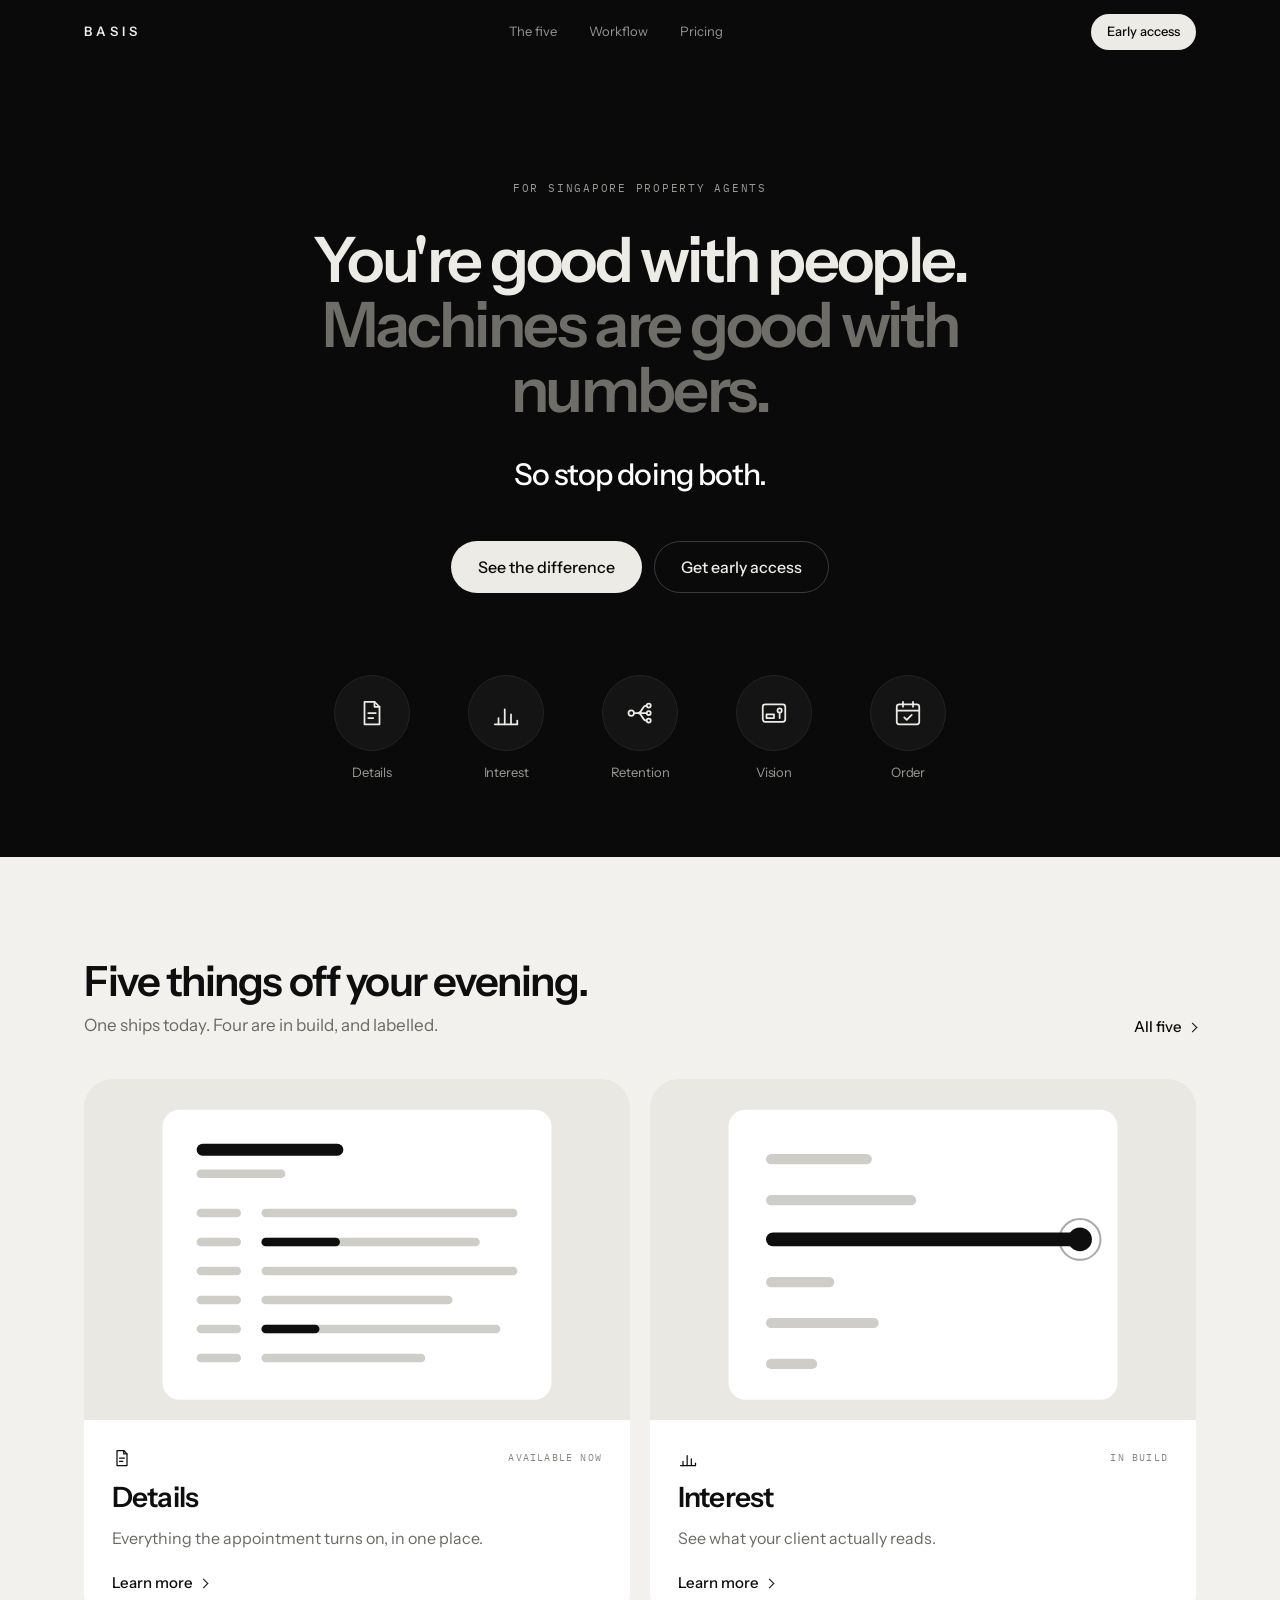
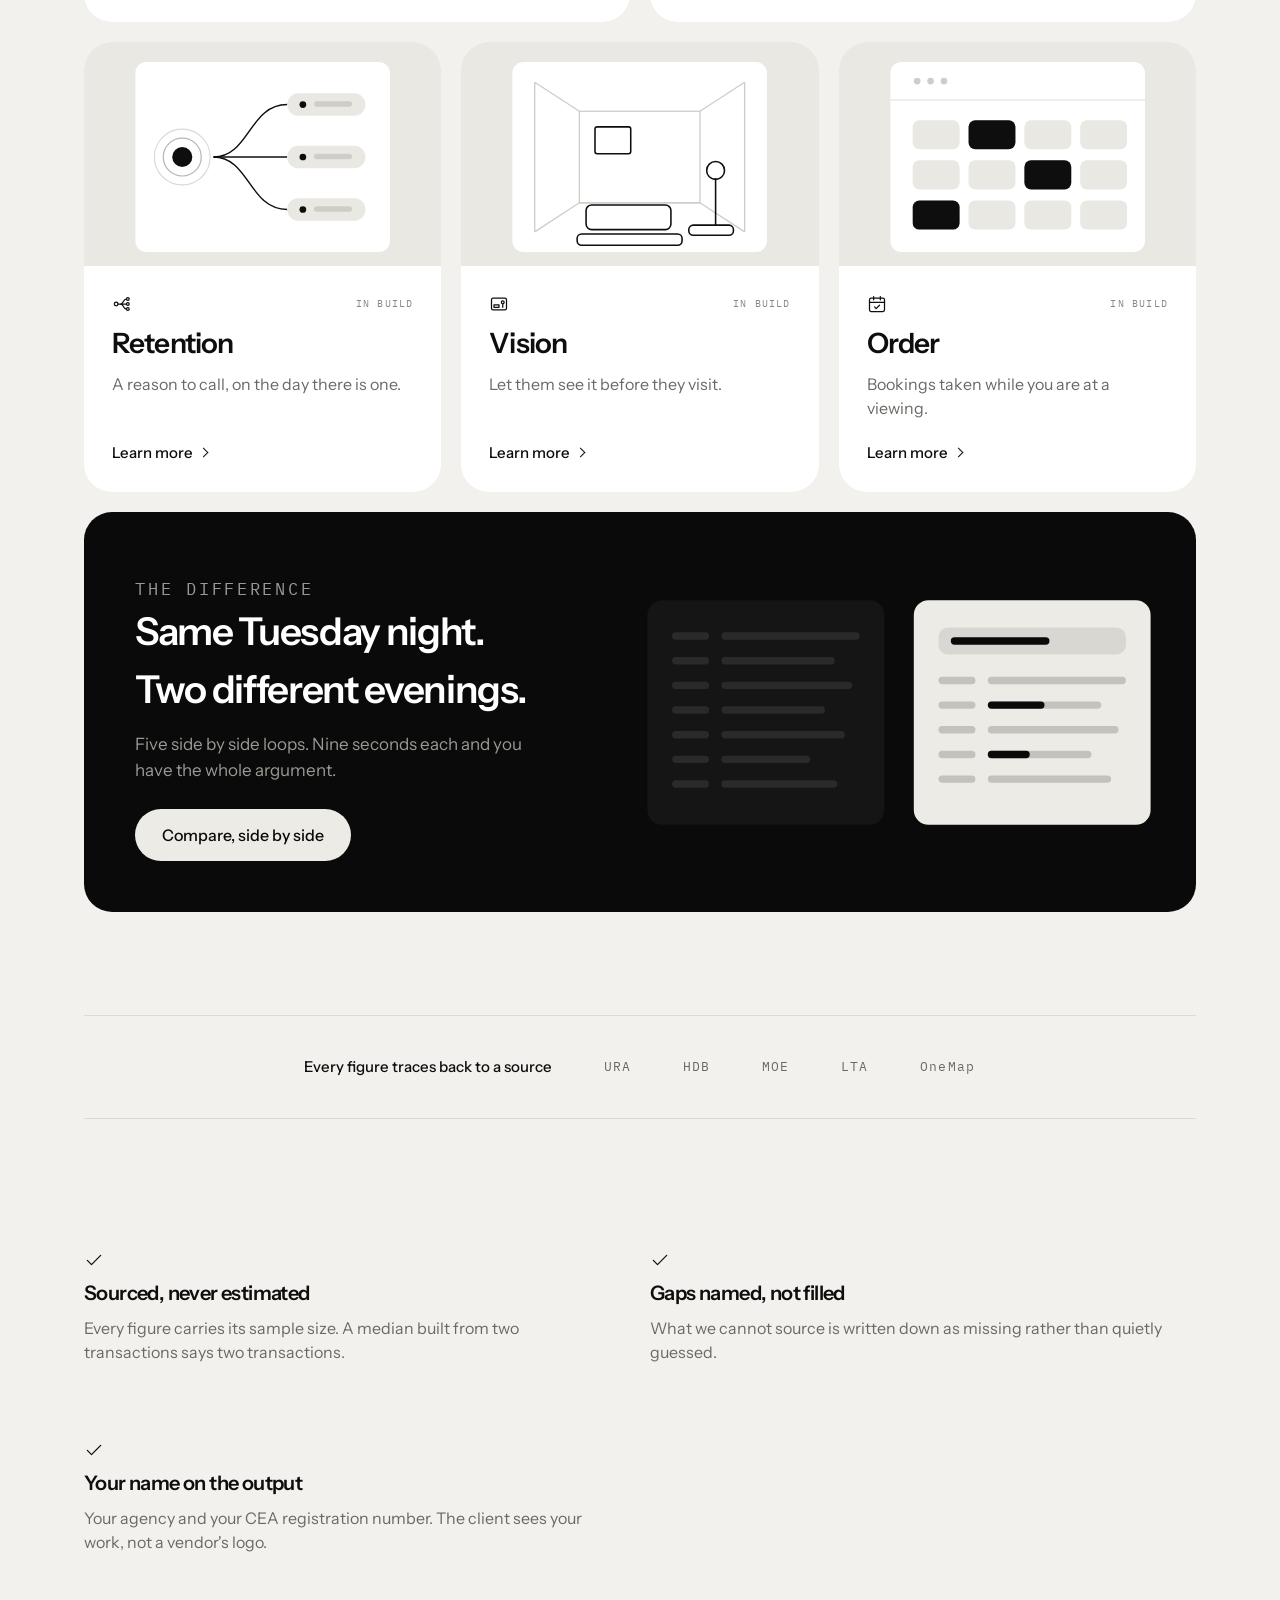
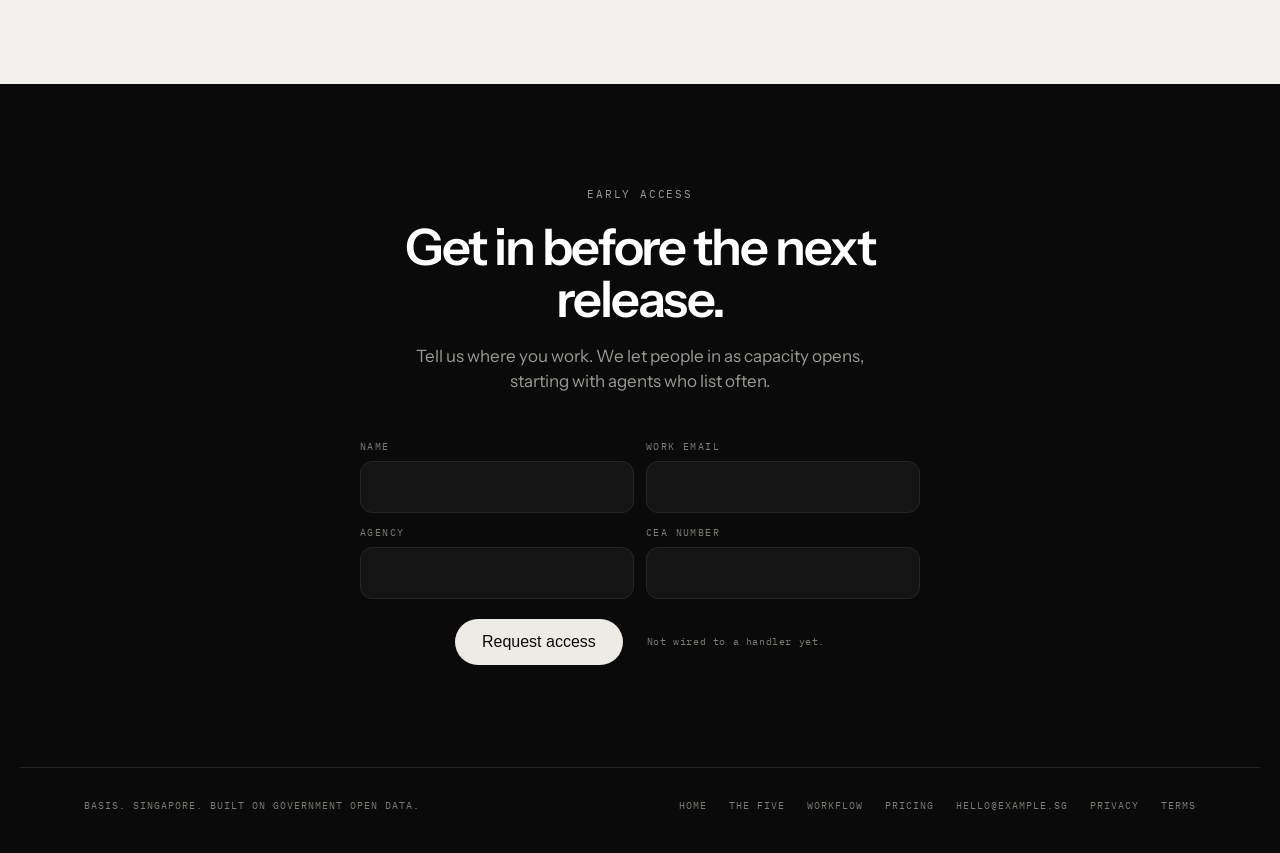
==== commit 4d86468d: "Rebuild as a card led site with artwork and far less front page copy The front page was a wall of te" ====
--- a/index.html
+++ b/index.html
@@ -4,23 +4,497 @@
 <meta charset="utf-8">
 <meta name="viewport" content="width=device-width, initial-scale=1">
 <title>BASIS</title>
-<meta name="description" content="BASIS handles the preparation behind property agency in Singapore. Details, interest, retention, vision, order.">
+<meta name="description" content="BASIS does the preparation behind property agency in Singapore. Details, interest, retention, vision, order.">
 <meta property="og:title" content="BASIS">
-<meta property="og:description" content="BASIS handles the preparation behind property agency in Singapore. Details, interest, retention, vision, order.">
+<meta property="og:description" content="You're good with people. Machines are good with numbers. So stop doing both.">
 <meta property="og:type" content="website">
 <link rel="preconnect" href="https://fonts.googleapis.com">
 <link rel="preconnect" href="https://fonts.gstatic.com" crossorigin>
 <link href="https://fonts.googleapis.com/css2?family=IBM+Plex+Mono:wght@400&family=Instrument+Sans:wght@400;500;600&display=swap" rel="stylesheet">
-<link rel="stylesheet" href="assets/basis.css">
+<style>
+:root{
+  --paper:#F2F1ED;
+  --surface:#FFFFFF;
+  --surface-2:#E9E8E3;
+  --surface-3:#DEDCD6;
+  --ink:#0E0E0E;
+  --ink-deep:#0A0A0A;
+  --muted:#6B6963;
+  --faint:#8A8781;
+  --rule:#DCDAD4;
+  --rule-soft:#E6E4DF;
+  --on-ink:#EDEBE6;
+  --on-ink-muted:#9B9993;
+  --on-ink-rule:#242424;
+
+  --sans:"Instrument Sans",-apple-system,BlinkMacSystemFont,"Segoe UI",Helvetica,Arial,sans-serif;
+  --mono:"IBM Plex Mono",ui-monospace,"SF Mono",Menlo,monospace;
+
+  --gut:clamp(20px,5vw,64px);
+  --wide:1240px;
+  --nav-h:64px;
+  --r:20px;
+  --r-lg:28px;
+  --r-sm:12px;
+}
+
+*{box-sizing:border-box;}
+html{-webkit-text-size-adjust:100%;scroll-behavior:smooth;}
+body{
+  margin:0;background:var(--paper);color:var(--ink);
+  font-family:var(--sans);font-size:17px;line-height:1.5;
+  -webkit-font-smoothing:antialiased;
+}
+a{color:inherit;text-decoration:none;}
+img,svg{max-width:100%;}
+:focus-visible{outline:2px solid var(--ink);outline-offset:3px;border-radius:4px;}
+.wrap{max-width:var(--wide);margin:0 auto;padding-left:var(--gut);padding-right:var(--gut);}
+.sr{position:absolute;width:1px;height:1px;overflow:hidden;clip:rect(0 0 0 0);white-space:nowrap;}
+.label{
+  font-family:var(--mono);font-size:.6875rem;letter-spacing:.16em;
+  text-transform:uppercase;color:var(--faint);margin:0;
+}
+
+/* ---------- nav ---------- */
+.nav{
+  position:fixed;top:0;left:0;right:0;z-index:80;height:var(--nav-h);
+  transition:background .3s,color .3s,border-color .3s;
+  border-bottom:1px solid transparent;
+}
+.nav-in{display:flex;align-items:center;justify-content:space-between;height:var(--nav-h);gap:20px;}
+.mark{font-size:.8125rem;font-weight:600;letter-spacing:.3em;text-transform:uppercase;}
+.nav-links{display:none;gap:32px;font-size:.8125rem;}
+.nav-links a{opacity:.62;transition:opacity .2s;}
+.nav-links a:hover,.nav-links a[aria-current="page"]{opacity:1;}
+.nav-cta{
+  font-size:.8125rem;font-weight:500;padding:8px 16px;border-radius:100px;
+  background:var(--ink);color:var(--paper);transition:opacity .2s;white-space:nowrap;
+}
+.nav-cta:hover{opacity:.82;}
+@media(min-width:880px){.nav-links{display:flex;}}
+.nav[data-mode="dark"]{color:var(--on-ink);}
+.nav[data-mode="dark"] .nav-cta{background:var(--on-ink);color:var(--ink-deep);}
+.nav[data-mode="dark"].stuck{background:rgba(10,10,10,.78);backdrop-filter:saturate(160%) blur(16px);border-bottom-color:var(--on-ink-rule);}
+.nav[data-mode="light"]{color:var(--ink);background:rgba(242,241,237,.78);backdrop-filter:saturate(160%) blur(16px);border-bottom-color:var(--rule);}
+
+/* ---------- hero ---------- */
+.hero{
+  background:var(--ink-deep);color:var(--on-ink);
+  padding:calc(var(--nav-h) + clamp(58px,10vw,116px)) 0 clamp(40px,5vw,60px);
+  text-align:center;
+}
+.hero .label{color:var(--on-ink-muted);margin-bottom:clamp(20px,3vw,30px);}
+h1{
+  font-size:clamp(2.05rem,4.9vw,4.05rem);
+  line-height:1.04;letter-spacing:-.042em;font-weight:600;
+  margin:0 auto;max-width:21ch;
+}
+h1 .dim{color:#6E6D68;}
+.hero-sub{
+  font-size:clamp(1.25rem,2.6vw,1.875rem);letter-spacing:-.03em;font-weight:500;
+  margin:clamp(20px,3vw,30px) auto 0;color:#fff;
+}
+.hero-acts{display:flex;flex-wrap:wrap;gap:12px;justify-content:center;margin-top:clamp(30px,4vw,44px);}
+.btn{
+  display:inline-block;font-size:1rem;font-weight:500;
+  padding:13px 26px;border-radius:100px;border:1px solid transparent;
+  background:var(--on-ink);color:var(--ink-deep);
+  transition:opacity .2s,transform .2s,background .2s,color .2s;
+}
+.btn:hover{opacity:.85;}
+.btn.ghost{background:transparent;color:var(--on-ink);border-color:#3A3A3A;}
+.btn.ghost:hover{border-color:var(--on-ink);opacity:1;}
+.btn.dark{background:var(--ink);color:var(--paper);}
+.btn.dark:hover{opacity:.85;}
+.btn.plain{background:transparent;color:var(--ink);border-color:var(--rule);}
+.btn.plain:hover{border-color:var(--ink);}
+
+/* ---------- quick tiles ---------- */
+.quick{
+  background:var(--ink-deep);padding:clamp(10px,2vw,22px) 0 clamp(44px,6vw,68px);
+}
+.quick-row{
+  display:flex;gap:clamp(14px,2.4vw,30px);justify-content:flex-start;
+  overflow-x:auto;scroll-snap-type:x mandatory;padding-bottom:6px;
+  -ms-overflow-style:none;scrollbar-width:none;
+}
+.quick-row::-webkit-scrollbar{display:none;}
+@media(min-width:820px){.quick-row{justify-content:center;overflow:visible;}}
+.quick-tile{
+  flex:none;width:104px;scroll-snap-align:center;
+  display:flex;flex-direction:column;align-items:center;gap:12px;
+  color:var(--on-ink-muted);transition:color .2s;
+}
+.quick-tile:hover{color:var(--on-ink);}
+.quick-ico{
+  width:76px;height:76px;border-radius:50%;
+  background:#141414;border:1px solid #232323;
+  display:grid;place-items:center;transition:background .25s,transform .25s,border-color .25s;
+}
+.quick-tile:hover .quick-ico{background:#1C1C1C;border-color:#3A3A3A;transform:translateY(-3px);}
+.quick-ico svg{width:30px;height:30px;stroke:var(--on-ink);fill:none;stroke-width:1.4;stroke-linecap:round;stroke-linejoin:round;}
+.quick-tile span{font-size:.8125rem;letter-spacing:-.01em;}
+
+/* ---------- section shell ---------- */
+.sec{padding:clamp(56px,8vw,104px) 0;}
+.sec-title{
+  font-size:clamp(1.65rem,3.6vw,2.6rem);
+  line-height:1.06;letter-spacing:-.035em;font-weight:600;margin:0;
+}
+.sec-top{
+  display:flex;align-items:flex-end;justify-content:space-between;
+  gap:16px 24px;flex-wrap:wrap;margin-bottom:clamp(24px,3.4vw,40px);
+}
+.sec-top p.sub{margin:10px 0 0;color:var(--muted);font-size:1.0625rem;max-width:44ch;}
+.more{
+  font-size:.9375rem;font-weight:500;white-space:nowrap;
+  display:inline-flex;align-items:center;gap:7px;
+}
+.more::after{content:"";width:6px;height:6px;border-right:1.5px solid currentColor;border-bottom:1.5px solid currentColor;transform:rotate(-45deg);transition:transform .2s;}
+.more:hover::after{transform:rotate(-45deg) translate(2px,2px);}
+
+/* ---------- cards ---------- */
+.cards{display:grid;gap:clamp(14px,1.8vw,20px);}
+@media(min-width:720px){.cards{grid-template-columns:repeat(2,1fr);}}
+@media(min-width:1040px){
+  .cards{grid-template-columns:repeat(6,1fr);}
+  .card{grid-column:span 2;}
+  .card.wide{grid-column:span 3;}
+}
+.card{
+  background:var(--surface);border-radius:var(--r-lg);overflow:hidden;
+  display:flex;flex-direction:column;
+  transition:transform .35s cubic-bezier(.2,.7,.2,1),box-shadow .35s;
+}
+.card:hover{transform:translateY(-4px);box-shadow:0 18px 40px -24px rgba(10,10,10,.35);}
+.card-art{
+  background:var(--surface-2);aspect-ratio:16/10;position:relative;overflow:hidden;
+}
+.card-art svg{position:absolute;inset:0;width:100%;height:100%;transition:transform .5s cubic-bezier(.2,.7,.2,1);}
+.card:hover .card-art svg{transform:scale(1.035);}
+.card-body{padding:clamp(20px,2.4vw,28px);display:flex;flex-direction:column;flex:1;gap:8px;}
+.card-meta{display:flex;align-items:center;gap:10px;}
+.card-ico{width:20px;height:20px;stroke:var(--ink);fill:none;stroke-width:1.5;stroke-linecap:round;stroke-linejoin:round;flex:none;}
+.card-state{
+  font-family:var(--mono);font-size:.625rem;letter-spacing:.12em;text-transform:uppercase;
+  color:var(--faint);margin-left:auto;
+}
+.card h3{margin:0;font-size:clamp(1.375rem,2.2vw,1.75rem);letter-spacing:-.03em;font-weight:600;}
+.card p{margin:0;color:var(--muted);font-size:1rem;flex:1;}
+.card .more{margin-top:14px;}
+
+/* dark promo card */
+.promo{
+  margin-top:clamp(14px,1.8vw,20px);
+  background:var(--ink-deep);color:var(--on-ink);border-radius:var(--r-lg);
+  overflow:hidden;display:grid;gap:0;
+}
+@media(min-width:860px){.promo{grid-template-columns:minmax(0,1fr) minmax(0,1.15fr);align-items:center;}}
+.promo-txt{padding:clamp(28px,4vw,52px);}
+.promo h3{margin:0;font-size:clamp(1.6rem,3.2vw,2.4rem);letter-spacing:-.035em;font-weight:600;color:#fff;max-width:16ch;}
+.promo p{margin:14px 0 0;color:#9B9993;font-size:1.0625rem;max-width:40ch;}
+.promo .btn{margin-top:26px;}
+.promo-art{padding:clamp(20px,3vw,40px);}
+.promo-art svg{width:100%;height:auto;display:block;}
+
+/* ---------- strip ---------- */
+.strip{
+  border-top:1px solid var(--rule);border-bottom:1px solid var(--rule);
+  padding:clamp(26px,3.4vw,40px) 0;
+  display:flex;flex-wrap:wrap;align-items:center;justify-content:center;
+  gap:14px clamp(22px,4vw,52px);text-align:center;
+}
+.strip b{font-weight:500;font-size:.9375rem;}
+.strip span{font-family:var(--mono);font-size:.8125rem;letter-spacing:.1em;color:var(--muted);}
+
+/* ---------- masthead for inner views ---------- */
+.masthead{
+  background:var(--ink-deep);color:var(--on-ink);text-align:center;
+  padding:calc(var(--nav-h) + clamp(58px,8vw,96px)) 0 clamp(48px,7vw,80px);
+}
+.masthead .label{color:var(--on-ink-muted);}
+.masthead h2{
+  font-size:clamp(2rem,5vw,3.75rem);line-height:1.03;letter-spacing:-.042em;
+  font-weight:600;margin:clamp(18px,2.6vw,28px) auto 0;max-width:18ch;color:#fff;
+}
+.masthead h2 .dim{color:#6E6D68;}
+.masthead .stand{margin:clamp(18px,2.4vw,26px) auto 0;color:#9B9993;max-width:56ch;font-size:1.0625rem;}
+.masthead .hero-acts{margin-top:clamp(26px,3.4vw,38px);}
+
+/* ---------- feature detail ---------- */
+.detail{padding:clamp(48px,7vw,92px) 0;border-bottom:1px solid var(--rule);}
+.detail:target{scroll-margin-top:var(--nav-h);}
+.detail-head{display:flex;align-items:center;gap:14px;flex-wrap:wrap;}
+.detail-ico{width:26px;height:26px;stroke:var(--ink);fill:none;stroke-width:1.5;stroke-linecap:round;stroke-linejoin:round;}
+.detail h2{
+  font-size:clamp(2.5rem,8vw,6rem);line-height:.94;letter-spacing:-.05em;
+  font-weight:600;margin:clamp(16px,2.4vw,26px) 0 0;text-transform:uppercase;
+}
+.detail .lead{
+  font-size:clamp(1.25rem,2.6vw,1.875rem);line-height:1.14;letter-spacing:-.03em;
+  margin:0;max-width:22ch;font-weight:500;
+}
+.detail-copy{display:grid;gap:clamp(18px,2.4vw,32px);margin-top:clamp(20px,2.6vw,32px);align-items:start;}
+@media(min-width:860px){.detail-copy{grid-template-columns:minmax(0,1fr) minmax(0,1.15fr);gap:clamp(40px,6vw,90px);}}
+.detail-visual{margin-top:clamp(28px,3.6vw,48px);}
+.detail p.body{margin:0;color:var(--muted);font-size:1.0625rem;max-width:52ch;}
+.detail p.body + p.body{margin-top:14px;}
+.detail p.body b{color:var(--ink);font-weight:600;}
+.note{font-family:var(--mono);font-size:.6875rem;letter-spacing:.06em;color:var(--faint);margin:16px 0 0;line-height:1.7;}
+
+.panel{background:var(--surface);border-radius:var(--r);overflow:hidden;}
+.panel-art{background:var(--surface-2);aspect-ratio:16/10;position:relative;}
+.detail-visual .panel-art{aspect-ratio:20/7;}
+@media(max-width:700px){.detail-visual .panel-art{aspect-ratio:16/11;}}
+.panel-art svg{position:absolute;inset:0;width:100%;height:100%;}
+.panel-list{list-style:none;margin:0;padding:6px 0;}
+@media(min-width:760px){.panel-list{display:grid;grid-template-columns:1fr 1fr;column-gap:0;padding:0;}
+.panel-list li:nth-child(2){border-top:0;}
+.panel-list li:nth-child(odd){border-right:1px solid var(--rule-soft);}}
+.panel-list li{
+  display:grid;grid-template-columns:2.4rem 1fr;gap:4px 12px;align-items:baseline;
+  padding:12px clamp(18px,2.2vw,24px);border-top:1px solid var(--rule-soft);
+}
+.panel-list li:first-child{border-top:0;}
+.panel-list .n{font-family:var(--mono);font-size:.6875rem;color:var(--faint);}
+.panel-list .t{font-size:.9375rem;font-weight:500;}
+.panel-list .d{grid-column:2;color:var(--muted);font-size:.875rem;margin:0;}
+.panel-list .fig{grid-column:2;font-family:var(--mono);font-size:.75rem;}
+.panel-list .fig:empty{display:none;}
+
+/* readout */
+.readout{background:var(--surface);border-radius:var(--r);padding:clamp(18px,2.2vw,26px);}
+.readout-top{display:flex;justify-content:space-between;align-items:center;gap:12px;padding-bottom:14px;border-bottom:1px solid var(--rule-soft);}
+.rrow{display:grid;grid-template-columns:1fr;gap:6px;padding:11px 0;border-bottom:1px solid var(--rule-soft);}
+@media(min-width:520px){.rrow{grid-template-columns:13ch 1fr 8ch;gap:16px;align-items:center;}}
+.rname{font-size:.9375rem;color:var(--muted);}
+.rtrack{height:4px;background:var(--surface-3);border-radius:100px;position:relative;overflow:hidden;}
+.rfill{position:absolute;left:0;top:0;bottom:0;width:0;background:var(--ink);border-radius:100px;transition:width 1.1s cubic-bezier(.22,.75,.2,1);}
+.rcount{font-family:var(--mono);font-size:.75rem;color:var(--faint);}
+@media(min-width:520px){.rcount{text-align:right;}}
+.readout.played .rfill{width:var(--w);}
+.rrow.key .rname,.rrow.key .rcount{color:var(--ink);font-weight:500;}
+.rrow:last-of-type{border-bottom:0;}
+.verdict{padding-top:18px;border-top:1px solid var(--rule-soft);opacity:0;transform:translateY(5px);transition:opacity .6s .85s,transform .6s .85s;}
+.readout.played .verdict{opacity:1;transform:none;}
+.verdict p{margin:0;font-size:1rem;max-width:44ch;}
+.verdict .sub{margin-top:8px;color:var(--muted);font-size:.8125rem;font-family:var(--mono);}
+.play{
+  font:inherit;font-family:var(--mono);font-size:.625rem;letter-spacing:.14em;text-transform:uppercase;
+  background:var(--surface-2);border:0;color:var(--muted);padding:7px 13px;border-radius:100px;cursor:pointer;
+}
+.play:hover{color:var(--ink);}
+.readout.played .play{opacity:.45;}
+
+.ticks{list-style:none;margin:0;padding:0;}
+@media(min-width:760px){.ticks{display:grid;grid-template-columns:repeat(3,1fr);gap:0 clamp(24px,3vw,44px);}
+.ticks li{border-top:1px solid var(--rule);}}
+.ticks li{
+  display:grid;grid-template-columns:22px 1fr;gap:4px 12px;align-items:start;
+  padding:14px 0;border-top:1px solid var(--rule);
+}
+.ticks li:first-child{border-top:0;}
+.ticks svg{width:18px;height:18px;stroke:var(--ink);fill:none;stroke-width:1.6;stroke-linecap:round;stroke-linejoin:round;margin-top:3px;}
+.ticks .t{font-size:1rem;font-weight:500;}
+.ticks .d{grid-column:2;margin:4px 0 0;color:var(--muted);font-size:.9375rem;}
+
+/* ---------- workflow ---------- */
+.compare{padding:clamp(44px,6vw,84px) 0;border-bottom:1px solid var(--rule);}
+.compare:target{scroll-margin-top:var(--nav-h);}
+.compare-head{display:flex;align-items:center;gap:14px;flex-wrap:wrap;}
+.compare h3{
+  font-size:clamp(2rem,5.4vw,3.6rem);line-height:.95;letter-spacing:-.045em;
+  font-weight:600;text-transform:uppercase;margin:clamp(12px,1.8vw,20px) 0 0;
+}
+.compare-line{font-size:clamp(1.0625rem,1.9vw,1.375rem);letter-spacing:-.02em;margin:14px 0 0;max-width:42ch;color:var(--muted);}
+.panes{display:grid;gap:clamp(14px,1.8vw,20px);margin-top:clamp(24px,3vw,38px);}
+@media(min-width:840px){.panes{grid-template-columns:1fr 1fr;}}
+.pane{background:var(--surface);border-radius:var(--r);overflow:hidden;padding:clamp(18px,2.2vw,24px);}
+.pane.with{background:var(--ink-deep);color:var(--on-ink);}
+.pane-top{display:flex;justify-content:space-between;align-items:baseline;gap:12px;margin-bottom:16px;}
+.pane h4{margin:0;font-size:1rem;font-weight:600;letter-spacing:-.015em;}
+.pane.without h4{color:var(--muted);}
+.pane .label{color:var(--faint);}
+.pane.with .label{color:#5F5D58;}
+.pane p.cap{margin:18px 0 0;color:var(--muted);font-size:.9375rem;max-width:40ch;}
+.pane.with p.cap{color:#9B9993;}
+.stage{position:relative;overflow:hidden;aspect-ratio:16/10;background:var(--surface-2);border-radius:var(--r-sm);}
+.pane.with .stage{background:#141414;}
+.stage-in{position:absolute;inset:0;padding:16px 18px;display:flex;flex-direction:column;}
+.stage-hd{
+  font-family:var(--mono);font-size:.625rem;letter-spacing:.12em;text-transform:uppercase;
+  color:var(--faint);display:flex;justify-content:space-between;gap:10px;
+  padding-bottom:10px;border-bottom:1px solid var(--surface-3);
+}
+.pane.with .stage-hd{color:#5F5D58;border-bottom-color:#232323;}
+.stage-body{flex:1;min-height:0;position:relative;display:flex;flex-direction:column;justify-content:center;gap:7px;padding:12px 0 2px;}
+.stage svg{position:absolute;left:0;top:0;width:100%;height:100%;display:block;}
+.ln{height:7px;background:var(--surface-3);border-radius:100px;}
+.pane.with .ln{background:#242424;}
+.ln.hi{background:var(--ink);}
+.pane.with .ln.hi{background:var(--on-ink);}
+.rowline{display:flex;align-items:center;gap:10px;min-height:14px;}
+.rowline .tag{
+  font-family:var(--mono);font-size:.5625rem;letter-spacing:.1em;color:var(--faint);
+  width:9ch;flex:none;text-transform:uppercase;white-space:nowrap;
+}
+.pane.with .rowline .tag{color:#6B6963;}
+.rowline .bar-t{flex:1;height:4px;background:var(--surface-3);border-radius:100px;position:relative;overflow:hidden;}
+.pane.with .rowline .bar-t{background:#242424;}
+.rowline .bar-f{position:absolute;left:0;top:0;bottom:0;width:0;background:var(--ink);border-radius:100px;}
+.pane.with .rowline .bar-f{background:var(--on-ink);}
+.qm{font-family:var(--mono);font-size:.625rem;color:var(--faint);width:2ch;flex:none;text-align:right;}
+.pane.with .qm{color:#6B6963;}
+.chip{
+  font-family:var(--mono);font-size:.5625rem;letter-spacing:.1em;text-transform:uppercase;
+  background:var(--surface-3);padding:4px 8px;border-radius:100px;color:var(--muted);
+}
+.pane.with .chip{background:#232323;color:var(--on-ink-muted);}
+.stage-list{position:relative;display:flex;flex-direction:column;gap:7px;}
+.marker{position:absolute;left:-6px;right:-6px;top:-4px;height:21px;border-radius:6px;background:rgba(14,14,14,.08);pointer-events:none;}
+.addr{display:flex;align-items:center;gap:8px;background:var(--surface);border-radius:8px;padding:8px 10px;margin-bottom:12px;}
+.pane.with .addr{background:#1B1B1B;}
+.addr .ln{height:6px;}
+.caret{width:1px;height:12px;background:var(--ink);flex:none;}
+.pane.with .caret{background:var(--on-ink);}
+.track{height:4px;background:var(--surface-3);border-radius:100px;position:relative;margin-top:16px;overflow:hidden;}
+.pane.with .track{background:#242424;}
+.track i{position:absolute;left:0;top:0;bottom:0;background:var(--ink);border-radius:100px;}
+.pane.with .track i{background:var(--on-ink);}
+.slot{display:flex;align-items:center;gap:10px;}
+.slot .cell{flex:1;height:16px;background:var(--surface-3);border-radius:6px;position:relative;overflow:hidden;}
+.pane.with .slot .cell{background:#232323;}
+.slot .cell i{position:absolute;left:0;top:0;bottom:0;width:66%;background:var(--ink);border-radius:6px;}
+.pane.with .slot .cell i{background:var(--on-ink);}
+.st-rule{stroke:#CFCDC7;stroke-width:1;fill:none;}
+.pane.with .st-rule{stroke:#2C2C2C;}
+.st-line{stroke:#0E0E0E;stroke-width:1.4;fill:none;}
+.pane.with .st-line{stroke:#EDEBE6;}
+
+/* workflow animation, 9s loop, only while visible */
+.compare .anim{animation-duration:9s;animation-iteration-count:infinite;animation-play-state:paused;}
+.compare.live .anim{animation-play-state:running;}
+.a-rv{clip-path:inset(0 0 100% 0);}
+.compare.live .a-rv{animation-name:revealSlow;}
+@keyframes revealSlow{0%{clip-path:inset(0 0 100% 0);}86%,100%{clip-path:inset(0 0 0 0);}}
+.a-rv-fast{clip-path:inset(0 0 100% 0);}
+.compare.live .a-rv-fast{animation-name:revealFast;}
+@keyframes revealFast{0%,14%{clip-path:inset(0 0 100% 0);}30%,100%{clip-path:inset(0 0 0 0);}}
+.s8{animation-timing-function:steps(8,end);}
+.s6{animation-timing-function:steps(6,end);}
+.s4{animation-timing-function:steps(4,end);}
+.s3{animation-timing-function:steps(3,end);}
+.a-type{width:8%;}
+.compare.live .a-type{animation-name:typeIn;animation-timing-function:steps(14,end);}
+@keyframes typeIn{0%{width:6%;}12%,100%{width:64%;}}
+.compare.live .a-caret{animation-name:caret;animation-duration:1.1s;animation-timing-function:steps(2,end);}
+@keyframes caret{0%{opacity:1;}50%{opacity:0;}100%{opacity:1;}}
+.compare.live .a-wander{animation-name:wander;animation-timing-function:steps(1,end);}
+@keyframes wander{
+  0%{transform:translateY(0);}13%{transform:translateY(300%);}
+  26%{transform:translateY(100%);}39%{transform:translateY(600%);}
+  52%{transform:translateY(200%);}65%{transform:translateY(500%);}
+  78%{transform:translateY(700%);}91%,100%{transform:translateY(400%);}
+}
+.a-grow{width:0;}
+.compare.live .a-grow{animation-name:grow;animation-timing-function:cubic-bezier(.22,.75,.2,1);}
+@keyframes grow{0%,16%{width:0;}44%,92%{width:var(--w);}100%{width:0;}}
+.compare.live .a-fade{animation-name:fadeQuiet;animation-timing-function:ease-in-out;}
+@keyframes fadeQuiet{0%,6%{opacity:1;}70%,90%{opacity:.14;}100%{opacity:1;}}
+.compare.live .a-months{animation-name:months;animation-timing-function:linear;}
+@keyframes months{0%,6%{width:2%;}90%{width:100%;}100%{width:2%;}}
+.compare.live .a-pulse{animation-name:pulse;animation-timing-function:ease-in-out;}
+@keyframes pulse{0%,100%{opacity:.3;}8%{opacity:1;}26%,88%{opacity:.78;}}
+.a-draw{stroke-dasharray:var(--len,320);stroke-dashoffset:var(--len,320);}
+.compare.live .a-draw{animation-name:draw;animation-timing-function:ease-out;}
+@keyframes draw{0%,12%{stroke-dashoffset:var(--len,320);}48%,90%{stroke-dashoffset:0;}100%{stroke-dashoffset:var(--len,320);}}
+.compare.live .a-spin{animation-name:spin;transform-origin:50% 62%;animation-timing-function:ease-in-out;}
+@keyframes spin{0%,44%{transform:rotate(0deg);}76%,90%{transform:rotate(-7deg);}100%{transform:rotate(0deg);}}
+
+/* ---------- pricing ---------- */
+.tiers{display:grid;gap:clamp(14px,1.8vw,20px);}
+@media(min-width:880px){.tiers{grid-template-columns:repeat(3,1fr);}}
+.tier{background:var(--surface);border-radius:var(--r-lg);padding:clamp(24px,3vw,34px);display:flex;flex-direction:column;}
+.tier.feature{background:var(--ink-deep);color:var(--on-ink);}
+.tier.feature .label{color:var(--on-ink-muted);}
+.tier h3{margin:14px 0 0;font-size:1.625rem;font-weight:600;letter-spacing:-.03em;text-transform:uppercase;}
+.tier h3[data-slot]{color:var(--faint);text-transform:none;font-size:1.125rem;}
+.tier .price{font-family:var(--mono);font-size:.75rem;letter-spacing:.06em;color:var(--faint);margin:12px 0 22px;}
+.tier.feature .price{color:#7C7A74;}
+.tier ul{list-style:none;margin:0;padding:0;flex:1;}
+.tier li{
+  font-size:.9375rem;color:var(--muted);padding:9px 0 9px 24px;position:relative;
+}
+.tier.feature li{color:#9B9993;}
+.tier li::before{
+  content:"";position:absolute;left:2px;top:15px;width:9px;height:5px;
+  border-left:1.5px solid currentColor;border-bottom:1.5px solid currentColor;
+  transform:rotate(-45deg);opacity:.65;
+}
+.tier .btn{margin-top:24px;text-align:center;}
+
+/* ---------- early access ---------- */
+.close-sec{background:var(--ink-deep);color:var(--on-ink);text-align:center;}
+.close-sec .label{color:var(--on-ink-muted);}
+.close-sec h2{font-size:clamp(1.9rem,4.4vw,3.15rem);line-height:1.04;letter-spacing:-.04em;font-weight:600;margin:18px auto 0;max-width:16ch;color:#fff;}
+.close-sec .sub{margin:18px auto 0;color:#9B9993;max-width:46ch;}
+.form{display:grid;gap:12px;margin:clamp(30px,4vw,44px) auto 0;max-width:560px;text-align:left;}
+@media(min-width:600px){.form{grid-template-columns:1fr 1fr;}}
+.field{display:flex;flex-direction:column;gap:7px;}
+label{font-family:var(--mono);font-size:.625rem;letter-spacing:.14em;text-transform:uppercase;color:#7C7A74;}
+input{
+  font:inherit;font-size:1rem;padding:13px 15px;border:1px solid #262626;border-radius:12px;
+  background:#141414;color:#fff;min-height:48px;transition:border-color .2s;
+}
+input:focus{outline:0;border-color:#4A4A4A;}
+.form-foot{grid-column:1/-1;display:flex;flex-wrap:wrap;gap:14px 24px;align-items:center;justify-content:center;margin-top:8px;}
+.formnote{font-family:var(--mono);font-size:.625rem;letter-spacing:.06em;color:#7C7A74;margin:0;max-width:36ch;line-height:1.7;}
+
+/* ---------- footer ---------- */
+footer{background:var(--ink-deep);color:#7C7A74;padding:0 0 40px;}
+.foot{
+  display:flex;flex-wrap:wrap;gap:12px 28px;justify-content:space-between;align-items:center;
+  padding-top:30px;border-top:1px solid var(--on-ink-rule);
+  font-family:var(--mono);font-size:.625rem;letter-spacing:.1em;text-transform:uppercase;
+}
+.foot a:hover{color:var(--on-ink);}
+.foot nav{display:flex;flex-wrap:wrap;gap:10px 22px;}
+
+/* ---------- views and motion ---------- */
+.view{display:none;}
+.view.is-active{display:block;}
+.rv{opacity:0;transform:translateY(18px);transition:opacity .8s cubic-bezier(.2,.7,.2,1),transform .8s cubic-bezier(.2,.7,.2,1);}
+.rv.in{opacity:1;transform:none;}
+@media(prefers-reduced-motion:reduce){
+  html{scroll-behavior:auto;}
+  .rv,.rfill,.verdict,.card,.card-art svg{transition:none;}
+  .rv{opacity:1;transform:none;}
+  .compare .anim{animation:none!important;}
+  .a-rv,.a-rv-fast{clip-path:none;}
+  .a-type{width:64%;}
+  .a-grow{width:var(--w);}
+  .a-draw{stroke-dashoffset:0;}
+}
+</style>
 </head>
 <body>
+
+<svg width="0" height="0" style="position:absolute" aria-hidden="true" focusable="false">
+  <symbol id="i-details" viewBox="0 0 24 24"><path d="M6 3h8l4 4v14H6z"/><path d="M14 3v4h4"/><path d="M9 12h6M9 16h4"/></symbol>
+  <symbol id="i-interest" viewBox="0 0 24 24"><path d="M3 21h18"/><path d="M6 21v-5M11 21V9M16 21v-8M21 21v-3"/></symbol>
+  <symbol id="i-retention" viewBox="0 0 24 24"><circle cx="5" cy="12" r="2.2"/><path d="M7.2 12h3.3"/><path d="M10.5 12c3.4 0 3-6 6.4-6M10.5 12h6.4M10.5 12c3.4 0 3 6 6.4 6"/><circle cx="19" cy="6" r="1.6"/><circle cx="19" cy="12" r="1.6"/><circle cx="19" cy="18" r="1.6"/></symbol>
+  <symbol id="i-vision" viewBox="0 0 24 24"><rect x="3" y="5" width="18" height="14" rx="2"/><path d="M6 16h6v-3H6z"/><circle cx="16.5" cy="10" r="1.7"/><path d="M16.5 11.7V16"/></symbol>
+  <symbol id="i-order" viewBox="0 0 24 24"><rect x="3" y="5" width="18" height="16" rx="2"/><path d="M3 10h18M8 3v4M16 3v4"/><path d="M9 15.5l2 2 4-4"/></symbol>
+  <symbol id="i-tick" viewBox="0 0 24 24"><path d="M4 12.5l5 5L20 6.5"/></symbol>
+</svg>
+
 <header class="nav" id="nav" data-mode="dark">
   <div class="wrap nav-in">
-    <a class="mark" href="index.html">Basis</a>
+    <a class="mark" href="#home" data-view="home">Basis</a>
     <nav class="nav-links">
-      <a href="features.html">The five</a>
-      <a href="workflow.html">Workflow</a>
-      <a href="pricing.html">Pricing</a>
+      <a href="#five" data-view="five">The five</a>
+      <a href="#workflow" data-view="workflow">Workflow</a>
+      <a href="#pricing" data-view="pricing">Pricing</a>
     </nav>
     <a class="nav-cta" href="#access">Early access</a>
   </div>
@@ -28,153 +502,771 @@
 
 <main id="top">
 
-  <section class="masthead tall">
-    <div class="wrap masthead-in">
-      <p class="label">Basis, for Singapore property agents</p>
-
-      <h1>You're good with people. <span class="dim">Machines are good with numbers.</span></h1>
-      <p class="stop">So stop doing both.</p>
-
-      <div class="banner-grid">
-        <div class="banner-side">
-          <div class="acts">
-            <a class="link-cta" href="#access">Get early access</a>
-            <a class="link-cta quiet" href="workflow.html">See the difference</a>
-          </div>
-          <div class="src">
-            <b>Sources</b>
-            <span>URA</span><span>HDB</span><span>MOE</span><span>LTA</span><span>OneMap</span>
-          </div>
-        </div>
-
-        <div class="hook">
-          <p>We've watched agents lose entire evenings to preparation work. Pulling figures, checking schools, building decks, chasing what happened in Parliament, following up on people who went quiet months ago. All of it necessary. None of it why you got your licence.</p>
-          <p class="lift">Now it's handled. Decks built from an address. Links that tell you who's reading and what they're stuck on. News that arrives already sorted by which of your clients it hits. Empty rooms furnished. Units in 3D. A site taking bookings while you're at a viewing.</p>
-          <p>Students use it. Your kids use it. Your competitors are starting to.</p>
-          <p class="close">Level up with <b>BASIS</b>.</p>
-        </div>
-      </div>
+  <section class="view is-active" id="view-home">
+    <section class="hero">
+      <div class="wrap">
+        <p class="label">For Singapore property agents</p>
+        <h1>You're good with people. <span class="dim">Machines are good with numbers.</span></h1>
+        <p class="hero-sub">So stop doing both.</p>
+        <div class="hero-acts">
+          <a class="btn" href="#workflow">See the difference</a>
+          <a class="btn ghost" href="#access">Get early access</a>
+        </div>
+      </div>
+    </section>
+
+    <section class="quick">
+      <div class="wrap">
+        <div class="quick-row">
+        <a class="quick-tile" href="#five/details">
+          <span class="quick-ico"><svg  aria-hidden="true"><use href="#i-details"></use></svg></span>
+          <span>Details</span>
+        </a>
+        <a class="quick-tile" href="#five/interest">
+          <span class="quick-ico"><svg  aria-hidden="true"><use href="#i-interest"></use></svg></span>
+          <span>Interest</span>
+        </a>
+        <a class="quick-tile" href="#five/retention">
+          <span class="quick-ico"><svg  aria-hidden="true"><use href="#i-retention"></use></svg></span>
+          <span>Retention</span>
+        </a>
+        <a class="quick-tile" href="#five/vision">
+          <span class="quick-ico"><svg  aria-hidden="true"><use href="#i-vision"></use></svg></span>
+          <span>Vision</span>
+        </a>
+        <a class="quick-tile" href="#five/order">
+          <span class="quick-ico"><svg  aria-hidden="true"><use href="#i-order"></use></svg></span>
+          <span>Order</span>
+        </a>
+        </div>
+      </div>
+    </section>
+
+    <section class="sec">
+      <div class="wrap">
+        <div class="sec-top rv">
+          <div>
+            <h2 class="sec-title">Five things off your evening.</h2>
+            <p class="sub">One ships today. Four are in build, and labelled.</p>
+          </div>
+          <a class="more" href="#five">All five</a>
+        </div>
+
+        <div class="cards rv">
+        <a class="card wide" href="#five/details">
+          <div class="card-art"><svg viewBox="0 0 320 200" role="img" aria-label="Illustration: a sourced deck, eight sections">
+  <rect x="46" y="18" width="228" height="170" rx="10" fill="#FFFFFF"/>
+  <rect x="66" y="38" width="86" height="7" rx="3.5" fill="#0E0E0E"/>
+  <rect x="66" y="53" width="52" height="5" rx="2.5" fill="#CFCDC7"/>
+  <g fill="#CFCDC7">
+    <rect x="66" y="76" width="26" height="5" rx="2.5"/><rect x="104" y="76" width="150" height="5" rx="2.5"/>
+    <rect x="66" y="93" width="26" height="5" rx="2.5"/><rect x="104" y="93" width="128" height="5" rx="2.5"/>
+    <rect x="66" y="110" width="26" height="5" rx="2.5"/><rect x="104" y="110" width="150" height="5" rx="2.5"/>
+    <rect x="66" y="127" width="26" height="5" rx="2.5"/><rect x="104" y="127" width="112" height="5" rx="2.5"/>
+    <rect x="66" y="144" width="26" height="5" rx="2.5"/><rect x="104" y="144" width="140" height="5" rx="2.5"/>
+    <rect x="66" y="161" width="26" height="5" rx="2.5"/><rect x="104" y="161" width="96" height="5" rx="2.5"/>
+  </g>
+  <rect x="104" y="93" width="46" height="5" rx="2.5" fill="#0E0E0E"/>
+  <rect x="104" y="144" width="34" height="5" rx="2.5" fill="#0E0E0E"/>
+</svg></div>
+          <div class="card-body">
+            <div class="card-meta"><svg class="card-ico" aria-hidden="true"><use href="#i-details"></use></svg><span class="card-state">Available now</span></div>
+            <h3>Details</h3>
+            <p>Everything the appointment turns on, in one place.</p>
+            <span class="more">Learn more</span>
+          </div>
+        </a>
+        <a class="card wide" href="#five/interest">
+          <div class="card-art"><svg viewBox="0 0 320 200" role="img" aria-label="Illustration: one section read far more than the others">
+  <rect x="46" y="18" width="228" height="170" rx="10" fill="#FFFFFF"/>
+  <g fill="#CFCDC7">
+    <rect x="68" y="44" width="62" height="6" rx="3"/>
+    <rect x="68" y="68" width="88" height="6" rx="3"/>
+    <rect x="68" y="116" width="40" height="6" rx="3"/>
+    <rect x="68" y="140" width="66" height="6" rx="3"/>
+    <rect x="68" y="164" width="30" height="6" rx="3"/>
+  </g>
+  <rect x="68" y="90" width="184" height="8" rx="4" fill="#0E0E0E"/>
+  <circle cx="252" cy="94" r="7" fill="#0E0E0E"/>
+  <circle cx="252" cy="94" r="12" fill="none" stroke="#0E0E0E" stroke-width="1.2" opacity=".35"/>
+</svg></div>
+          <div class="card-body">
+            <div class="card-meta"><svg class="card-ico" aria-hidden="true"><use href="#i-interest"></use></svg><span class="card-state">In build</span></div>
+            <h3>Interest</h3>
+            <p>See what your client actually reads.</p>
+            <span class="more">Learn more</span>
+          </div>
+        </a>
+        <a class="card" href="#five/retention">
+          <div class="card-art"><svg viewBox="0 0 320 200" role="img" aria-label="Illustration: one announcement routed to three client groups">
+  <rect x="46" y="18" width="228" height="170" rx="10" fill="#FFFFFF"/>
+  <circle cx="88" cy="103" r="9" fill="#0E0E0E"/>
+  <circle cx="88" cy="103" r="17" fill="none" stroke="#0E0E0E" stroke-width="1.1" opacity=".3"/>
+  <circle cx="88" cy="103" r="25" fill="none" stroke="#0E0E0E" stroke-width="1" opacity=".16"/>
+  <path d="M116 103 C 148 103, 148 56, 182 56" fill="none" stroke="#0E0E0E" stroke-width="1.3"/>
+  <path d="M116 103 H 182" fill="none" stroke="#0E0E0E" stroke-width="1.3"/>
+  <path d="M116 103 C 148 103, 148 150, 182 150" fill="none" stroke="#0E0E0E" stroke-width="1.3"/>
+  <rect x="182" y="46" width="70" height="20" rx="10" fill="#E9E8E3"/>
+  <rect x="182" y="93" width="70" height="20" rx="10" fill="#E9E8E3"/>
+  <rect x="182" y="140" width="70" height="20" rx="10" fill="#E9E8E3"/>
+  <g fill="#0E0E0E"><circle cx="196" cy="56" r="3"/><circle cx="196" cy="103" r="3"/><circle cx="196" cy="150" r="3"/></g>
+  <g fill="#CFCDC7"><rect x="206" y="53" width="34" height="5" rx="2.5"/><rect x="206" y="100" width="34" height="5" rx="2.5"/><rect x="206" y="147" width="34" height="5" rx="2.5"/></g>
+</svg></div>
+          <div class="card-body">
+            <div class="card-meta"><svg class="card-ico" aria-hidden="true"><use href="#i-retention"></use></svg><span class="card-state">In build</span></div>
+            <h3>Retention</h3>
+            <p>A reason to call, on the day there is one.</p>
+            <span class="more">Learn more</span>
+          </div>
+        </a>
+        <a class="card" href="#five/vision">
+          <div class="card-art"><svg viewBox="0 0 320 200" role="img" aria-label="Illustration: an empty room furnished and shown in 3D">
+  <rect x="46" y="18" width="228" height="170" rx="10" fill="#FFFFFF"/>
+  <g fill="none" stroke="#CFCDC7" stroke-width="1.2">
+    <path d="M66 36 L106 62 M254 36 L214 62 M66 170 L106 144 M254 170 L214 144"/>
+    <rect x="106" y="62" width="108" height="82"/>
+    <path d="M66 36 V170 M254 36 V170 M106 144 H214"/>
+  </g>
+  <g fill="none" stroke="#0E0E0E" stroke-width="1.4">
+    <rect x="112" y="146" width="76" height="22" rx="5"/>
+    <rect x="104" y="172" width="94" height="10" rx="4"/>
+    <rect x="120" y="76" width="32" height="24" rx="2"/>
+    <rect x="204" y="164" width="40" height="9" rx="4"/>
+    <path d="M228 122 V164"/><circle cx="228" cy="115" r="8"/>
+  </g>
+</svg></div>
+          <div class="card-body">
+            <div class="card-meta"><svg class="card-ico" aria-hidden="true"><use href="#i-vision"></use></svg><span class="card-state">In build</span></div>
+            <h3>Vision</h3>
+            <p>Let them see it before they visit.</p>
+            <span class="more">Learn more</span>
+          </div>
+        </a>
+        <a class="card" href="#five/order">
+          <div class="card-art"><svg viewBox="0 0 320 200" role="img" aria-label="Illustration: a booking calendar filling itself">
+  <rect x="46" y="18" width="228" height="170" rx="10" fill="#FFFFFF"/>
+  <path d="M46 52 H274" stroke="#E9E8E3" stroke-width="1.4"/>
+  <g fill="#CFCDC7"><circle cx="70" cy="35" r="3"/><circle cx="82" cy="35" r="3"/><circle cx="94" cy="35" r="3"/></g>
+  <g fill="#E9E8E3">
+    <rect x="66" y="70" width="42" height="26" rx="6"/><rect x="116" y="70" width="42" height="26" rx="6"/>
+    <rect x="166" y="70" width="42" height="26" rx="6"/><rect x="216" y="70" width="42" height="26" rx="6"/>
+    <rect x="66" y="106" width="42" height="26" rx="6"/><rect x="116" y="106" width="42" height="26" rx="6"/>
+    <rect x="166" y="106" width="42" height="26" rx="6"/><rect x="216" y="106" width="42" height="26" rx="6"/>
+    <rect x="66" y="142" width="42" height="26" rx="6"/><rect x="116" y="142" width="42" height="26" rx="6"/>
+    <rect x="166" y="142" width="42" height="26" rx="6"/><rect x="216" y="142" width="42" height="26" rx="6"/>
+  </g>
+  <g fill="#0E0E0E">
+    <rect x="116" y="70" width="42" height="26" rx="6"/>
+    <rect x="166" y="106" width="42" height="26" rx="6"/>
+    <rect x="66" y="142" width="42" height="26" rx="6"/>
+  </g>
+</svg></div>
+          <div class="card-body">
+            <div class="card-meta"><svg class="card-ico" aria-hidden="true"><use href="#i-order"></use></svg><span class="card-state">In build</span></div>
+            <h3>Order</h3>
+            <p>Bookings taken while you are at a viewing.</p>
+            <span class="more">Learn more</span>
+          </div>
+        </a>
+        </div>
+
+        <a class="promo rv" href="#workflow">
+          <div class="promo-txt">
+            <p class="label" style="color:#9B9993">The difference</p>
+            <h3>Same Tuesday night. Two different evenings.</h3>
+            <p>Five side by side loops. Nine seconds each and you have the whole argument.</p>
+            <span class="btn">Compare, side by side</span>
+          </div>
+          <div class="promo-art"><svg viewBox="0 0 420 210" role="img" aria-label="Illustration: the same evening, before and after">
+  <rect x="6" y="14" width="192" height="182" rx="12" fill="#151515"/>
+  <g fill="#2A2A2A">
+    <rect x="26" y="40" width="30" height="6" rx="3"/><rect x="66" y="40" width="112" height="6" rx="3"/>
+    <rect x="26" y="60" width="30" height="6" rx="3"/><rect x="66" y="60" width="92" height="6" rx="3"/>
+    <rect x="26" y="80" width="30" height="6" rx="3"/><rect x="66" y="80" width="106" height="6" rx="3"/>
+    <rect x="26" y="100" width="30" height="6" rx="3"/><rect x="66" y="100" width="84" height="6" rx="3"/>
+    <rect x="26" y="120" width="30" height="6" rx="3"/><rect x="66" y="120" width="100" height="6" rx="3"/>
+    <rect x="26" y="140" width="30" height="6" rx="3"/><rect x="66" y="140" width="72" height="6" rx="3"/>
+    <rect x="26" y="160" width="30" height="6" rx="3"/><rect x="66" y="160" width="94" height="6" rx="3"/>
+  </g>
+  <rect x="222" y="14" width="192" height="182" rx="12" fill="#EDEBE6"/>
+  <rect x="242" y="36" width="152" height="22" rx="8" fill="#D9D7D1"/>
+  <rect x="252" y="44" width="80" height="6" rx="3" fill="#0A0A0A"/>
+  <g fill="#C4C2BC">
+    <rect x="242" y="76" width="30" height="6" rx="3"/><rect x="282" y="76" width="112" height="6" rx="3"/>
+    <rect x="242" y="96" width="30" height="6" rx="3"/><rect x="282" y="96" width="92" height="6" rx="3"/>
+    <rect x="242" y="116" width="30" height="6" rx="3"/><rect x="282" y="116" width="106" height="6" rx="3"/>
+    <rect x="242" y="136" width="30" height="6" rx="3"/><rect x="282" y="136" width="84" height="6" rx="3"/>
+    <rect x="242" y="156" width="30" height="6" rx="3"/><rect x="282" y="156" width="100" height="6" rx="3"/>
+  </g>
+  <rect x="282" y="96" width="46" height="6" rx="3" fill="#0A0A0A"/>
+  <rect x="282" y="136" width="34" height="6" rx="3" fill="#0A0A0A"/>
+</svg></div>
+        </a>
+      </div>
+    </section>
+
+    <div class="wrap">
+      <div class="strip rv">
+        <b>Every figure traces back to a source</b>
+        <span>URA</span><span>HDB</span><span>MOE</span><span>LTA</span><span>OneMap</span>
+      </div>
+    </div>
+
+    <section class="sec">
+      <div class="wrap">
+        <div class="cards rv" style="grid-template-columns:repeat(auto-fit,minmax(260px,1fr))">
+          <div class="card" style="background:transparent">
+            <div class="card-body" style="padding-left:0">
+              <div class="card-meta"><svg class="card-ico" aria-hidden="true"><use href="#i-tick"></use></svg></div>
+              <h3 style="font-size:1.25rem">Sourced, never estimated</h3>
+              <p>Every figure carries its sample size. A median built from two transactions says two transactions.</p>
+            </div>
+          </div>
+          <div class="card" style="background:transparent">
+            <div class="card-body" style="padding-left:0">
+              <div class="card-meta"><svg class="card-ico" aria-hidden="true"><use href="#i-tick"></use></svg></div>
+              <h3 style="font-size:1.25rem">Gaps named, not filled</h3>
+              <p>What we cannot source is written down as missing rather than quietly guessed.</p>
+            </div>
+          </div>
+          <div class="card" style="background:transparent">
+            <div class="card-body" style="padding-left:0">
+              <div class="card-meta"><svg class="card-ico" aria-hidden="true"><use href="#i-tick"></use></svg></div>
+              <h3 style="font-size:1.25rem">Your name on the output</h3>
+              <p>Your agency and your CEA registration number. The client sees your work, not a vendor's logo.</p>
+            </div>
+          </div>
+        </div>
+      </div>
+    </section>
+  </section>
+
+  <section class="view" id="view-five">
+    <section class="masthead">
+      <div class="wrap">
+        <p class="label">The five</p>
+        <h2>Details, interest, retention, vision, order.</h2>
+        <p class="stand">One ships today. Four are in build, and say so.</p>
+        <div class="hero-acts"><a class="btn" href="#workflow">See them side by side</a></div>
+      </div>
+    </section>
+
+    <div class="wrap">
+    <article class="detail rv" id="details">
+      <div class="detail-head"><svg class="detail-ico" aria-hidden="true"><use href="#i-details"></use></svg><p class="label">01</p><p class="label" style="margin-left:auto">Available now</p></div>
+      <h2>Details</h2>
+      <div class="detail-copy">
+        <p class="lead">A deal turns on a detail. Usually one you did not check.</p>
+        <div>
+          <p class="body">Type an address. Every detail worth having comes back in eight sections, each figure carrying its source and the number of transactions behind it.</p>
+          <p class="body">What we cannot source is named as missing rather than quietly filled in.</p>
+          <p class="note">Figures load from captured output. The slots stay empty until there is a real number to put in them.</p>
+        </div>
+      </div>
+      <div class="detail-visual">
+          <div class="panel">
+            <div class="panel-art"><svg viewBox="0 0 320 200" role="img" aria-label="Illustration: a sourced deck, eight sections">
+  <rect x="46" y="18" width="228" height="170" rx="10" fill="#FFFFFF"/>
+  <rect x="66" y="38" width="86" height="7" rx="3.5" fill="#0E0E0E"/>
+  <rect x="66" y="53" width="52" height="5" rx="2.5" fill="#CFCDC7"/>
+  <g fill="#CFCDC7">
+    <rect x="66" y="76" width="26" height="5" rx="2.5"/><rect x="104" y="76" width="150" height="5" rx="2.5"/>
+    <rect x="66" y="93" width="26" height="5" rx="2.5"/><rect x="104" y="93" width="128" height="5" rx="2.5"/>
+    <rect x="66" y="110" width="26" height="5" rx="2.5"/><rect x="104" y="110" width="150" height="5" rx="2.5"/>
+    <rect x="66" y="127" width="26" height="5" rx="2.5"/><rect x="104" y="127" width="112" height="5" rx="2.5"/>
+    <rect x="66" y="144" width="26" height="5" rx="2.5"/><rect x="104" y="144" width="140" height="5" rx="2.5"/>
+    <rect x="66" y="161" width="26" height="5" rx="2.5"/><rect x="104" y="161" width="96" height="5" rx="2.5"/>
+  </g>
+  <rect x="104" y="93" width="46" height="5" rx="2.5" fill="#0E0E0E"/>
+  <rect x="104" y="144" width="34" height="5" rx="2.5" fill="#0E0E0E"/>
+</svg></div>
+            <ul class="panel-list">
+              <li><span class="n">01</span><span class="t">Property details</span><p class="d">Tenure, floor area, completion year and unit mix, read from the registry.</p><span class="fig"></span></li>
+              <li><span class="n">02</span><span class="t">Market prices</span><p class="d">Transactions in the project and around it, each median stamped with the sales behind it.</p><span class="fig"></span></li>
+              <li><span class="n">03</span><span class="t">Costs and financing</span><p class="d">Stamp duties, the cash and CPF split, and instalments your client can check line by line.</p><span class="fig"></span></li>
+              <li><span class="n">04</span><span class="t">Schools</span><p class="d">Inside the one and two kilometre bands, from MOE and OneMap data.</p><span class="fig"></span></li>
+              <li><span class="n">05</span><span class="t">Transport</span><p class="d">Stations, bus connections and drive times, from LTA records.</p><span class="fig"></span></li>
+              <li><span class="n">06</span><span class="t">Amenities</span><p class="d">What sits within walking distance, located rather than described.</p><span class="fig"></span></li>
+              <li><span class="n">07</span><span class="t">Area outlook</span><p class="d">Planning decisions on record, linked back to the primary document.</p><span class="fig"></span></li>
+              <li><span class="n">08</span><span class="t">Sources and gaps</span><p class="d">Every source cited, and every figure we could not find named as missing.</p></li>
+            </ul>
+          </div>
+      </div>
+    </article>
+
+    <article class="detail rv" id="interest">
+      <div class="detail-head"><svg class="detail-ico" aria-hidden="true"><use href="#i-interest"></use></svg><p class="label">02</p><p class="label" style="margin-left:auto">In build</p></div>
+      <h2>Interest</h2>
+      <div class="detail-copy">
+        <p class="lead">Interest is a fact. Stop reading it off a face.</p>
+        <div>
+          <p class="body">Send the deck as a link instead of a file. You see which sections he opened, how long he stayed, what he forwarded, and what he never went back to.</p>
+          <p class="body">He came in talking about schools. He spent fourteen of his nineteen minutes on financing. <b>Open Monday with the section he chose.</b></p>
+        </div>
+      </div>
+      <div class="detail-visual">
+          <div class="readout" id="readout">
+            <div class="readout-top">
+              <p class="label">Client B, three opens</p>
+              <button class="play" id="play" type="button">Play session</button>
+            </div>
+              <div class="rrow"><span class="rname">Property details</span><span class="rtrack"><i class="rfill" style="--w:18%"></i></span><span class="rcount">2 opens</span></div>
+              <div class="rrow"><span class="rname">Market prices</span><span class="rtrack"><i class="rfill" style="--w:27%"></i></span><span class="rcount">3 opens</span></div>
+              <div class="rrow key"><span class="rname">Costs and financing</span><span class="rtrack"><i class="rfill" style="--w:100%"></i></span><span class="rcount">11 opens</span></div>
+              <div class="rrow"><span class="rname">Schools</span><span class="rtrack"><i class="rfill" style="--w:9%"></i></span><span class="rcount">1 open</span></div>
+              <div class="rrow"><span class="rname">Transport</span><span class="rtrack"><i class="rfill" style="--w:18%"></i></span><span class="rcount">2 opens</span></div>
+              <div class="rrow"><span class="rname">Amenities</span><span class="rtrack"><i class="rfill" style="--w:9%"></i></span><span class="rcount">1 open</span></div>
+              <div class="rrow"><span class="rname">Area outlook</span><span class="rtrack"><i class="rfill" style="--w:0%"></i></span><span class="rcount">0 opens</span></div>
+              <div class="rrow"><span class="rname">Sources and gaps</span><span class="rtrack"><i class="rfill" style="--w:9%"></i></span><span class="rcount">1 open</span></div>
+            <div class="verdict">
+              <p>Lead with financing. He has already shortlisted the objection for you.</p>
+              <p class="sub">14 min of 19 min in one section. Forwarded twice.</p>
+            </div>
+          </div>
+          <p class="note">Illustrative session. No real agent or client data appears on this site. One link per client, revocable, always reading current data.</p>
+      </div>
+    </article>
+
+    <article class="detail rv" id="retention">
+      <div class="detail-head"><svg class="detail-ico" aria-hidden="true"><use href="#i-retention"></use></svg><p class="label">03</p><p class="label" style="margin-left:auto">In build</p></div>
+      <h2>Retention</h2>
+      <div class="detail-copy">
+        <p class="lead">You do not lose clients to competitors. You lose them to silence.</p>
+        <div>
+          <p class="body">BASIS reads the news and the official record every day, works out which of your clients each change actually touches, groups them, and drafts the message.</p>
+          <p class="body"><b>The client who went quiet in March hears from you the morning something moves that affects him.</b></p>
+        </div>
+      </div>
+      <div class="detail-visual">
+          <div class="panel">
+            <div class="panel-art"><svg viewBox="0 0 320 200" role="img" aria-label="Illustration: one announcement routed to three client groups">
+  <rect x="46" y="18" width="228" height="170" rx="10" fill="#FFFFFF"/>
+  <circle cx="88" cy="103" r="9" fill="#0E0E0E"/>
+  <circle cx="88" cy="103" r="17" fill="none" stroke="#0E0E0E" stroke-width="1.1" opacity=".3"/>
+  <circle cx="88" cy="103" r="25" fill="none" stroke="#0E0E0E" stroke-width="1" opacity=".16"/>
+  <path d="M116 103 C 148 103, 148 56, 182 56" fill="none" stroke="#0E0E0E" stroke-width="1.3"/>
+  <path d="M116 103 H 182" fill="none" stroke="#0E0E0E" stroke-width="1.3"/>
+  <path d="M116 103 C 148 103, 148 150, 182 150" fill="none" stroke="#0E0E0E" stroke-width="1.3"/>
+  <rect x="182" y="46" width="70" height="20" rx="10" fill="#E9E8E3"/>
+  <rect x="182" y="93" width="70" height="20" rx="10" fill="#E9E8E3"/>
+  <rect x="182" y="140" width="70" height="20" rx="10" fill="#E9E8E3"/>
+  <g fill="#0E0E0E"><circle cx="196" cy="56" r="3"/><circle cx="196" cy="103" r="3"/><circle cx="196" cy="150" r="3"/></g>
+  <g fill="#CFCDC7"><rect x="206" y="53" width="34" height="5" rx="2.5"/><rect x="206" y="100" width="34" height="5" rx="2.5"/><rect x="206" y="147" width="34" height="5" rx="2.5"/></g>
+</svg></div>
+          </div>
+          <ul class="ticks" style="margin-top:26px">
+              <li><svg class="" aria-hidden="true"><use href="#i-tick"></use></svg><span class="t">Primary record, not a summary</span><p class="d">Parliament and ministry releases read at source.</p></li>
+              <li><svg class="" aria-hidden="true"><use href="#i-tick"></use></svg><span class="t">Sorted by client, not by topic</span><p class="d">The question it answers is who this hits.</p></li>
+              <li><svg class="" aria-hidden="true"><use href="#i-tick"></use></svg><span class="t">Drafted, never sent without you</span><p class="d">Nothing leaves under your name until you send it.</p></li>
+          </ul>
+      </div>
+    </article>
+
+    <article class="detail rv" id="vision">
+      <div class="detail-head"><svg class="detail-ico" aria-hidden="true"><use href="#i-vision"></use></svg><p class="label">04</p><p class="label" style="margin-left:auto">In build</p></div>
+      <h2>Vision</h2>
+      <div class="detail-copy">
+        <p class="lead">Most buyers cannot picture it. So hand them the picture.</p>
+        <div>
+          <p class="body">Furnish the empty room in the photograph, with every piece identified and the shops that sell it.</p>
+          <p class="body">Then let them walk the unit in 3D, from a phone, at midnight. <b>The ones who turn up have already decided the layout works.</b></p>
+        </div>
+      </div>
+      <div class="detail-visual">
+          <div class="panel">
+            <div class="panel-art"><svg viewBox="0 0 320 200" role="img" aria-label="Illustration: an empty room furnished and shown in 3D">
+  <rect x="46" y="18" width="228" height="170" rx="10" fill="#FFFFFF"/>
+  <g fill="none" stroke="#CFCDC7" stroke-width="1.2">
+    <path d="M66 36 L106 62 M254 36 L214 62 M66 170 L106 144 M254 170 L214 144"/>
+    <rect x="106" y="62" width="108" height="82"/>
+    <path d="M66 36 V170 M254 36 V170 M106 144 H214"/>
+  </g>
+  <g fill="none" stroke="#0E0E0E" stroke-width="1.4">
+    <rect x="112" y="146" width="76" height="22" rx="5"/>
+    <rect x="104" y="172" width="94" height="10" rx="4"/>
+    <rect x="120" y="76" width="32" height="24" rx="2"/>
+    <rect x="204" y="164" width="40" height="9" rx="4"/>
+    <path d="M228 122 V164"/><circle cx="228" cy="115" r="8"/>
+  </g>
+</svg></div>
+          </div>
+          <ul class="ticks" style="margin-top:26px">
+              <li><svg class="" aria-hidden="true"><use href="#i-tick"></use></svg><span class="t">Furnished from a photograph</span><p class="d">Upload a bare room, get a styled one back.</p></li>
+              <li><svg class="" aria-hidden="true"><use href="#i-tick"></use></svg><span class="t">Pieces identified, with sources</span><p class="d">A list your client can actually buy from.</p></li>
+              <li><svg class="" aria-hidden="true"><use href="#i-tick"></use></svg><span class="t">The unit in 3D</span><p class="d">Built from the floor plan, not a camera rig you book.</p></li>
+          </ul>
+      </div>
+    </article>
+
+    <article class="detail rv" id="order">
+      <div class="detail-head"><svg class="detail-ico" aria-hidden="true"><use href="#i-order"></use></svg><p class="label">05</p><p class="label" style="margin-left:auto">In build</p></div>
+      <h2>Order</h2>
+      <div class="detail-copy">
+        <p class="lead">Both meanings. Bookings taken, and a week that arranges itself.</p>
+        <div>
+          <p class="body">A site under your own name, carrying your listings and your CEA registration number, taking consultations while you are in someone else's living room.</p>
+          <p class="body">You are unreachable for most of the working day. <b>This is the part of you that is not.</b></p>
+        </div>
+      </div>
+      <div class="detail-visual">
+          <div class="panel">
+            <div class="panel-art"><svg viewBox="0 0 320 200" role="img" aria-label="Illustration: a booking calendar filling itself">
+  <rect x="46" y="18" width="228" height="170" rx="10" fill="#FFFFFF"/>
+  <path d="M46 52 H274" stroke="#E9E8E3" stroke-width="1.4"/>
+  <g fill="#CFCDC7"><circle cx="70" cy="35" r="3"/><circle cx="82" cy="35" r="3"/><circle cx="94" cy="35" r="3"/></g>
+  <g fill="#E9E8E3">
+    <rect x="66" y="70" width="42" height="26" rx="6"/><rect x="116" y="70" width="42" height="26" rx="6"/>
+    <rect x="166" y="70" width="42" height="26" rx="6"/><rect x="216" y="70" width="42" height="26" rx="6"/>
+    <rect x="66" y="106" width="42" height="26" rx="6"/><rect x="116" y="106" width="42" height="26" rx="6"/>
+    <rect x="166" y="106" width="42" height="26" rx="6"/><rect x="216" y="106" width="42" height="26" rx="6"/>
+    <rect x="66" y="142" width="42" height="26" rx="6"/><rect x="116" y="142" width="42" height="26" rx="6"/>
+    <rect x="166" y="142" width="42" height="26" rx="6"/><rect x="216" y="142" width="42" height="26" rx="6"/>
+  </g>
+  <g fill="#0E0E0E">
+    <rect x="116" y="70" width="42" height="26" rx="6"/>
+    <rect x="166" y="106" width="42" height="26" rx="6"/>
+    <rect x="66" y="142" width="42" height="26" rx="6"/>
+  </g>
+</svg></div>
+          </div>
+          <ul class="ticks" style="margin-top:26px">
+              <li><svg class="" aria-hidden="true"><use href="#i-tick"></use></svg><span class="t">A site under your name</span><p class="d">Your listings, your registration number, no vendor's logo.</p></li>
+              <li><svg class="" aria-hidden="true"><use href="#i-tick"></use></svg><span class="t">Booked without you</span><p class="d">A calendar that keeps working through a viewing.</p></li>
+              <li><svg class="" aria-hidden="true"><use href="#i-tick"></use></svg><span class="t">One place for the day</span><p class="d">Enquiries and bookings in order, not across four apps.</p></li>
+          </ul>
+      </div>
+    </article>
     </div>
   </section>
 
-  <section class="sec" id="what">
+  <section class="view" id="view-workflow">
+    <section class="masthead">
+      <div class="wrap">
+        <p class="label">Workflow</p>
+        <h2>Same Tuesday night. <span class="dim">Two different evenings.</span></h2>
+        <p class="stand">Five pairs. Left is how the work happens now. Right is the same work with BASIS in it. Nine seconds each.</p>
+      </div>
+    </section>
+
     <div class="wrap">
-      <div class="sec-head rv">
-        <div><p class="label">What we do</p></div>
-        <div>
-          <h2>We do the preparation. You do the part that needs a person.</h2>
-          <p class="body first">BASIS reads the public record every day, does the groundwork you would otherwise do at night, and hands it back in a form you can put straight in front of a client.</p>
-          <p class="body">It will not price your listing and it will not talk to your client. Those are yours. Everything in between is ours.</p>
-        </div>
-      </div>
-
-      <div class="tenets rv">
-        <div class="tenet">
-          <p class="label">01</p>
-          <h3>Sourced, never estimated</h3>
-          <p>Every figure traces back to URA, HDB, MOE, LTA or OneMap and arrives carrying its sample size. A median built from two transactions says two transactions.</p>
-        </div>
-        <div class="tenet">
-          <p class="label">02</p>
-          <h3>Gaps named, not filled</h3>
-          <p>Anything we cannot source is written down as missing rather than quietly guessed. You will never have to defend a number you cannot explain.</p>
-        </div>
-        <div class="tenet">
-          <p class="label">03</p>
-          <h3>Your name on the output</h3>
-          <p>Your name, your agency and your CEA registration number. The client sees your work, not a vendor's logo.</p>
-        </div>
-      </div>
+    <section class="compare rv" id="wf-details">
+      <div class="compare-head"><svg class="detail-ico" aria-hidden="true"><use href="#i-details"></use></svg><p class="label">01</p><p class="label" style="margin-left:auto">Available now</p></div>
+      <h3>Details</h3>
+      <p class="compare-line">Eight sources gathered by hand, against eight sections from one address.</p>
+      <div class="panes">
+        <div class="pane without">
+          <div class="pane-top"><h4>Without BASIS</h4><span class="label">Tuesday, evening</span></div>
+          <div class="stage">
+            <div class="stage-in">
+              <div class="stage-hd"><span>Eight sources, one at a time</span><span>open, copy, paste</span></div>
+              <div class="stage-body">
+                <div class="stage-list anim a-rv s8">
+                  <div class="rowline"><span class="tag">URA</span><span class="ln" style="flex:1"></span></div>
+                  <div class="rowline"><span class="tag">HDB</span><span class="ln" style="flex:1"></span></div>
+                  <div class="rowline"><span class="tag">MOE</span><span class="ln" style="flex:1"></span></div>
+                  <div class="rowline"><span class="tag">LTA</span><span class="ln" style="flex:1"></span></div>
+                  <div class="rowline"><span class="tag">ONEMAP</span><span class="ln" style="flex:1"></span></div>
+                  <div class="rowline"><span class="tag">URA</span><span class="ln" style="flex:1"></span></div>
+                  <div class="rowline"><span class="tag">HDB</span><span class="ln" style="flex:1"></span></div>
+                  <div class="rowline"><span class="tag">LTA</span><span class="ln" style="flex:1"></span></div>
+                </div>
+              </div>
+            </div>
+          </div>
+          <p class="cap">You open the sources one by one and retype what you find.</p>
+        </div>
+        <div class="pane with">
+          <div class="pane-top"><h4>With BASIS</h4><span class="label">Tuesday, evening</span></div>
+          <div class="stage">
+            <div class="stage-in">
+              <div class="stage-hd"><span>One address</span><span>eight sections back</span></div>
+              <div class="stage-body">
+                <div class="addr"><span class="ln anim a-type" style="height:6px"></span><span class="caret anim a-caret"></span></div>
+                <div class="stage-list anim a-rv-fast s8">
+                  <div class="rowline"><span class="tag">URA</span><span class="ln" style="flex:1"></span></div>
+                  <div class="rowline"><span class="tag">HDB</span><span class="ln" style="flex:1"></span></div>
+                  <div class="rowline"><span class="tag">MOE</span><span class="ln" style="flex:1"></span></div>
+                  <div class="rowline"><span class="tag">LTA</span><span class="ln" style="flex:1"></span></div>
+                  <div class="rowline"><span class="tag">ONEMAP</span><span class="ln" style="flex:1"></span></div>
+                  <div class="rowline"><span class="tag">URA</span><span class="ln" style="flex:1"></span></div>
+                  <div class="rowline"><span class="tag">HDB</span><span class="ln" style="flex:1"></span></div>
+                  <div class="rowline"><span class="tag">LTA</span><span class="ln" style="flex:1"></span></div>
+                </div>
+              </div>
+            </div>
+          </div>
+          <p class="cap">You type the address once. Eight sections come back sourced.</p>
+        </div>
+      </div>
+    </section>
+
+    <section class="compare rv" id="wf-interest">
+      <div class="compare-head"><svg class="detail-ico" aria-hidden="true"><use href="#i-interest"></use></svg><p class="label">02</p><p class="label" style="margin-left:auto">In build</p></div>
+      <h3>Interest</h3>
+      <p class="compare-line">A guess that keeps moving, against a number that does not.</p>
+      <div class="panes">
+        <div class="pane without">
+          <div class="pane-top"><h4>Without BASIS</h4><span class="label">After the viewing</span></div>
+          <div class="stage">
+            <div class="stage-in">
+              <div class="stage-hd"><span>Which section landed</span><span>a guess that keeps moving</span></div>
+              <div class="stage-body">
+                <div class="stage-list">
+                  <span class="marker anim a-wander"></span>
+                  <div class="rowline"><span class="tag">Property</span><span class="bar-t"></span><span class="qm">?</span></div>
+                  <div class="rowline"><span class="tag">Prices</span><span class="bar-t"></span><span class="qm">?</span></div>
+                  <div class="rowline"><span class="tag">Costs</span><span class="bar-t"></span><span class="qm">?</span></div>
+                  <div class="rowline"><span class="tag">Schools</span><span class="bar-t"></span><span class="qm">?</span></div>
+                  <div class="rowline"><span class="tag">Transport</span><span class="bar-t"></span><span class="qm">?</span></div>
+                  <div class="rowline"><span class="tag">Amenities</span><span class="bar-t"></span><span class="qm">?</span></div>
+                  <div class="rowline"><span class="tag">Outlook</span><span class="bar-t"></span><span class="qm">?</span></div>
+                  <div class="rowline"><span class="tag">Sources</span><span class="bar-t"></span><span class="qm">?</span></div>
+                </div>
+              </div>
+            </div>
+          </div>
+          <p class="cap">He mentioned schools, so you build Monday around schools.</p>
+        </div>
+        <div class="pane with">
+          <div class="pane-top"><h4>With BASIS</h4><span class="label">After the viewing</span></div>
+          <div class="stage">
+            <div class="stage-in">
+              <div class="stage-hd"><span>Which section landed</span><span>the link says</span></div>
+              <div class="stage-body">
+                <div class="stage-list">
+                  <div class="rowline"><span class="tag">Property</span><span class="bar-t"><i class="bar-f anim a-grow" style="--w:18%"></i></span><span class="qm"></span></div>
+                  <div class="rowline"><span class="tag">Prices</span><span class="bar-t"><i class="bar-f anim a-grow" style="--w:27%"></i></span><span class="qm"></span></div>
+                  <div class="rowline"><span class="tag">Costs</span><span class="bar-t"><i class="bar-f anim a-grow" style="--w:100%"></i></span><span class="qm">11</span></div>
+                  <div class="rowline"><span class="tag">Schools</span><span class="bar-t"><i class="bar-f anim a-grow" style="--w:9%"></i></span><span class="qm"></span></div>
+                  <div class="rowline"><span class="tag">Transport</span><span class="bar-t"><i class="bar-f anim a-grow" style="--w:18%"></i></span><span class="qm"></span></div>
+                  <div class="rowline"><span class="tag">Amenities</span><span class="bar-t"><i class="bar-f anim a-grow" style="--w:9%"></i></span><span class="qm"></span></div>
+                  <div class="rowline"><span class="tag">Outlook</span><span class="bar-t"><i class="bar-f anim a-grow" style="--w:0%"></i></span><span class="qm"></span></div>
+                  <div class="rowline"><span class="tag">Sources</span><span class="bar-t"><i class="bar-f anim a-grow" style="--w:9%"></i></span><span class="qm"></span></div>
+                </div>
+              </div>
+            </div>
+          </div>
+          <p class="cap">Costs and financing, eleven opens, forwarded twice. An illustrative session.</p>
+        </div>
+      </div>
+    </section>
+
+    <section class="compare rv" id="wf-retention">
+      <div class="compare-head"><svg class="detail-ico" aria-hidden="true"><use href="#i-retention"></use></svg><p class="label">03</p><p class="label" style="margin-left:auto">In build</p></div>
+      <h3>Retention</h3>
+      <p class="compare-line">A book that goes quiet, against a reason to call on the day there is one.</p>
+      <div class="panes">
+        <div class="pane without">
+          <div class="pane-top"><h4>Without BASIS</h4><span class="label">Over six months</span></div>
+          <div class="stage">
+            <div class="stage-in">
+              <div class="stage-hd"><span>Your book</span><span>no obvious day to call</span></div>
+              <div class="stage-body">
+                <div class="stage-list anim a-fade">
+                  <div class="rowline"><span class="tag">CLIENT A</span><span class="ln" style="flex:1"></span></div>
+                  <div class="rowline"><span class="tag">CLIENT B</span><span class="ln" style="flex:1"></span></div>
+                  <div class="rowline"><span class="tag">CLIENT C</span><span class="ln" style="flex:1"></span></div>
+                  <div class="rowline"><span class="tag">CLIENT D</span><span class="ln" style="flex:1"></span></div>
+                  <div class="rowline"><span class="tag">CLIENT E</span><span class="ln" style="flex:1"></span></div>
+                  <div class="rowline"><span class="tag">CLIENT F</span><span class="ln" style="flex:1"></span></div>
+                </div>
+                <div class="track"><i class="anim a-months" style="width:2%"></i></div>
+              </div>
+            </div>
+          </div>
+          <p class="cap">Nothing goes wrong. They just stop hearing from you.</p>
+        </div>
+        <div class="pane with">
+          <div class="pane-top"><h4>With BASIS</h4><span class="label">The morning it moves</span></div>
+          <div class="stage">
+            <div class="stage-in">
+              <div class="stage-hd"><span>Something moves on the record</span><span>routed, grouped, drafted</span></div>
+              <div class="stage-body">
+                <div class="rowline" style="margin-bottom:14px"><span class="tag">RECORD</span><span class="ln hi anim a-pulse" style="flex:1"></span></div>
+                <div class="stage-list anim a-rv-fast s3">
+                  <div class="rowline"><span class="tag">GROUP A</span><span class="ln" style="flex:1"></span><span class="chip">Drafted</span></div>
+                  <div class="rowline"><span class="tag">GROUP B</span><span class="ln" style="flex:1"></span><span class="chip">Drafted</span></div>
+                  <div class="rowline"><span class="tag">GROUP C</span><span class="ln" style="flex:1"></span><span class="chip">Drafted</span></div>
+                </div>
+              </div>
+            </div>
+          </div>
+          <p class="cap">Read at source, matched against your clients, drafted per group. You edit and send.</p>
+        </div>
+      </div>
+    </section>
+
+    <section class="compare rv" id="wf-vision">
+      <div class="compare-head"><svg class="detail-ico" aria-hidden="true"><use href="#i-vision"></use></svg><p class="label">04</p><p class="label" style="margin-left:auto">In build</p></div>
+      <h3>Vision</h3>
+      <p class="compare-line">A bare room they have to imagine, against one they can already see.</p>
+      <div class="panes">
+        <div class="pane without">
+          <div class="pane-top"><h4>Without BASIS</h4><span class="label">At the viewing</span></div>
+          <div class="stage">
+            <div class="stage-in">
+              <div class="stage-hd"><span>An empty room</span><span>a buyer imagining alone</span></div>
+              <div class="stage-body">
+                <svg viewBox="0 0 260 182" role="img" aria-label="Diagram: an empty room with a question mark">
+                  <path class="st-rule" d="M14 26 L74 58 M246 26 L186 58 M14 154 L74 120 M246 154 L186 120"/>
+                  <rect class="st-rule" x="74" y="58" width="112" height="62"/>
+                  <path class="st-rule" d="M14 26 L14 154 M246 26 L246 154 M74 120 L186 120"/>
+                  <text class="anim a-pulse" x="118" y="102" style="font-size:26px;fill:#B4B2AC">?</text>
+                </svg>
+              </div>
+            </div>
+          </div>
+          <p class="cap">They are doing the imagining on the spot, and most people are not good at it.</p>
+        </div>
+        <div class="pane with">
+          <div class="pane-top"><h4>With BASIS</h4><span class="label">Before the viewing</span></div>
+          <div class="stage">
+            <div class="stage-in">
+              <div class="stage-hd"><span>Furnished, and walkable</span><span>from a phone, at midnight</span></div>
+              <div class="stage-body">
+                <svg viewBox="0 0 260 182" role="img" aria-label="Diagram: the same room with furniture drawn in">
+                  <g class="anim a-spin">
+                  <path class="st-rule" d="M14 26 L74 58 M246 26 L186 58 M14 154 L74 120 M246 154 L186 120"/>
+                  <rect class="st-rule" x="74" y="58" width="112" height="62"/>
+                  <path class="st-rule" d="M14 26 L14 154 M246 26 L246 154 M74 120 L186 120"/>
+                    <rect class="st-line anim a-draw" style="--len:184" x="86" y="122" width="70" height="22" rx="4"/>
+                    <rect class="st-line anim a-draw" style="--len:200;animation-delay:.25s" x="78" y="150" width="90" height="10" rx="4"/>
+                    <rect class="st-line anim a-draw" style="--len:96;animation-delay:.5s" x="176" y="142" width="40" height="8" rx="4"/>
+                    <rect class="st-line anim a-draw" style="--len:88;animation-delay:.75s" x="96" y="68" width="26" height="18" rx="2"/>
+                    <path class="st-line anim a-draw" style="--len:46;animation-delay:1s" d="M206 98 L206 140"/>
+                    <circle class="st-line anim a-draw" style="--len:52;animation-delay:1s" cx="206" cy="92" r="8"/>
+                  </g>
+                </svg>
+              </div>
+            </div>
+          </div>
+          <p class="cap">Furnished in the photograph, every piece identified, and walkable in 3D.</p>
+        </div>
+      </div>
+    </section>
+
+    <section class="compare rv" id="wf-order">
+      <div class="compare-head"><svg class="detail-ico" aria-hidden="true"><use href="#i-order"></use></svg><p class="label">05</p><p class="label" style="margin-left:auto">In build</p></div>
+      <h3>Order</h3>
+      <p class="compare-line">Missed calls stacking up, against a week that arranges itself.</p>
+      <div class="panes">
+        <div class="pane without">
+          <div class="pane-top"><h4>Without BASIS</h4><span class="label">While you are at a viewing</span></div>
+          <div class="stage">
+            <div class="stage-in">
+              <div class="stage-hd"><span>Two hours unreachable</span><span>and it stacks up</span></div>
+              <div class="stage-body">
+                <div class="stage-list anim a-rv s4">
+                  <div class="rowline"><span class="tag">MISSED</span><span class="ln" style="flex:1"></span></div>
+                  <div class="rowline"><span class="tag">MISSED</span><span class="ln" style="flex:1"></span></div>
+                  <div class="rowline"><span class="tag">MISSED</span><span class="ln" style="flex:1"></span></div>
+                  <div class="rowline"><span class="tag">MISSED</span><span class="ln" style="flex:1"></span></div>
+                </div>
+              </div>
+            </div>
+          </div>
+          <p class="cap">Four people wanted you while your phone was face down.</p>
+        </div>
+        <div class="pane with">
+          <div class="pane-top"><h4>With BASIS</h4><span class="label">While you are at a viewing</span></div>
+          <div class="stage">
+            <div class="stage-in">
+              <div class="stage-hd"><span>Your site keeps working</span><span>consultations booked</span></div>
+              <div class="stage-body">
+                <div class="stage-list anim a-rv-fast s3">
+                  <div class="slot"><span class="tag">10:00</span><span class="cell"><i></i></span></div>
+                  <div class="slot"><span class="tag">14:30</span><span class="cell"><i></i></span></div>
+                  <div class="slot"><span class="tag">17:15</span><span class="cell"><i></i></span></div>
+                </div>
+                <div class="rowline" style="margin-top:16px"><span class="tag">OPEN</span><span class="ln" style="flex:1"></span></div>
+              </div>
+            </div>
+          </div>
+          <p class="cap">The site under your name takes the booking. The week arranges itself.</p>
+        </div>
+      </div>
+    </section>
     </div>
+
+    <section class="sec">
+      <div class="wrap" style="text-align:center">
+        <h2 class="sec-title" style="margin:0 auto;max-width:18ch">Each of the five, written out.</h2>
+        <div class="hero-acts" style="margin-top:26px"><a class="btn dark" href="#five">Read the five</a></div>
+      </div>
+    </section>
   </section>
 
-  <section class="sec tight" id="five">
+  <section class="view" id="view-pricing">
+    <section class="masthead">
+      <div class="wrap">
+        <p class="label">Pricing</p>
+        <h2>Three tiers. <span class="dim">No asterisks.</span></h2>
+        <p class="stand">Start free. Names and prices for the upper two are still being set, so they sit here as open slots.</p>
+      </div>
+    </section>
+
+    <section class="sec">
+      <div class="wrap">
+        <div class="tiers rv">
+          <div class="tier">
+            <p class="label">Tier 01</p>
+            <h3>Free</h3>
+            <p class="price">No card, no trial clock</p>
+            <ul>
+              <li>Limited details each month</li>
+              <li>All eight sections, fully sourced</li>
+              <li>Sources and gaps included</li>
+            </ul>
+            <a class="btn plain" href="#access">Get early access</a>
+          </div>
+          <div class="tier feature">
+            <p class="label">Tier 02</p>
+            <h3 data-slot>Name pending</h3>
+            <p class="price">Price pending</p>
+            <ul>
+              <li>Unlimited details</li>
+              <li>Interest, limited volume</li>
+              <li>Vision, limited volume</li>
+              <li>Retention</li>
+            </ul>
+            <a class="btn" href="#access">Get early access</a>
+          </div>
+          <div class="tier">
+            <p class="label">Tier 03</p>
+            <h3 data-slot>Name pending</h3>
+            <p class="price">Price pending</p>
+            <ul>
+              <li>Everything in tier 02</li>
+              <li>Interest, unlimited</li>
+              <li>Vision, unlimited</li>
+              <li>Order, your own site</li>
+              <li>Client database filtering</li>
+            </ul>
+            <a class="btn plain" href="#access">Get early access</a>
+          </div>
+        </div>
+
+        <div class="rv" style="text-align:center;margin-top:clamp(48px,7vw,90px)">
+          <h2 class="sec-title" style="margin:0 auto;max-width:20ch">Only Details ships today.</h2>
+          <p class="sub" style="margin:18px auto 0;color:var(--muted);max-width:52ch">The other four are listed so you can see where a tier is going, not to bill you for something that is not open yet.</p>
+        </div>
+      </div>
+    </section>
+  </section>
+
+  <section class="sec close-sec" id="access">
     <div class="wrap">
-      <div class="bar rv">
-        <p class="label">The five</p>
-        <p class="label">One of them ships today</p>
-      </div>
-
-      <div class="five rv">
-        <a class="five-row" href="features.html#details" data-state="live">
-          <span class="five-n">01</span>
-          <h3 class="five-name">Details</h3>
-          <p class="five-line">Everything the appointment turns on, sourced and in one place.</p>
-          <span class="five-go">Read</span>
-        </a>
-        <a class="five-row" href="features.html#interest" data-state="build">
-          <span class="five-n">02</span>
-          <h3 class="five-name">Interest</h3>
-          <p class="five-line">What your client actually reads, instead of what he told you.</p>
-          <span class="five-go">Read</span>
-        </a>
-        <a class="five-row" href="features.html#retention" data-state="build">
-          <span class="five-n">03</span>
-          <h3 class="five-name">Retention</h3>
-          <p class="five-line">The reason to call, on the day there is one.</p>
-          <span class="five-go">Read</span>
-        </a>
-        <a class="five-row" href="features.html#vision" data-state="build">
-          <span class="five-n">04</span>
-          <h3 class="five-name">Vision</h3>
-          <p class="five-line">Rooms furnished and units in 3D, so they can see it.</p>
-          <span class="five-go">Read</span>
-        </a>
-        <a class="five-row" href="features.html#order" data-state="build">
-          <span class="five-n">05</span>
-          <h3 class="five-name">Order</h3>
-          <p class="five-line">A site that takes the booking while you are at a viewing.</p>
-          <span class="five-go">Read</span>
-        </a>
-      </div>
-
-      <p class="note rv">Each one opens in full on the five. Details is available now. The rest are in build and labelled as such wherever they appear.</p>
-    </div>
-  </section>
-
-  <section class="callout">
-    <div class="wrap inner">
-      <div>
-        <p class="label">The difference</p>
-        <h2>Same Tuesday night. Two different evenings.</h2>
-      </div>
-      <div>
-        <p class="body">We put the work you do now next to the work BASIS does instead, side by side, one loop each. It is the fastest way to see whether this is worth your time.</p>
-        <p style="margin:28px 0 0"><a class="link-cta" href="workflow.html">Compare the workflow</a></p>
-      </div>
-    </div>
-  </section>
-
-  <section class="sec close-sec on-dark" id="access">
-    <div class="wrap">
-      <div class="sec-head">
-        <div><p class="label">Early access</p></div>
-        <div>
-          <h2>Get in before the next release.</h2>
-          <p class="body first">Tell us where you work. We let people in as capacity opens, starting with agents who list often.</p>
-        </div>
-      </div>
-
+      <p class="label">Early access</p>
+      <h2>Get in before the next release.</h2>
+      <p class="sub">Tell us where you work. We let people in as capacity opens, starting with agents who list often.</p>
       <form class="form" id="waitlistForm">
-        <div class="field">
-          <label for="name">Name</label>
-          <input id="name" name="name" type="text" autocomplete="name" required>
-        </div>
-        <div class="field">
-          <label for="email">Work email</label>
-          <input id="email" name="email" type="email" autocomplete="email" required>
-        </div>
-        <div class="field">
-          <label for="agency">Agency</label>
-          <input id="agency" name="agency" type="text" autocomplete="organization">
-        </div>
-        <div class="field">
-          <label for="cea">CEA registration number</label>
-          <input id="cea" name="cea" type="text" inputmode="latin">
-        </div>
+        <div class="field"><label for="name">Name</label><input id="name" name="name" type="text" autocomplete="name" required></div>
+        <div class="field"><label for="email">Work email</label><input id="email" name="email" type="email" autocomplete="email" required></div>
+        <div class="field"><label for="agency">Agency</label><input id="agency" name="agency" type="text" autocomplete="organization"></div>
+        <div class="field"><label for="cea">CEA number</label><input id="cea" name="cea" type="text" inputmode="latin"></div>
         <div class="form-foot">
-          <button class="submit" type="submit">Request access</button>
-          <p class="formnote" id="formnote">Not wired to a handler yet. Point it at your backend to start collecting.</p>
+          <button class="btn" type="submit">Request access</button>
+          <p class="formnote" id="formnote">Not wired to a handler yet.</p>
         </div>
       </form>
     </div>
@@ -186,10 +1278,10 @@
   <div class="wrap foot">
     <span>Basis. Singapore. Built on government open data.</span>
     <nav>
-      <a href="index.html">Home</a>
-      <a href="features.html">The five</a>
-      <a href="workflow.html">Workflow</a>
-      <a href="pricing.html">Pricing</a>
+      <a href="#home" data-view="home">Home</a>
+      <a href="#five" data-view="five">The five</a>
+      <a href="#workflow" data-view="workflow">Workflow</a>
+      <a href="#pricing" data-view="pricing">Pricing</a>
       <a href="mailto:hello@example.sg">hello@example.sg</a>
       <a href="/privacy">Privacy</a>
       <a href="/terms">Terms</a>
@@ -197,6 +1289,112 @@
   </div>
 </footer>
 
-<script src="assets/basis.js"></script>
+<script>
+(function () {
+  var reduce = window.matchMedia('(prefers-reduced-motion: reduce)').matches;
+  var nav = document.getElementById('nav');
+
+  window.paintNav = function () {
+    var top = document.querySelector('.view.is-active .hero, .view.is-active .masthead');
+    var y = window.scrollY || window.pageYOffset;
+    nav.dataset.mode = (top && y < top.offsetHeight - 70) ? 'dark' : 'light';
+    nav.classList.toggle('stuck', y > 8);
+  };
+  paintNav();
+  window.addEventListener('scroll', paintNav, { passive: true });
+  window.addEventListener('resize', paintNav);
+
+  function reveal(root) {
+    var items = (root || document).querySelectorAll('.rv:not(.in)');
+    if (reduce || !('IntersectionObserver' in window)) {
+      Array.prototype.forEach.call(items, function (el) { el.classList.add('in'); });
+      return;
+    }
+    var io = new IntersectionObserver(function (es) {
+      es.forEach(function (e) { if (e.isIntersecting) { e.target.classList.add('in'); io.unobserve(e.target); } });
+    }, { threshold: .06, rootMargin: '0px 0px -5% 0px' });
+    Array.prototype.forEach.call(items, function (el) { io.observe(el); });
+  }
+  window.reveal = reveal;
+  reveal();
+
+  var pairs = document.querySelectorAll('.compare');
+  if (pairs.length) {
+    if (!('IntersectionObserver' in window)) {
+      Array.prototype.forEach.call(pairs, function (el) { el.classList.add('live'); });
+    } else {
+      var cio = new IntersectionObserver(function (es) {
+        es.forEach(function (e) { e.target.classList.toggle('live', e.isIntersecting); });
+      }, { threshold: .15 });
+      Array.prototype.forEach.call(pairs, function (el) { cio.observe(el); });
+    }
+  }
+
+  var readout = document.getElementById('readout'), play = document.getElementById('play');
+  if (readout && play) {
+    var run = function () {
+      readout.classList.add('played');
+      play.textContent = 'Session played';
+      play.setAttribute('aria-disabled', 'true');
+    };
+    play.addEventListener('click', run);
+    if (reduce) { run(); }
+    else if ('IntersectionObserver' in window) {
+      var io2 = new IntersectionObserver(function (es) {
+        es.forEach(function (e) { if (e.isIntersecting) { run(); io2.disconnect(); } });
+      }, { threshold: .3 });
+      io2.observe(readout);
+    }
+  }
+
+  var form = document.getElementById('waitlistForm');
+  if (form) {
+    form.addEventListener('submit', function (e) {
+      e.preventDefault();
+      var n = document.getElementById('formnote');
+      if (n) { n.textContent = 'No handler connected yet. Point this form at your backend to start collecting.'; }
+    });
+  }
+})();
+
+/* router: four screens, one file */
+(function () {
+  var VIEWS = ['home', 'five', 'workflow', 'pricing'];
+  var TITLES = { home: 'BASIS', five: 'The five. BASIS.', workflow: 'Workflow. BASIS.', pricing: 'Pricing. BASIS.' };
+  var links = document.querySelectorAll('[data-view]');
+  var smooth = !window.matchMedia('(prefers-reduced-motion: reduce)').matches;
+
+  function show(first) {
+    var raw = (location.hash || '#home').replace(/^#/, '');
+    var bits = raw.split('/');
+    var view = VIEWS.indexOf(bits[0]) > -1 ? bits[0] : 'home';
+    var anchor = bits[1] || (VIEWS.indexOf(bits[0]) === -1 ? bits[0] : '');
+
+    VIEWS.forEach(function (v) {
+      document.getElementById('view-' + v).classList.toggle('is-active', v === view);
+    });
+    Array.prototype.forEach.call(links, function (a) {
+      if (a.dataset.view === view) { a.setAttribute('aria-current', 'page'); }
+      else { a.removeAttribute('aria-current'); }
+    });
+    document.title = TITLES[view];
+    reveal();
+
+    if (anchor) {
+      var el = document.getElementById(anchor) || document.getElementById('wf-' + anchor);
+      if (el) {
+        el.scrollIntoView({ behavior: smooth && !first ? 'smooth' : 'auto', block: 'start' });
+        setTimeout(paintNav, 60);
+        return;
+      }
+    }
+    if (!first) { window.scrollTo(0, 0); }
+    paintNav();
+  }
+
+  window.addEventListener('hashchange', function () { show(false); });
+  show(true);
+})();
+</script>
 </body>
 </html>
